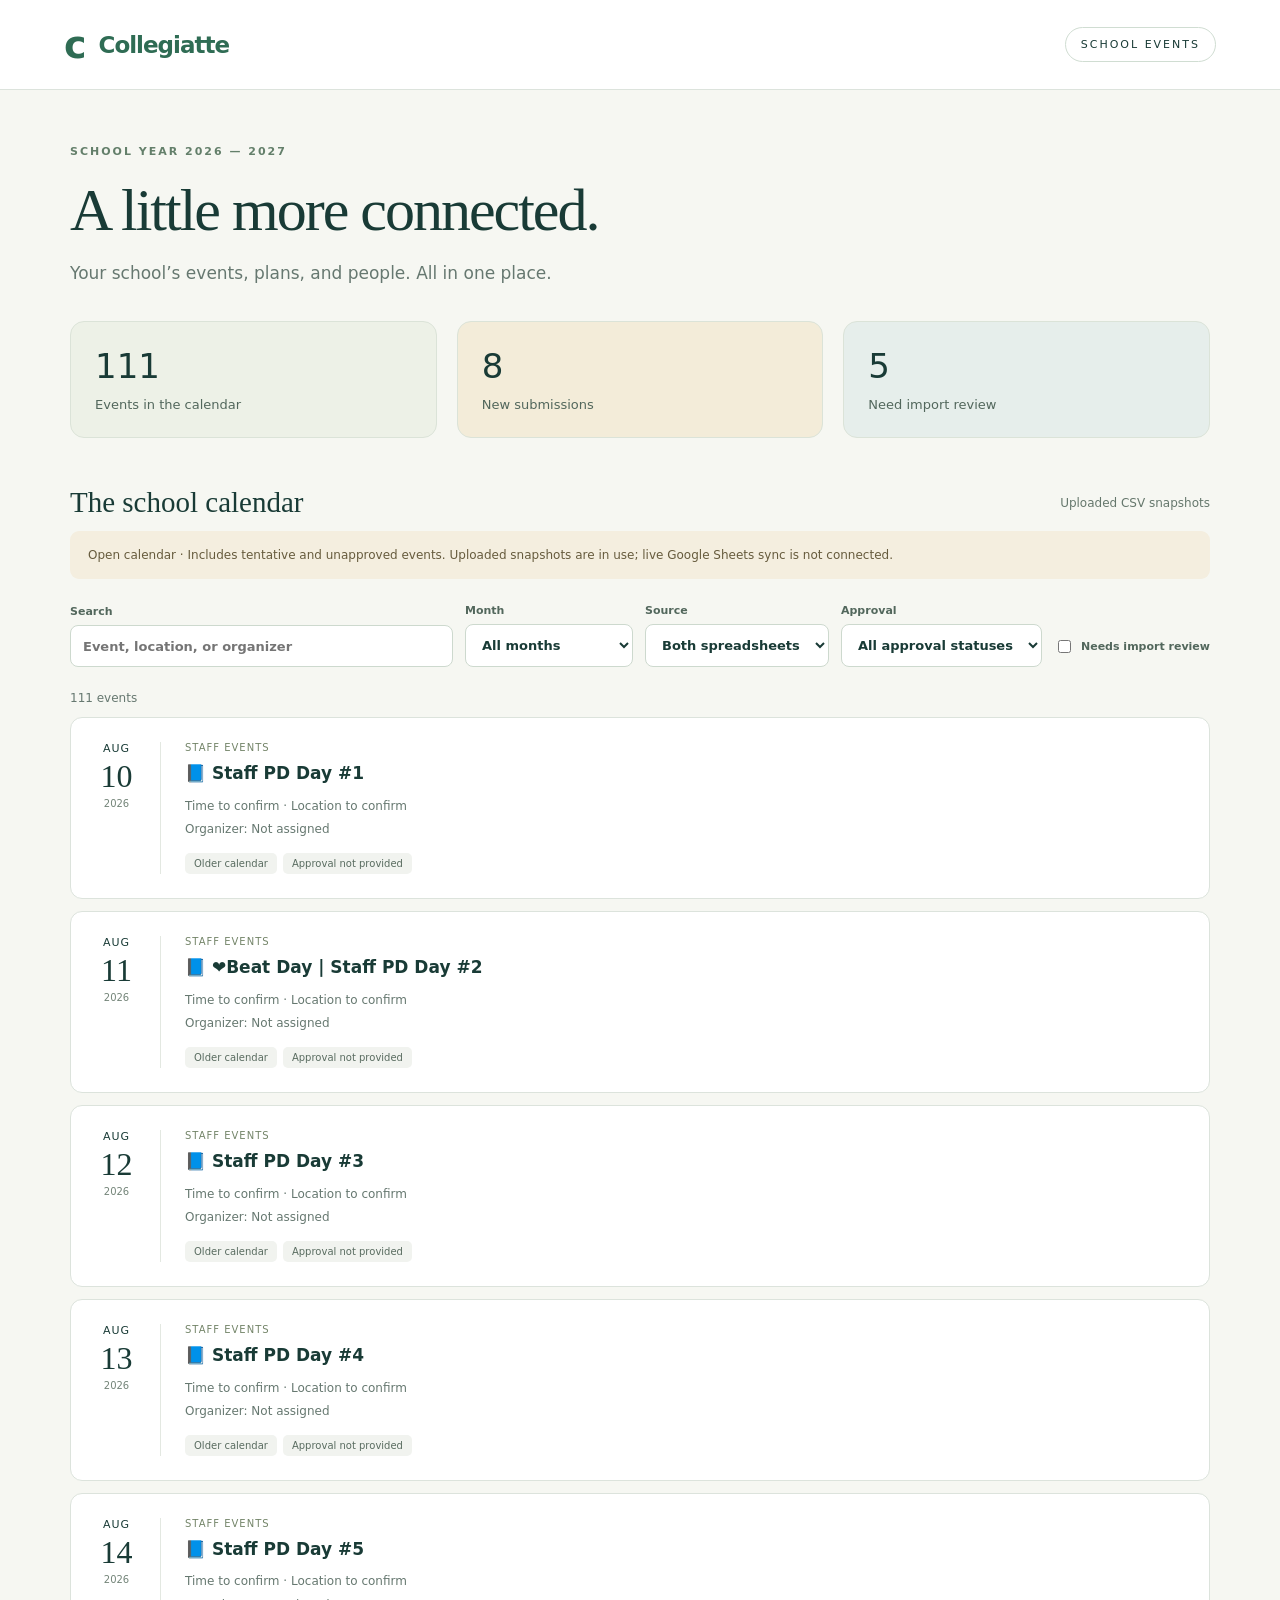
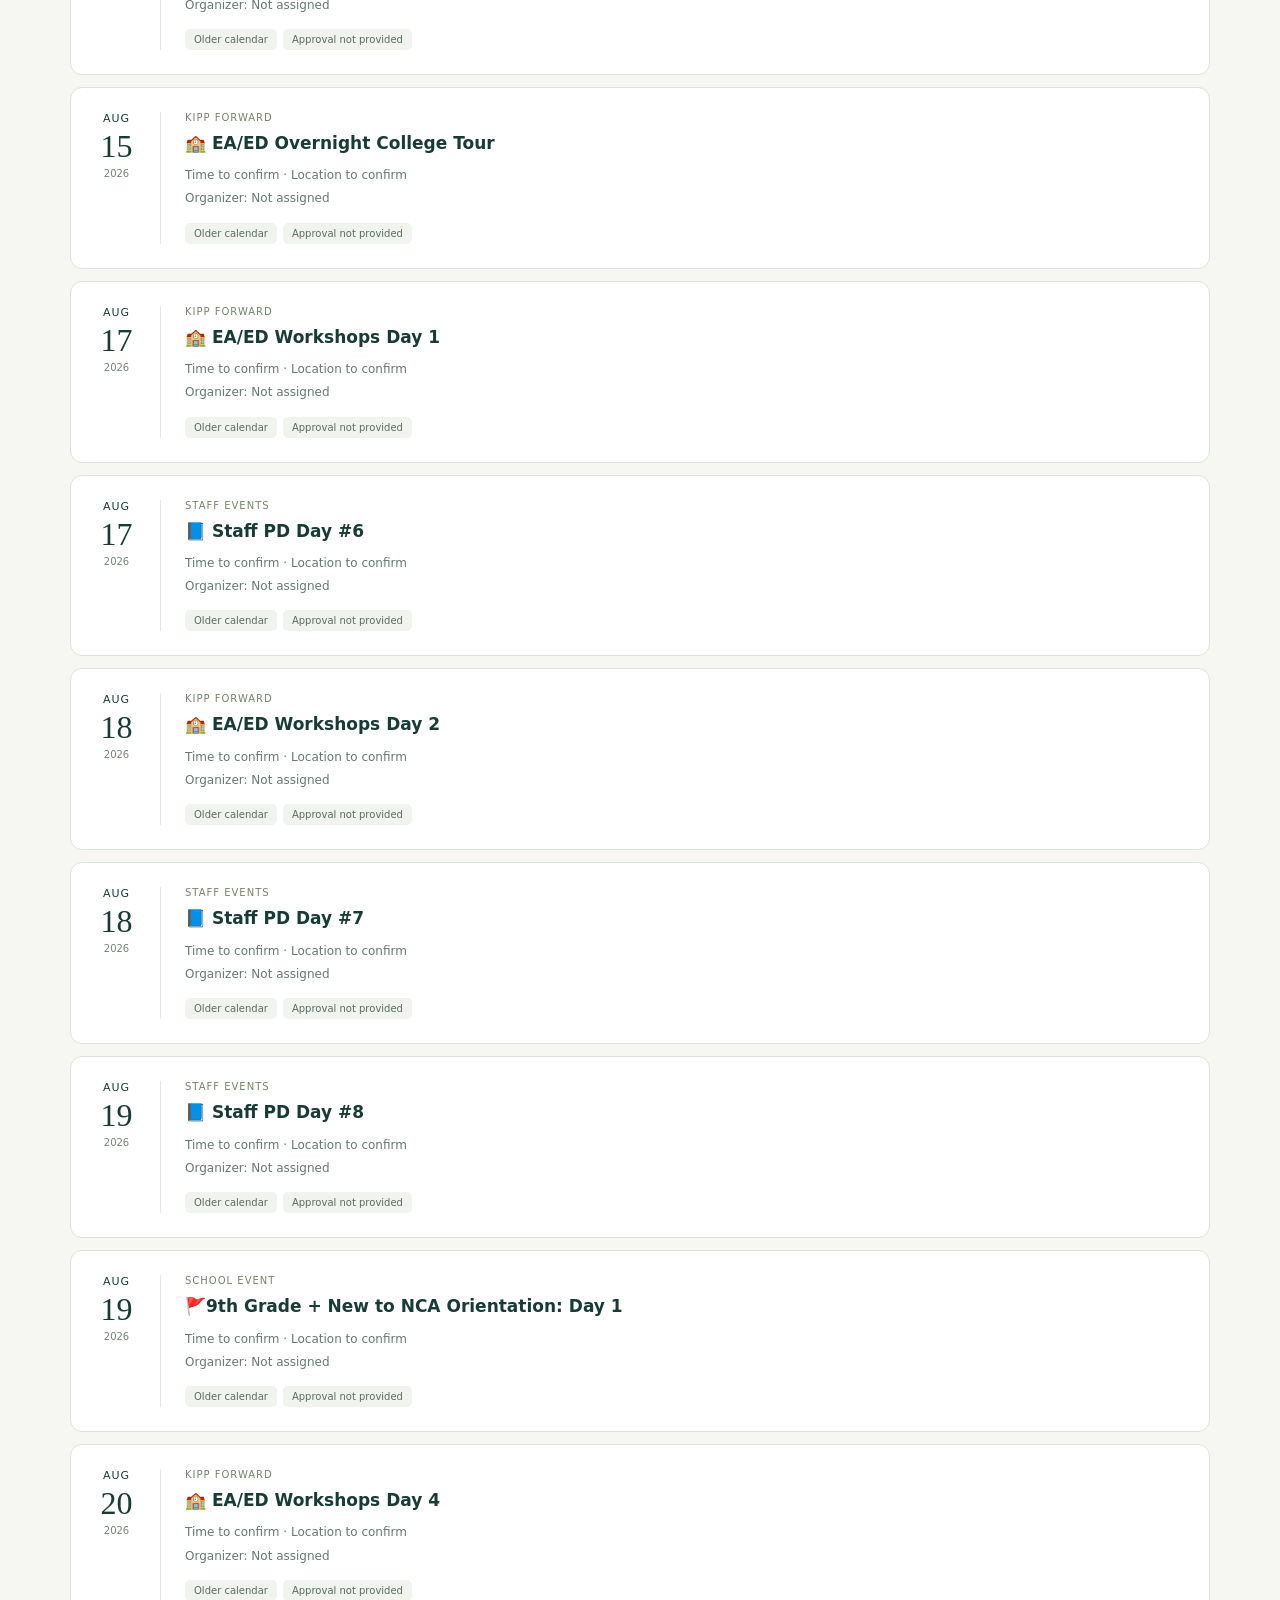
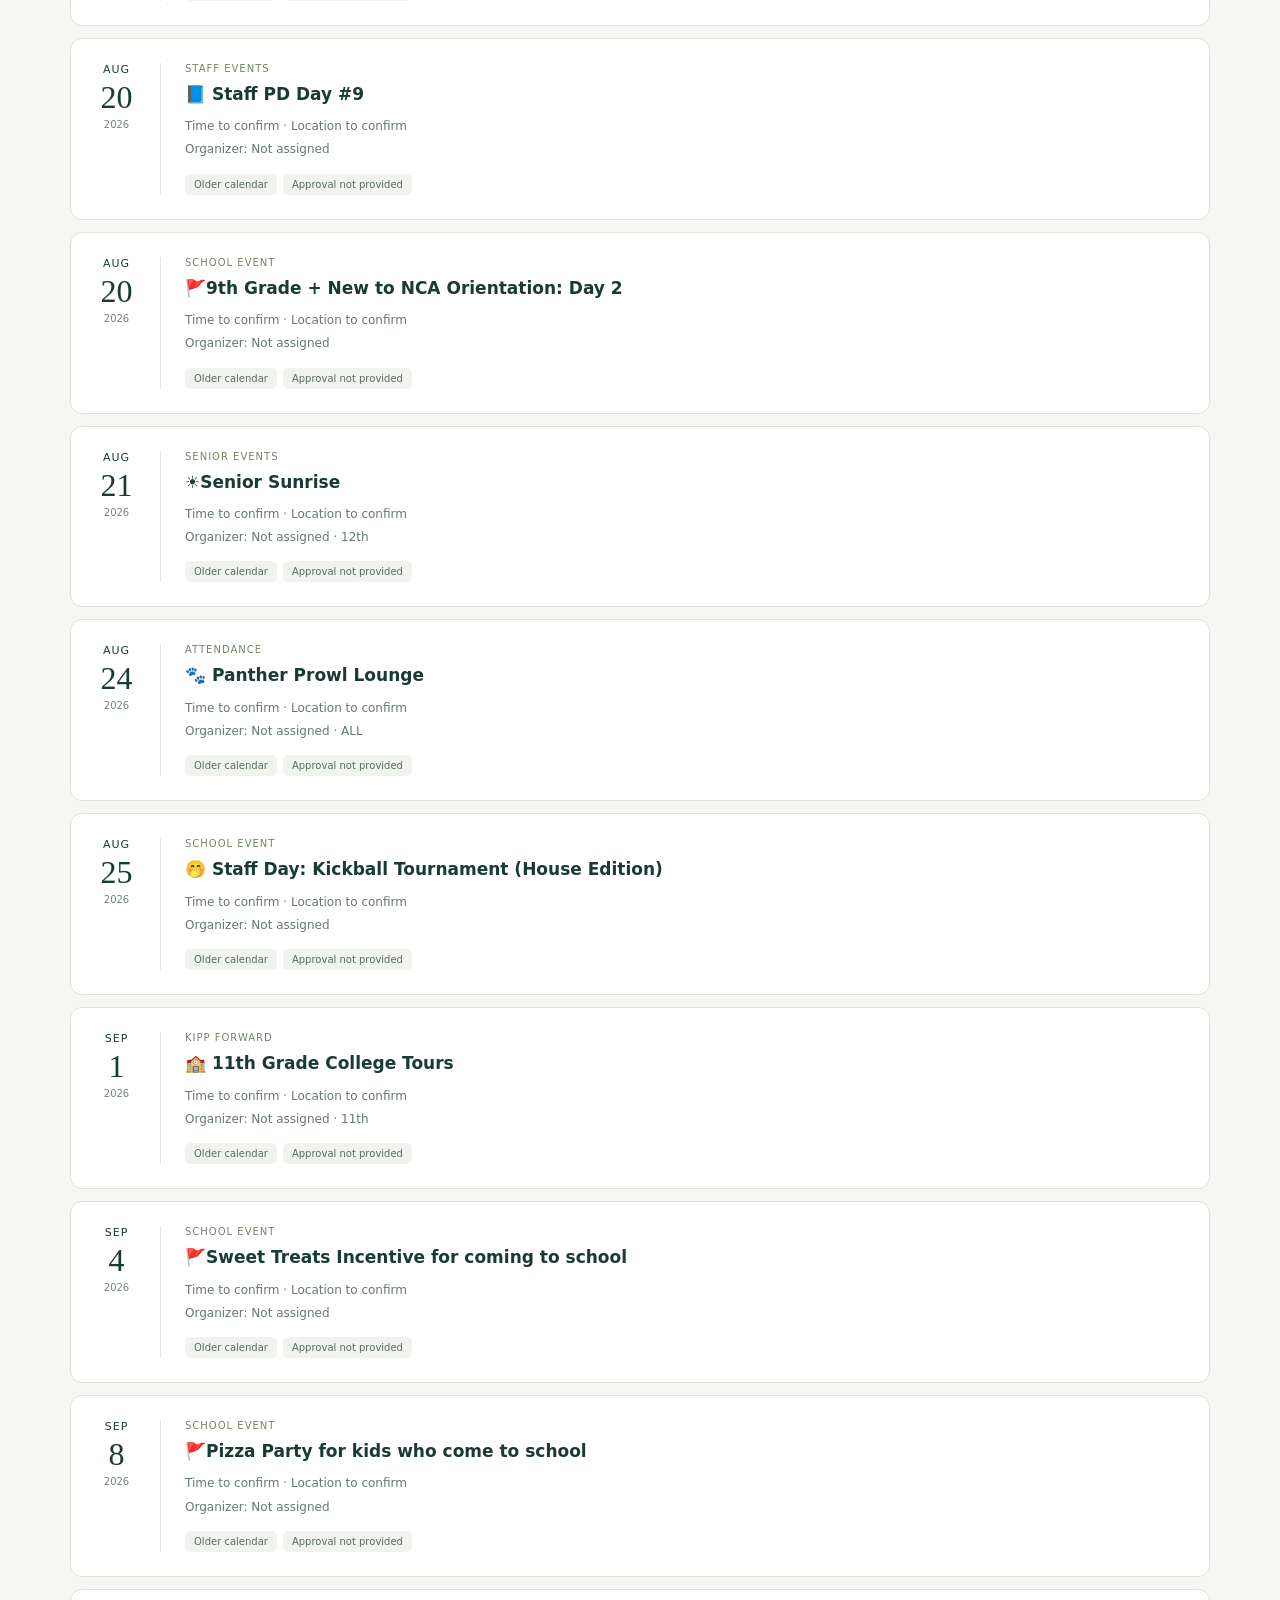
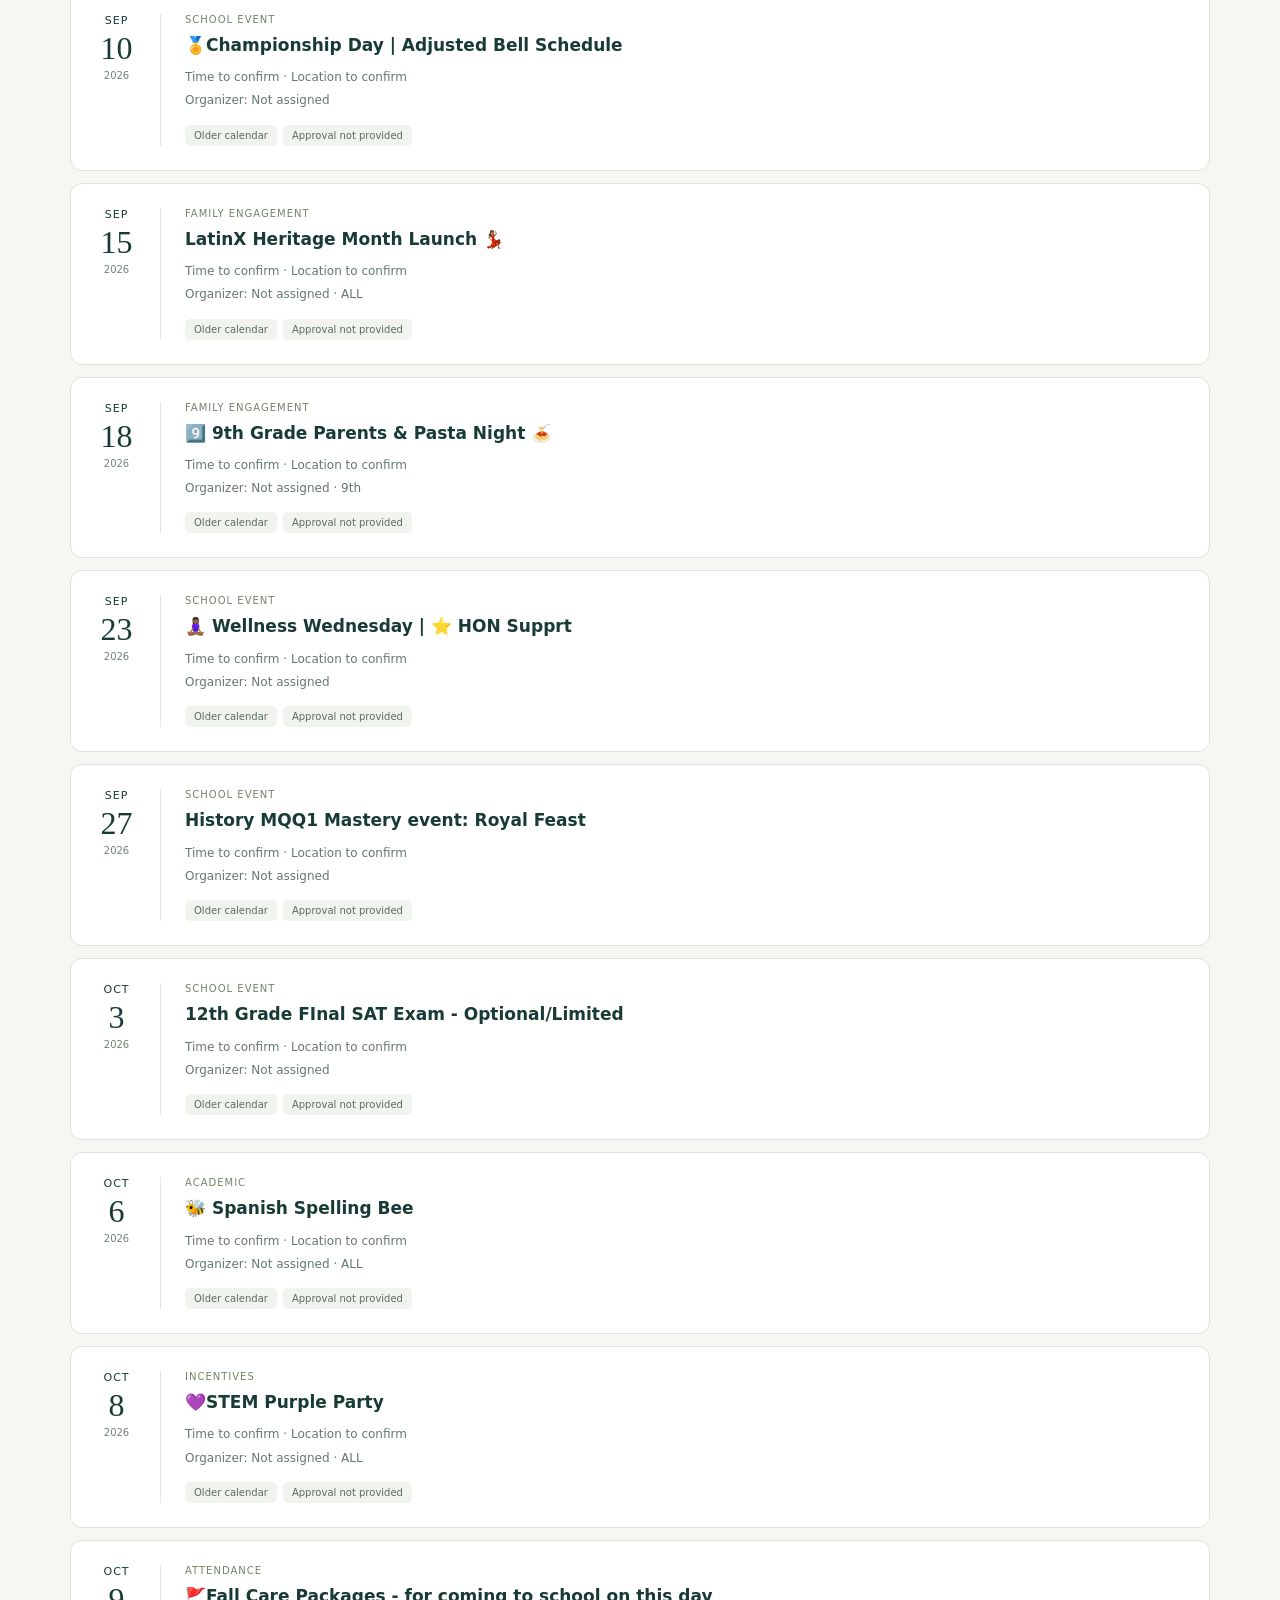
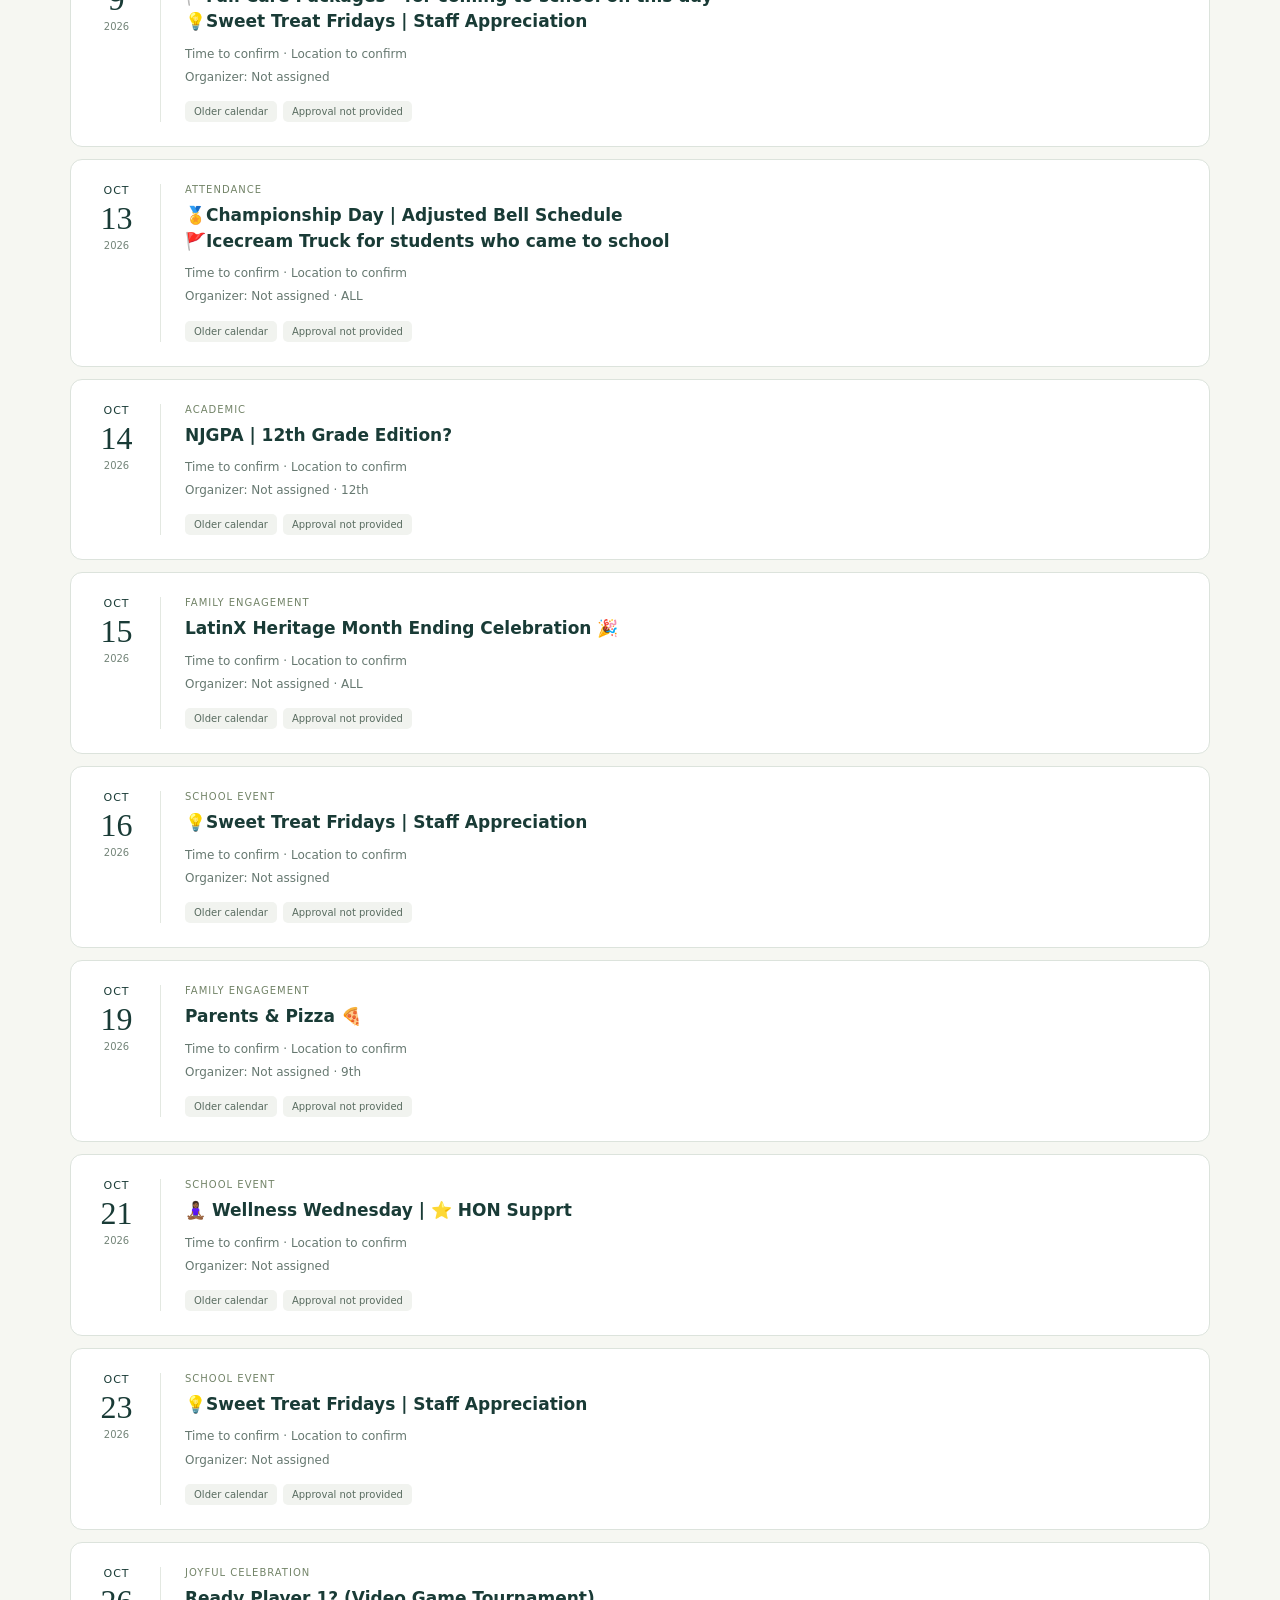
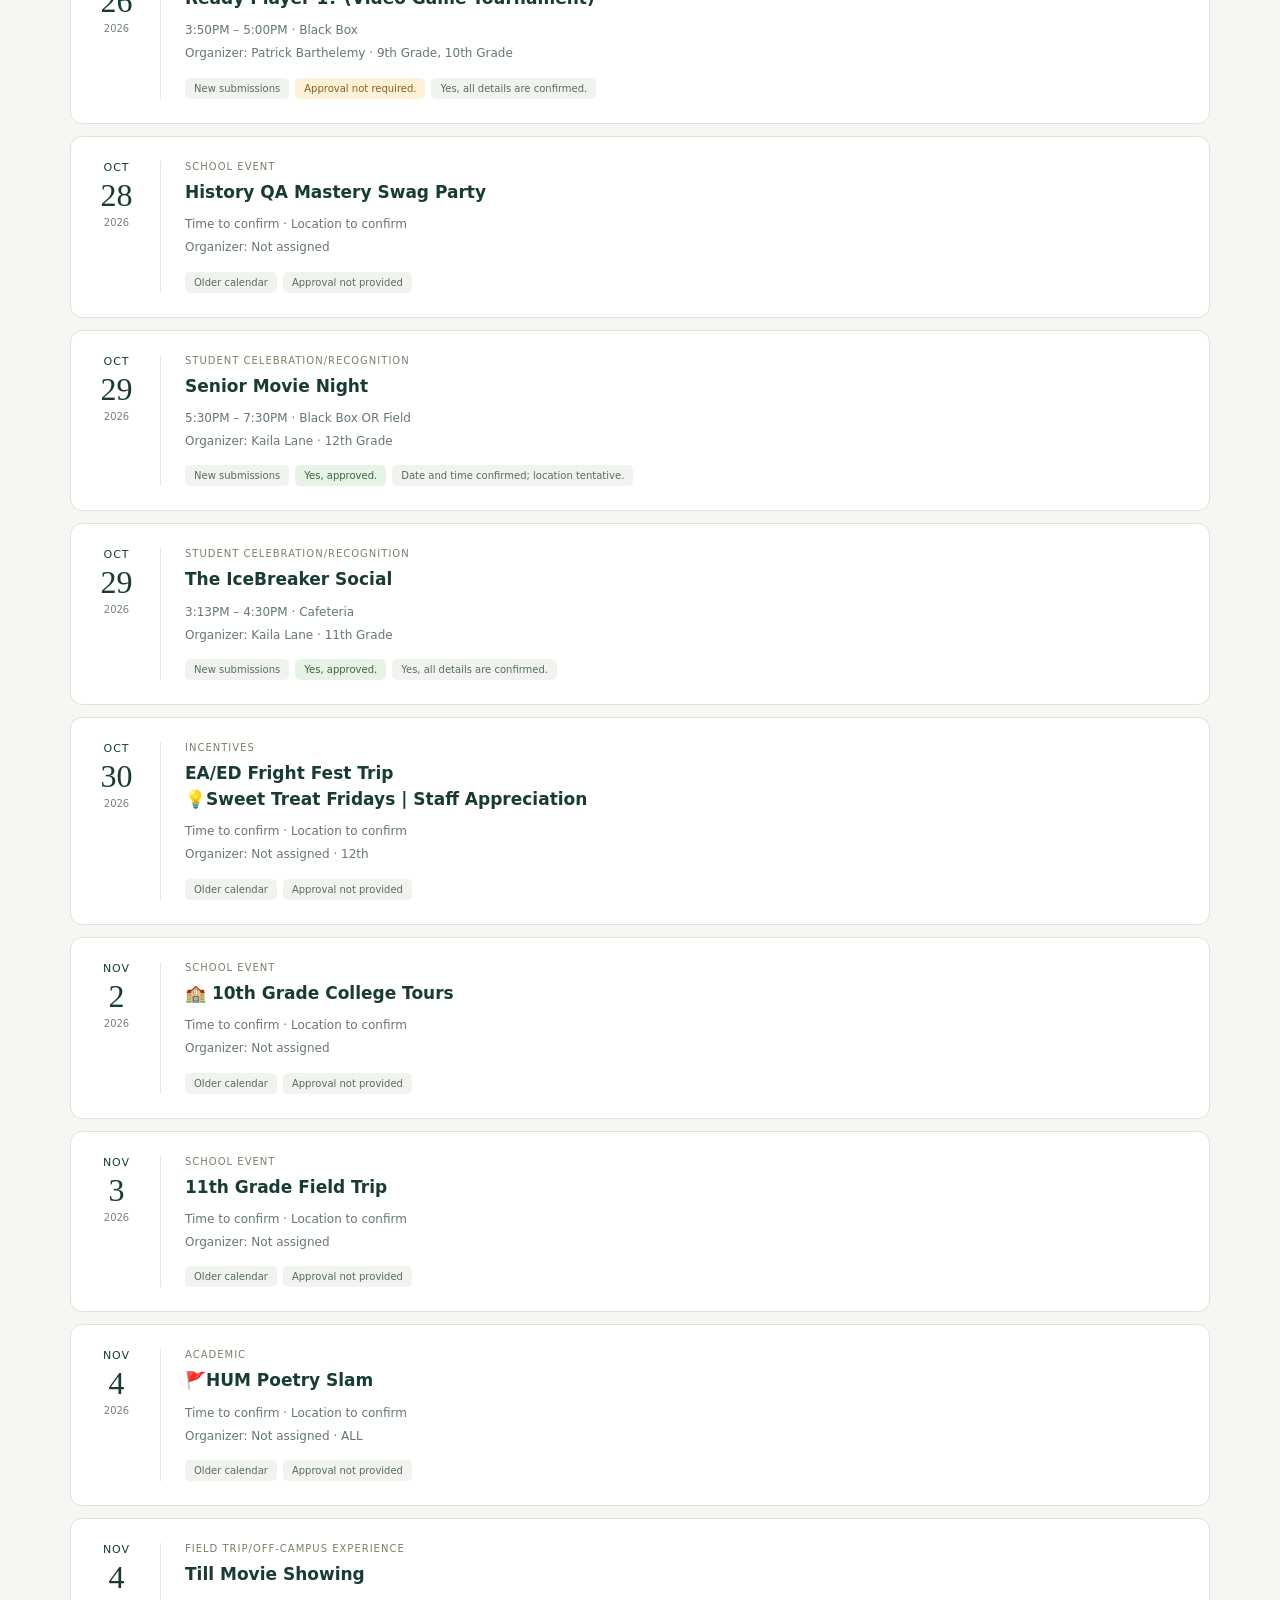
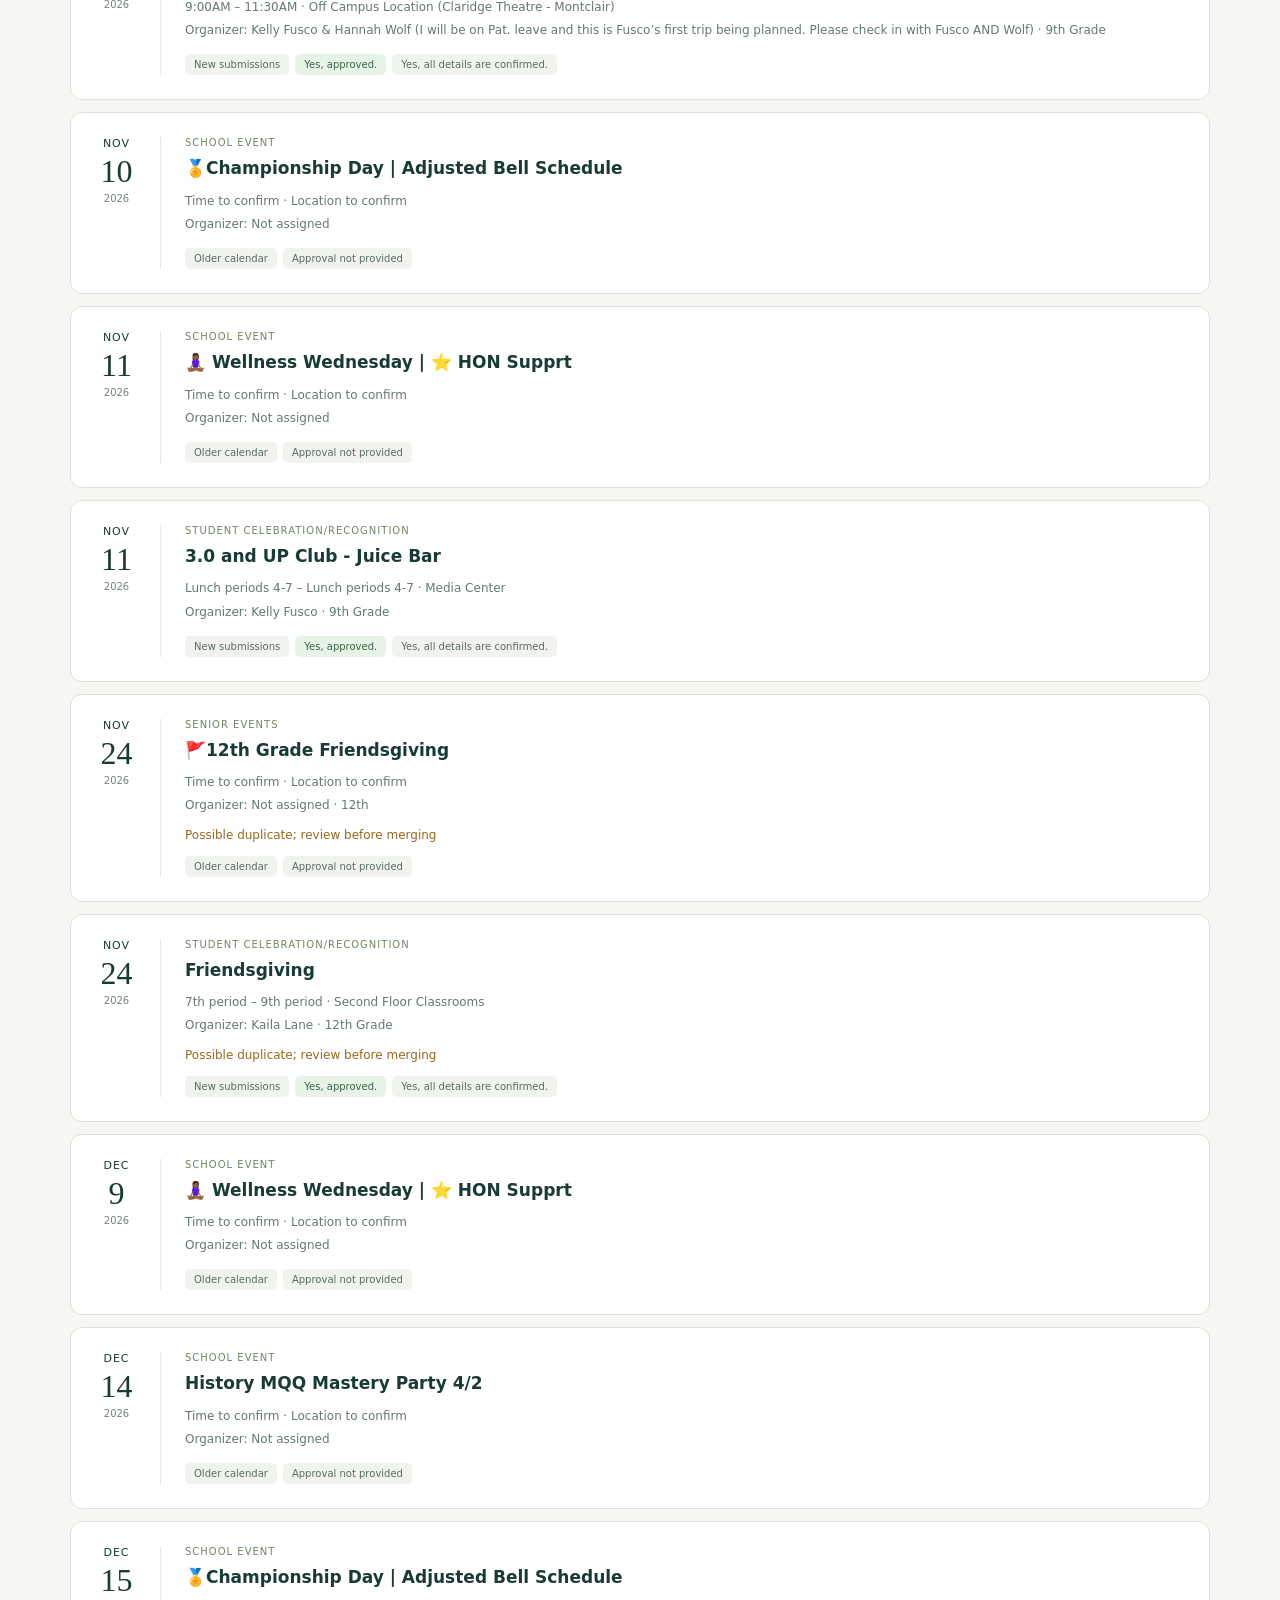
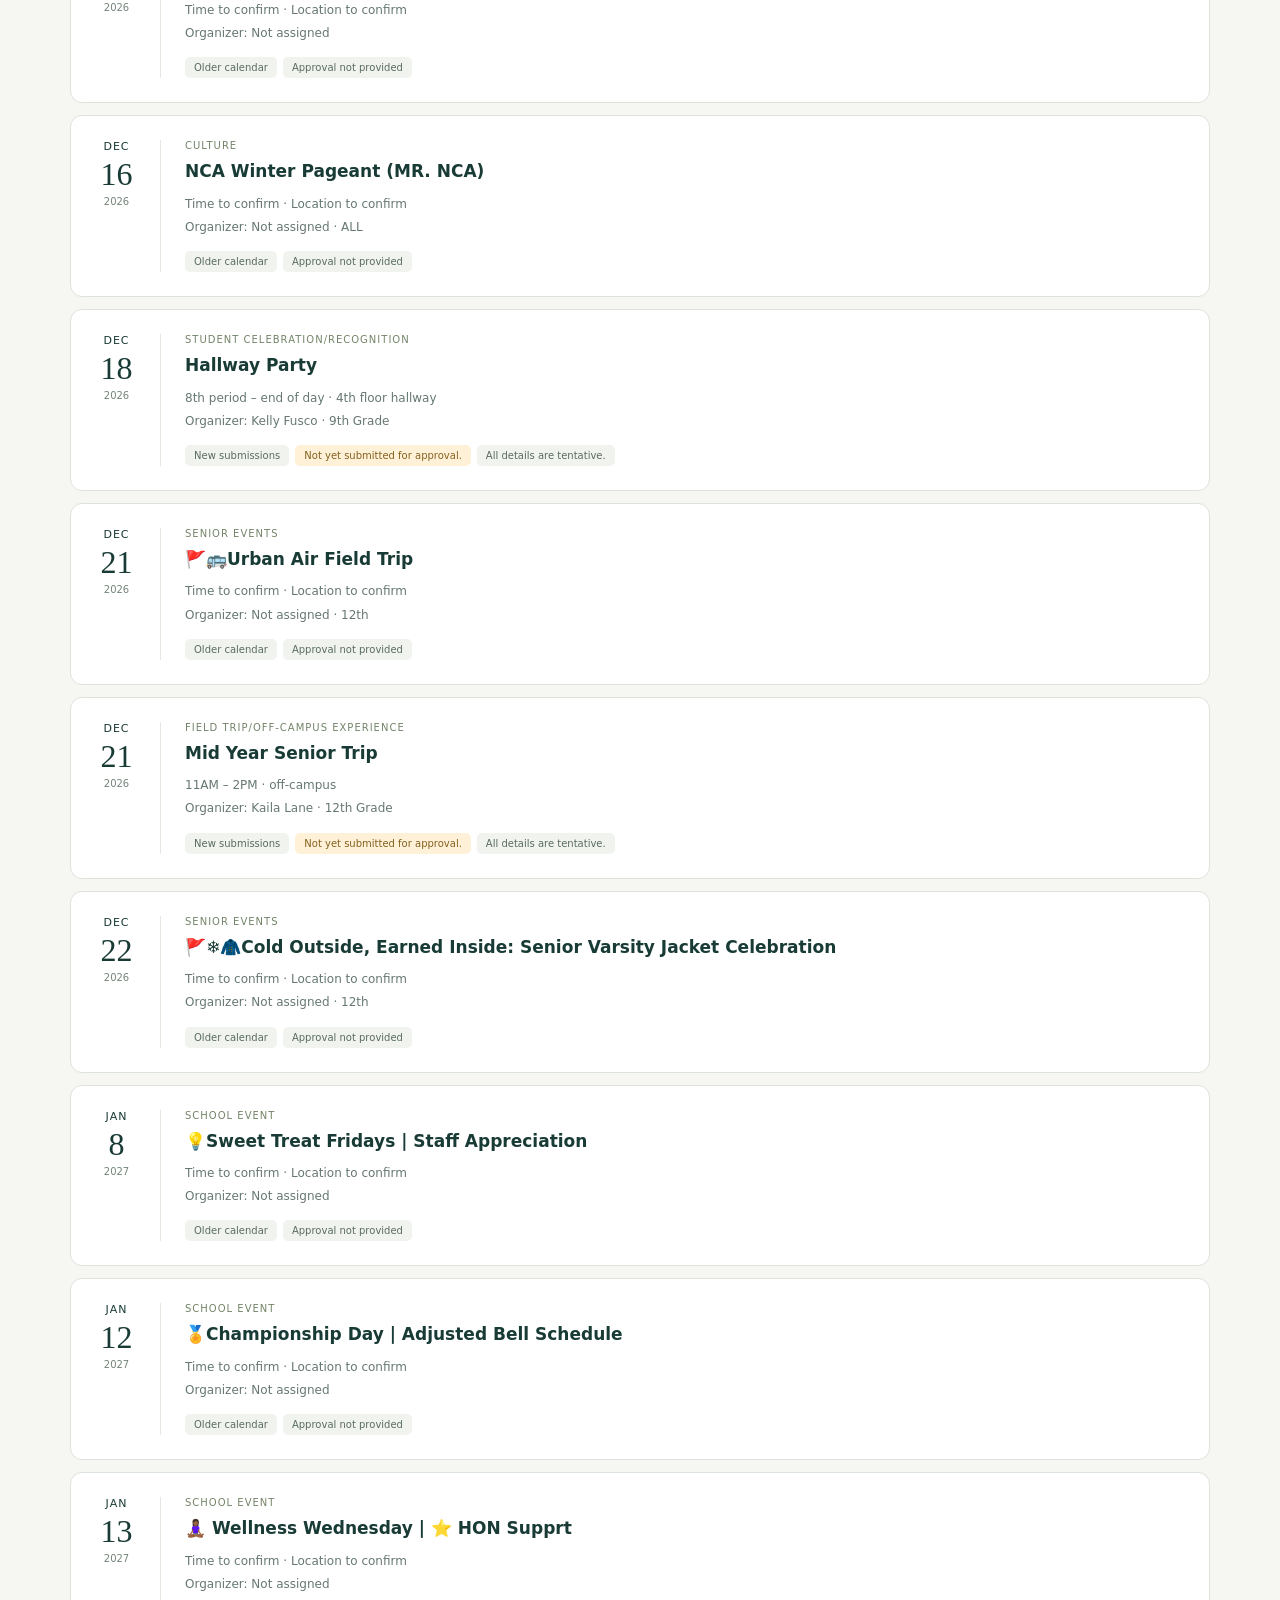
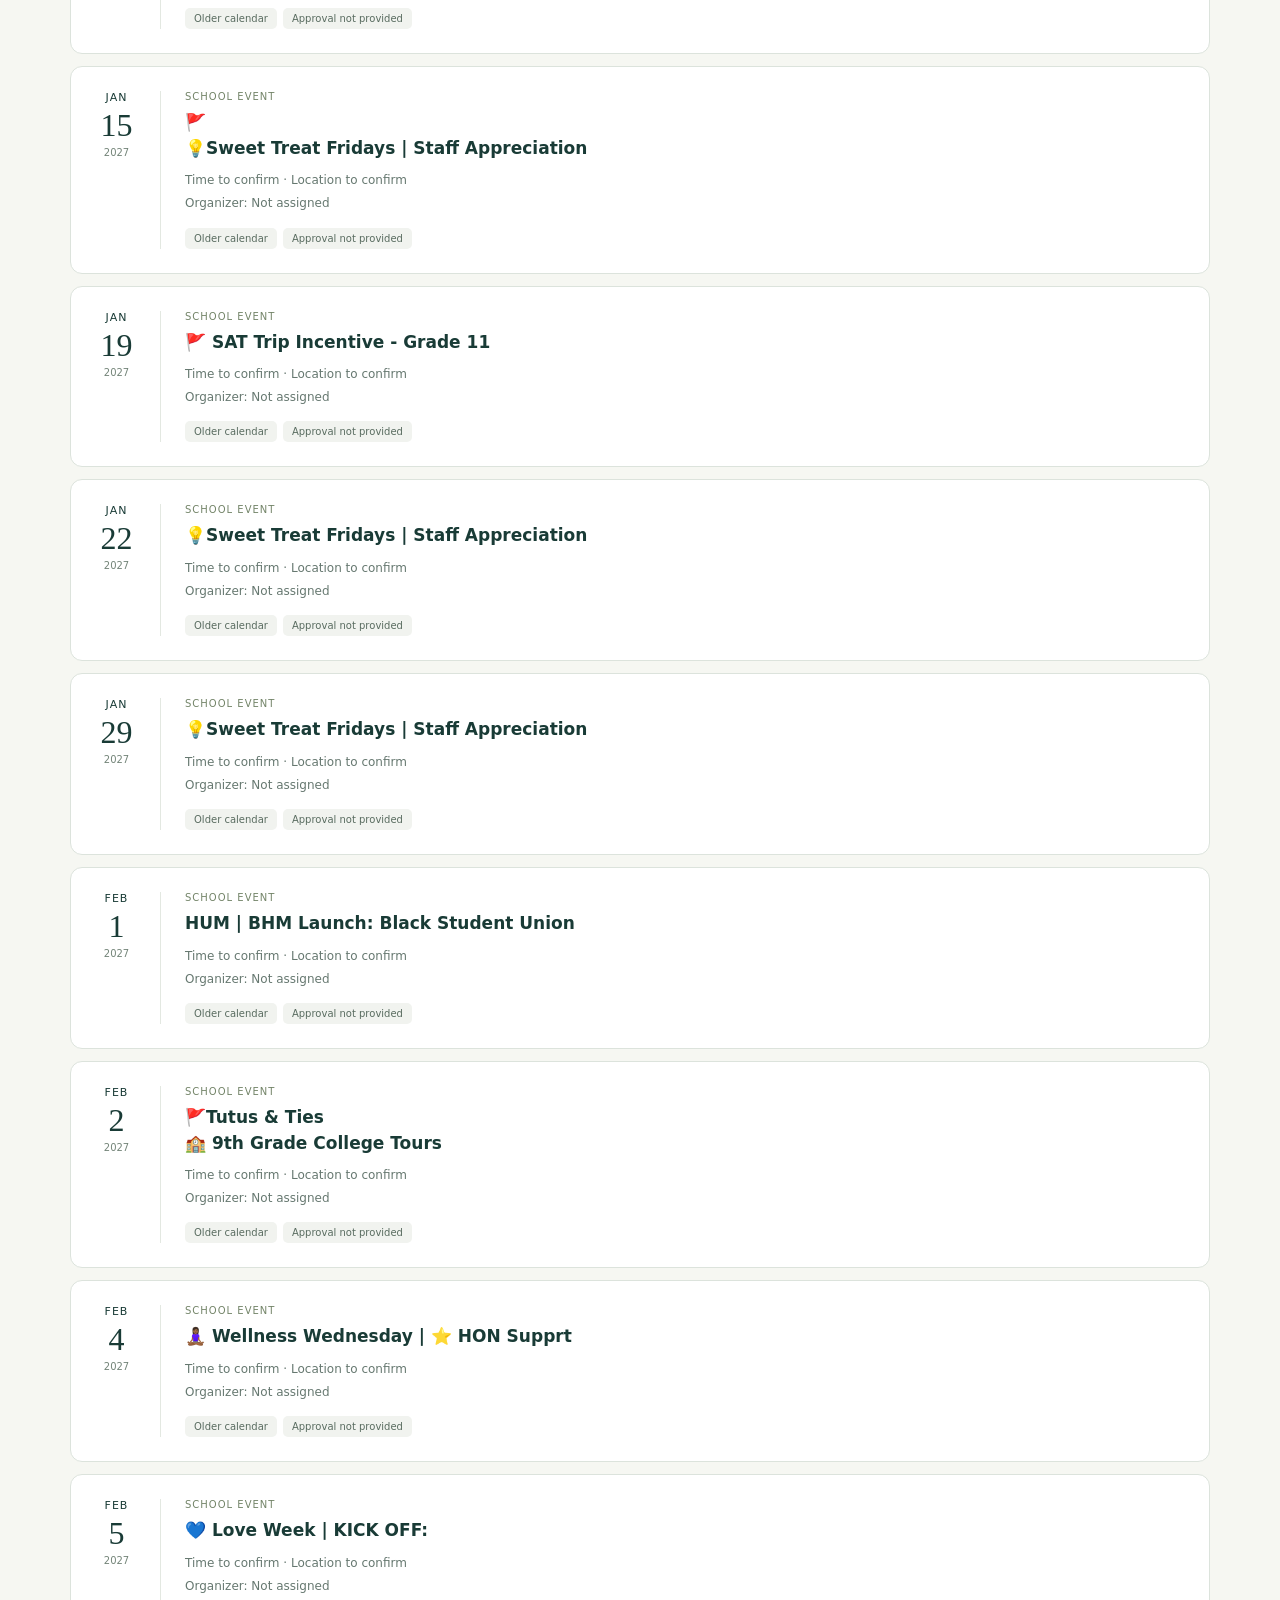
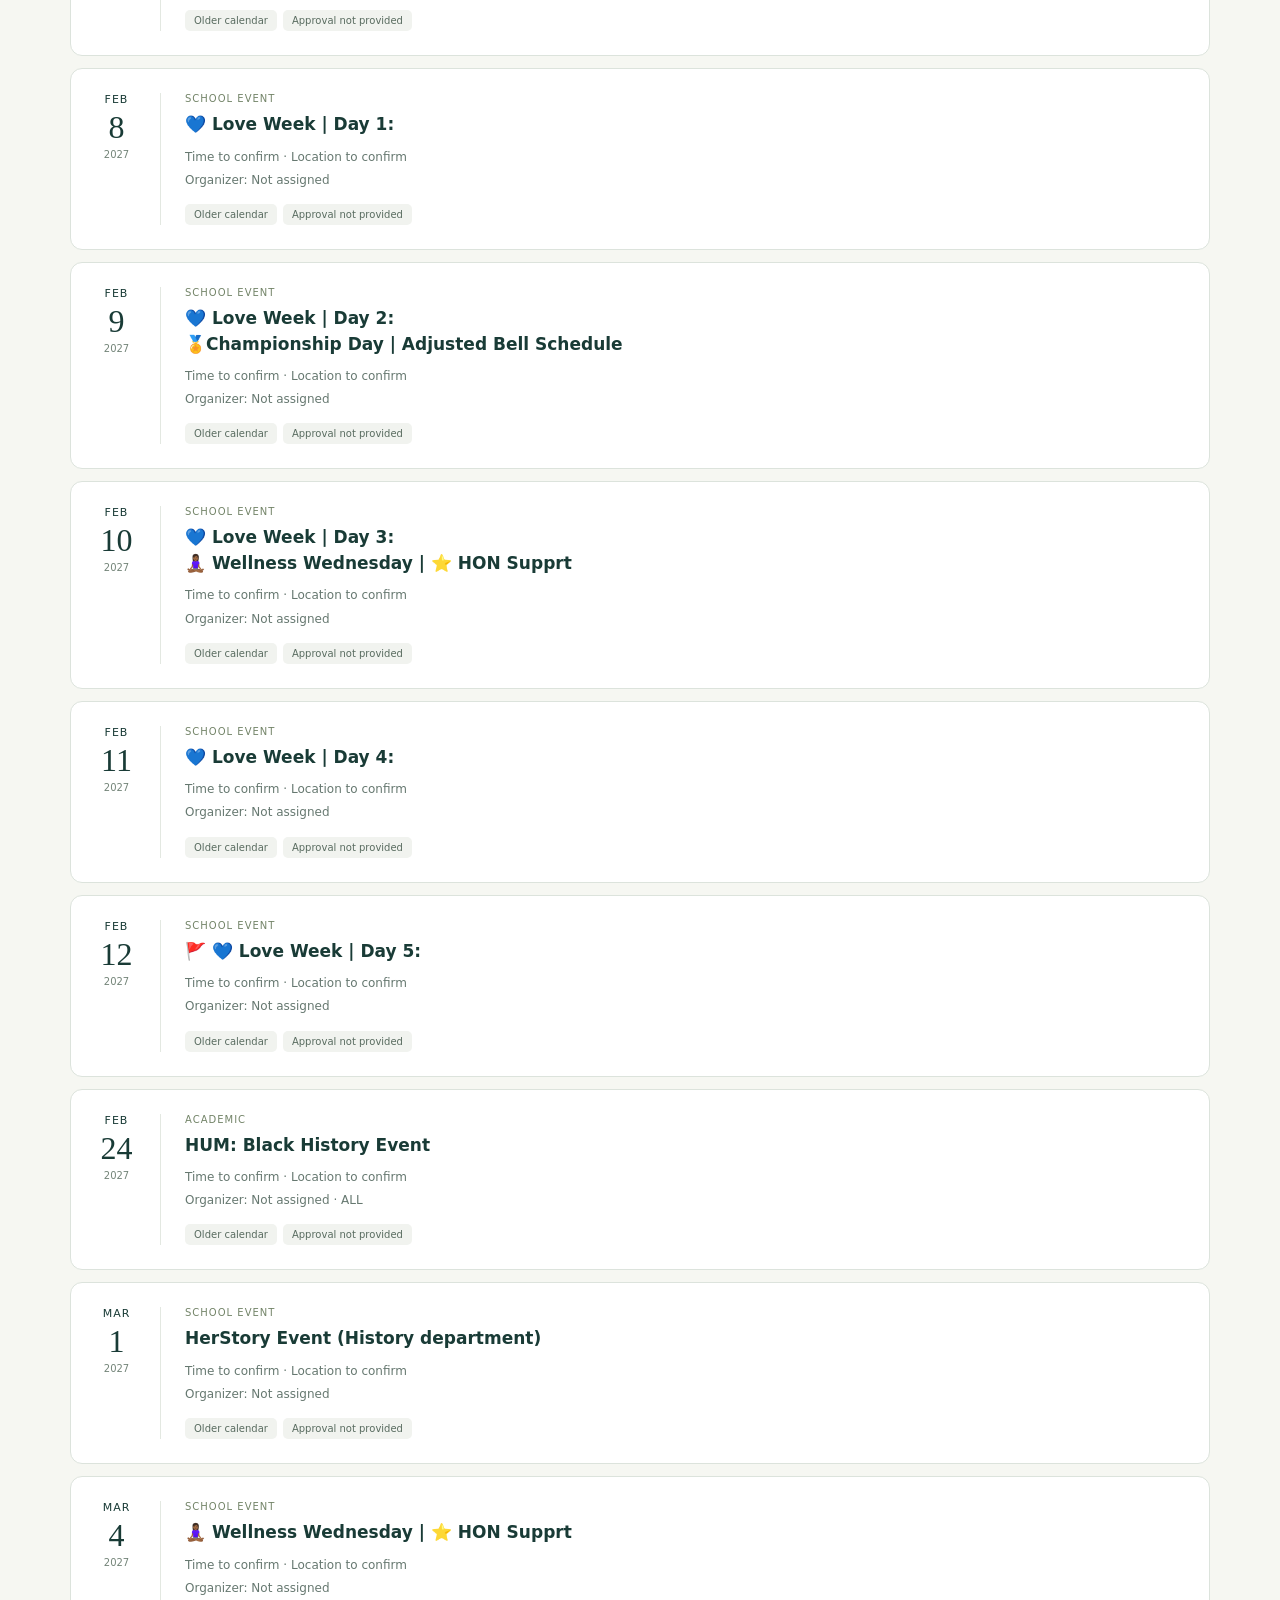
==== docs/index.html @ 09705c03 "Create public Collegiatte events dashboard and Pages site" ====
<!doctype html>
<html lang="en"><head><meta charset="UTF-8"><meta name="viewport" content="width=device-width,initial-scale=1"><title>Collegiatte · School events</title><link rel="stylesheet" href="./style.css"><script src="./app.js" defer></script></head>
<body><header><a class="brand" href="./">c<span>Collegiatte</span></a><span class="staff">SCHOOL EVENTS</span></header>
<main><div class="eyebrow">SCHOOL YEAR 2026 — 2027</div><h1>A little more connected.</h1><p class="intro">Your school’s events, plans, and people. All in one place.</p>
<section class="stats" aria-label="Event summary"><div><strong id="total">—</strong><span>Events in the calendar</span></div><div><strong id="submitted">—</strong><span>New submissions</span></div><div><strong id="review">—</strong><span>Need import review</span></div></section>
<div class="section-heading"><h2>The school calendar</h2><span id="source">Loading events…</span></div>
<p class="notice">Open calendar · Includes tentative and unapproved events. Uploaded snapshots are in use; live Google Sheets sync is not connected.</p>
<section class="filters" aria-label="Filter events"><label>Search<input id="search" type="search" placeholder="Event, location, or organizer"></label><label>Month<select id="month"><option value="">All months</option></select></label><label>Source<select id="origin"><option value="">Both spreadsheets</option><option>Older calendar</option><option>New submissions</option></select></label><label>Approval<select id="approval"><option value="">All approval statuses</option><option value="approved">Approved</option><option value="pending">Not yet approved</option><option value="unknown">Not provided</option></select></label><label class="check"><input id="flagged" type="checkbox"> Needs import review</label></section>
<p id="results" role="status"></p><div id="events" class="events"></div><p id="error" role="alert" hidden></p>
<footer>Collegiatte · Built for the people who make school happen.</footer></main></body></html>
---- docs/style.css ----
:root{font-family:Inter,ui-sans-serif,system-ui,sans-serif;color:#193b36;background:#f6f7f2}*{box-sizing:border-box}body{margin:0}header{height:90px;border-bottom:1px solid #dce3dc;display:flex;align-items:center;justify-content:space-between;padding:0 max(5vw,24px);background:#fff}.brand{display:flex;align-items:center;gap:12px;font-size:38px;font-weight:800;color:#2f6c54;text-decoration:none}.brand span{font-size:23px;letter-spacing:-1px}.staff{font-size:11px;letter-spacing:2px;border:1px solid #d0ddd2;border-radius:30px;padding:10px 15px}main{max-width:1200px;padding:55px 30px;margin:auto}.eyebrow{font-size:11px;font-weight:700;letter-spacing:2px;color:#637f6a}h1{font-family:Georgia,serif;font-weight:400;font-size:clamp(36px,5vw,60px);letter-spacing:-2px;margin:18px 0}.intro{color:#667870;font-size:17px}.stats{display:grid;grid-template-columns:repeat(3,1fr);gap:20px;margin:38px 0 48px}.stats div{border:1px solid #dbe3d8;background:#edf1e7;border-radius:14px;padding:24px}.stats div:nth-child(2){background:#f3ecd9}.stats div:nth-child(3){background:#e6eeeb}.stats strong{display:block;font-size:34px;font-weight:500;margin-bottom:8px}.stats span{font-size:13px;color:#52675c}.section-heading{display:flex;align-items:center;justify-content:space-between;gap:12px}h2{font-family:Georgia,serif;font-weight:400;font-size:29px;margin:0}.section-heading span{font-size:12px;color:#65776c}.notice{font-size:12px;line-height:1.7;color:#665b3d;padding:14px 18px;background:#f4eedf;border-radius:9px}.filters{display:flex;gap:12px;align-items:end;flex-wrap:wrap;margin-top:25px}label{display:flex;flex-direction:column;gap:7px;font-size:11px;font-weight:600;color:#52675c}label:first-child{flex:1;min-width:210px}input,select{border:1px solid #cdd9ce;border-radius:8px;padding:12px;color:#193b36;background:white;font:inherit;font-size:13px;min-height:42px}.check{flex-direction:row;align-items:center;min-height:42px}.check input{min-height:0;accent-color:#2f6c54}input:focus-visible,select:focus-visible,a:focus-visible{outline:3px solid #a7caae;outline-offset:2px}#results{font-size:12px;color:#667870;margin:24px 0 12px}.events{display:grid;gap:12px}.event{display:flex;gap:24px;border:1px solid #dce3dc;border-radius:12px;background:white;padding:24px}.date{min-width:66px;border-right:1px solid #e3e8e1;padding-right:22px;text-align:center;display:flex;flex-direction:column;gap:3px}.date span{font-size:11px;text-transform:uppercase;letter-spacing:1px}.date strong{font-family:Georgia,serif;font-size:32px;font-weight:400}.date small{font-size:10px;color:#748579}.category{font-size:10px;text-transform:uppercase;letter-spacing:1px;color:#738468}.event-body{min-width:0}h3{margin:8px 0 10px;font-size:17px;line-height:1.5;white-space:pre-line;overflow-wrap:anywhere}.details{font-size:12px;color:#667870;line-height:1.6;margin:4px 0}.tags{display:flex;gap:6px;flex-wrap:wrap;margin-top:14px}.tag{font-size:10px;padding:5px 9px;border-radius:5px;background:#f1f3ef;color:#586b5f}.tag.approved{background:#e8f3e7;color:#376540}.tag.pending{background:#fff1d8;color:#84601e}.warning{font-size:12px;color:#99671d}.empty{padding:35px;text-align:center}footer{padding:40px 0 5px;font-size:11px;color:#78867a}@media(max-width:650px){main{padding:30px 18px}.stats{gap:8px;margin:25px 0 32px}.stats div{padding:15px}.stats strong{font-size:27px}.stats span{font-size:11px}.staff{font-size:9px;letter-spacing:1px}.event{padding:18px;gap:14px}.date{padding-right:14px;min-width:56px}.section-heading{align-items:start;flex-direction:column}select{max-width:100%}}
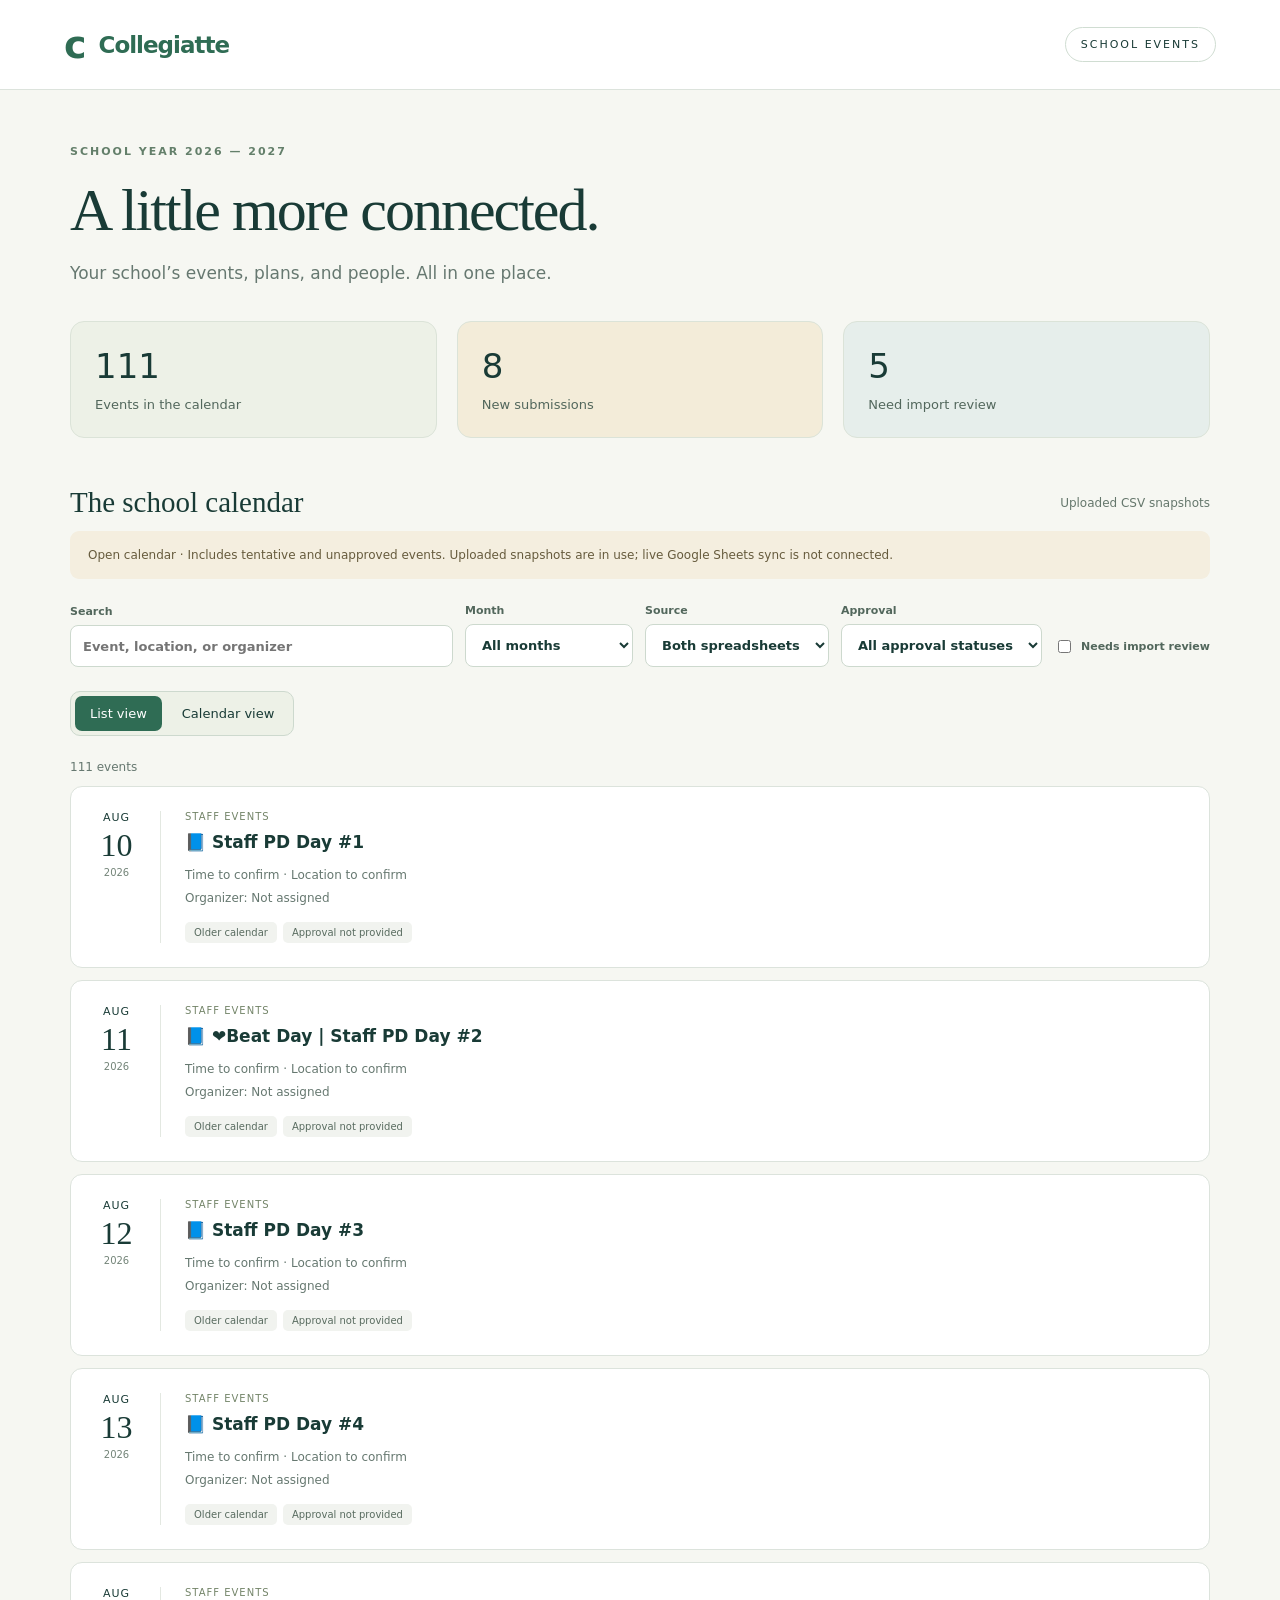
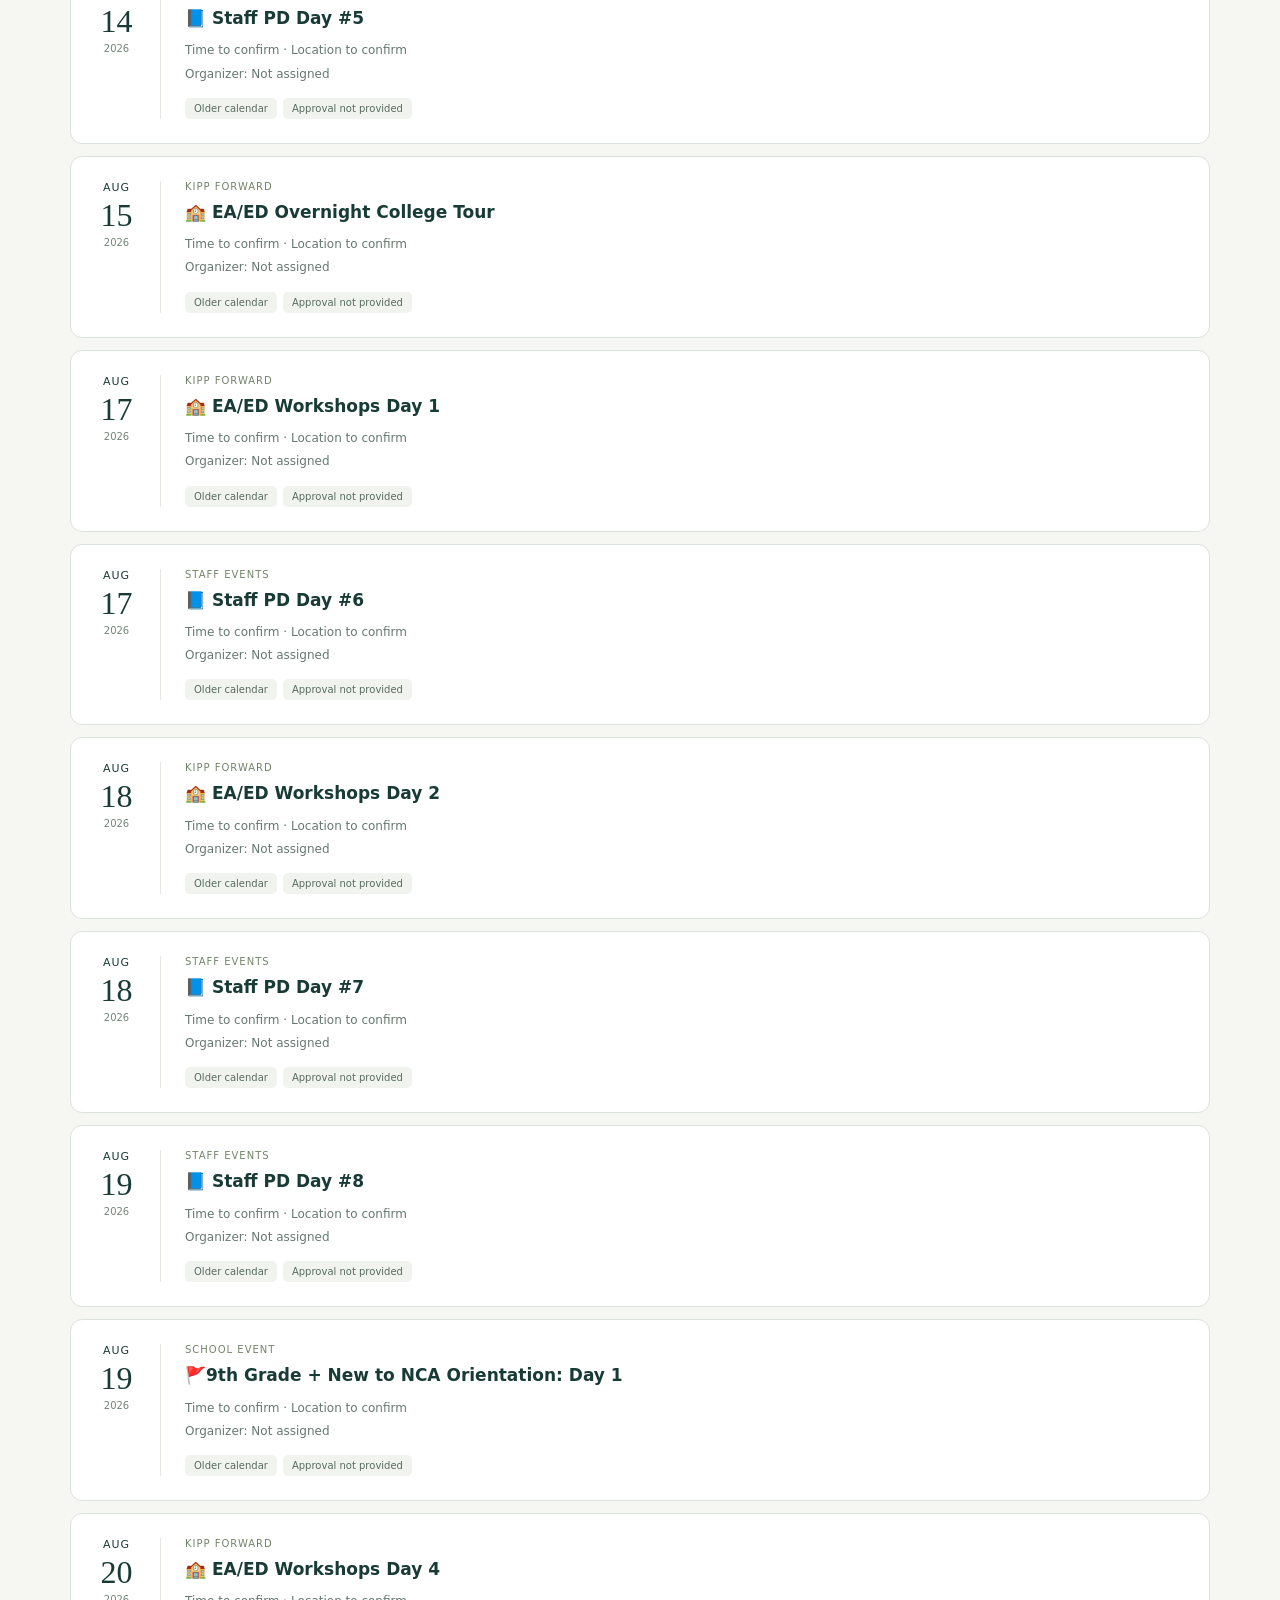
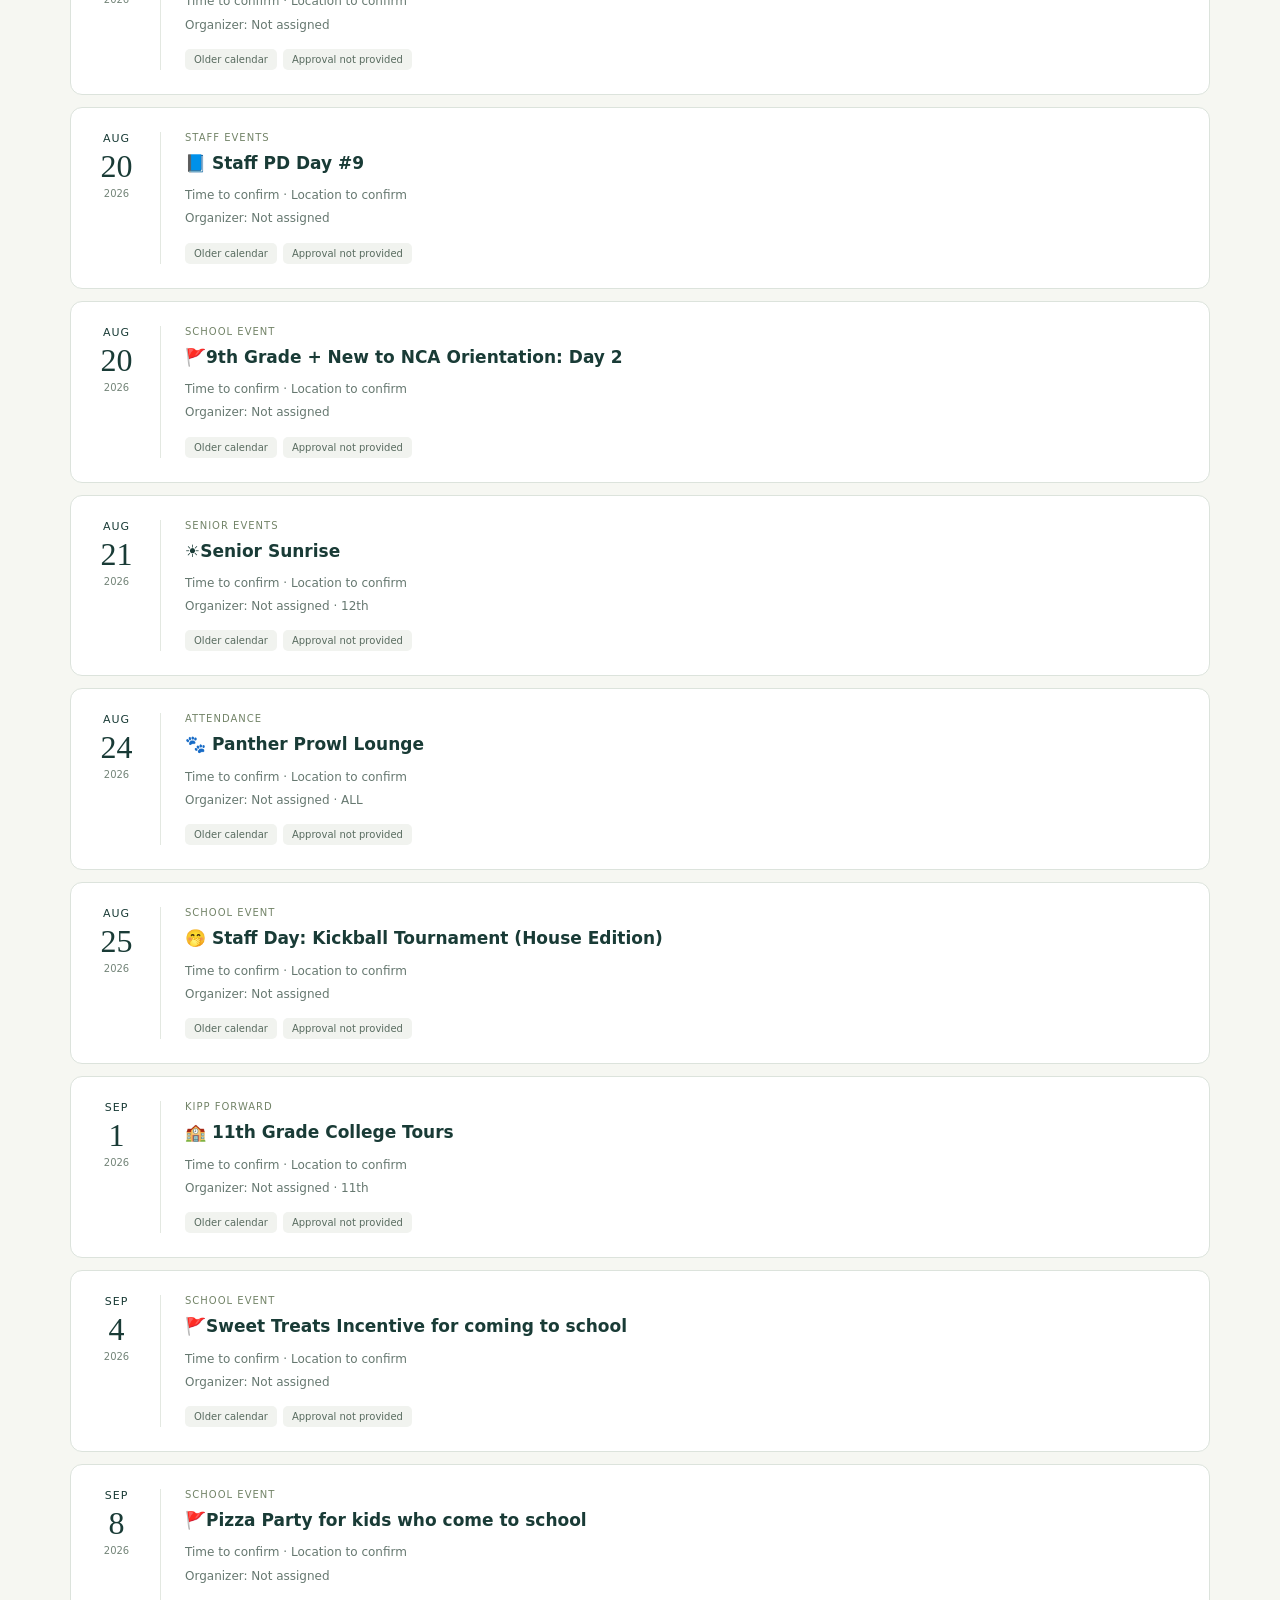
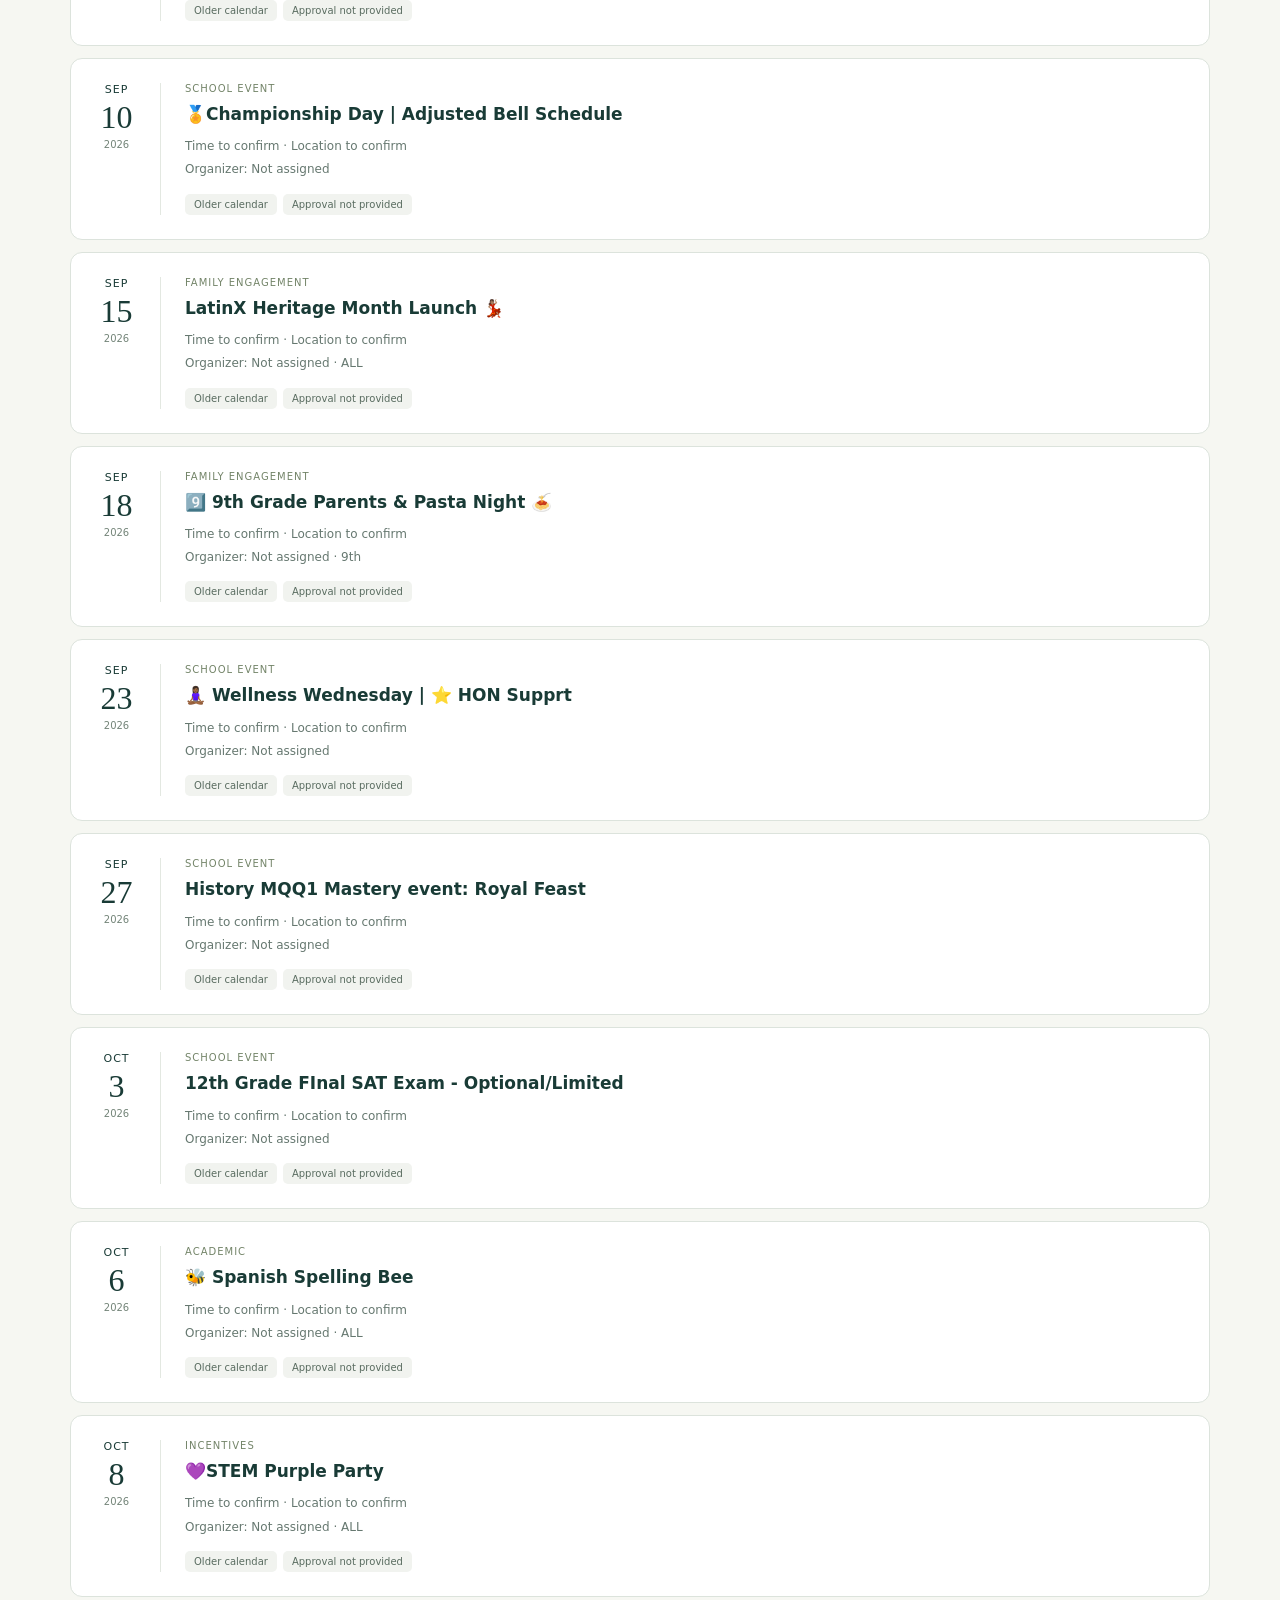
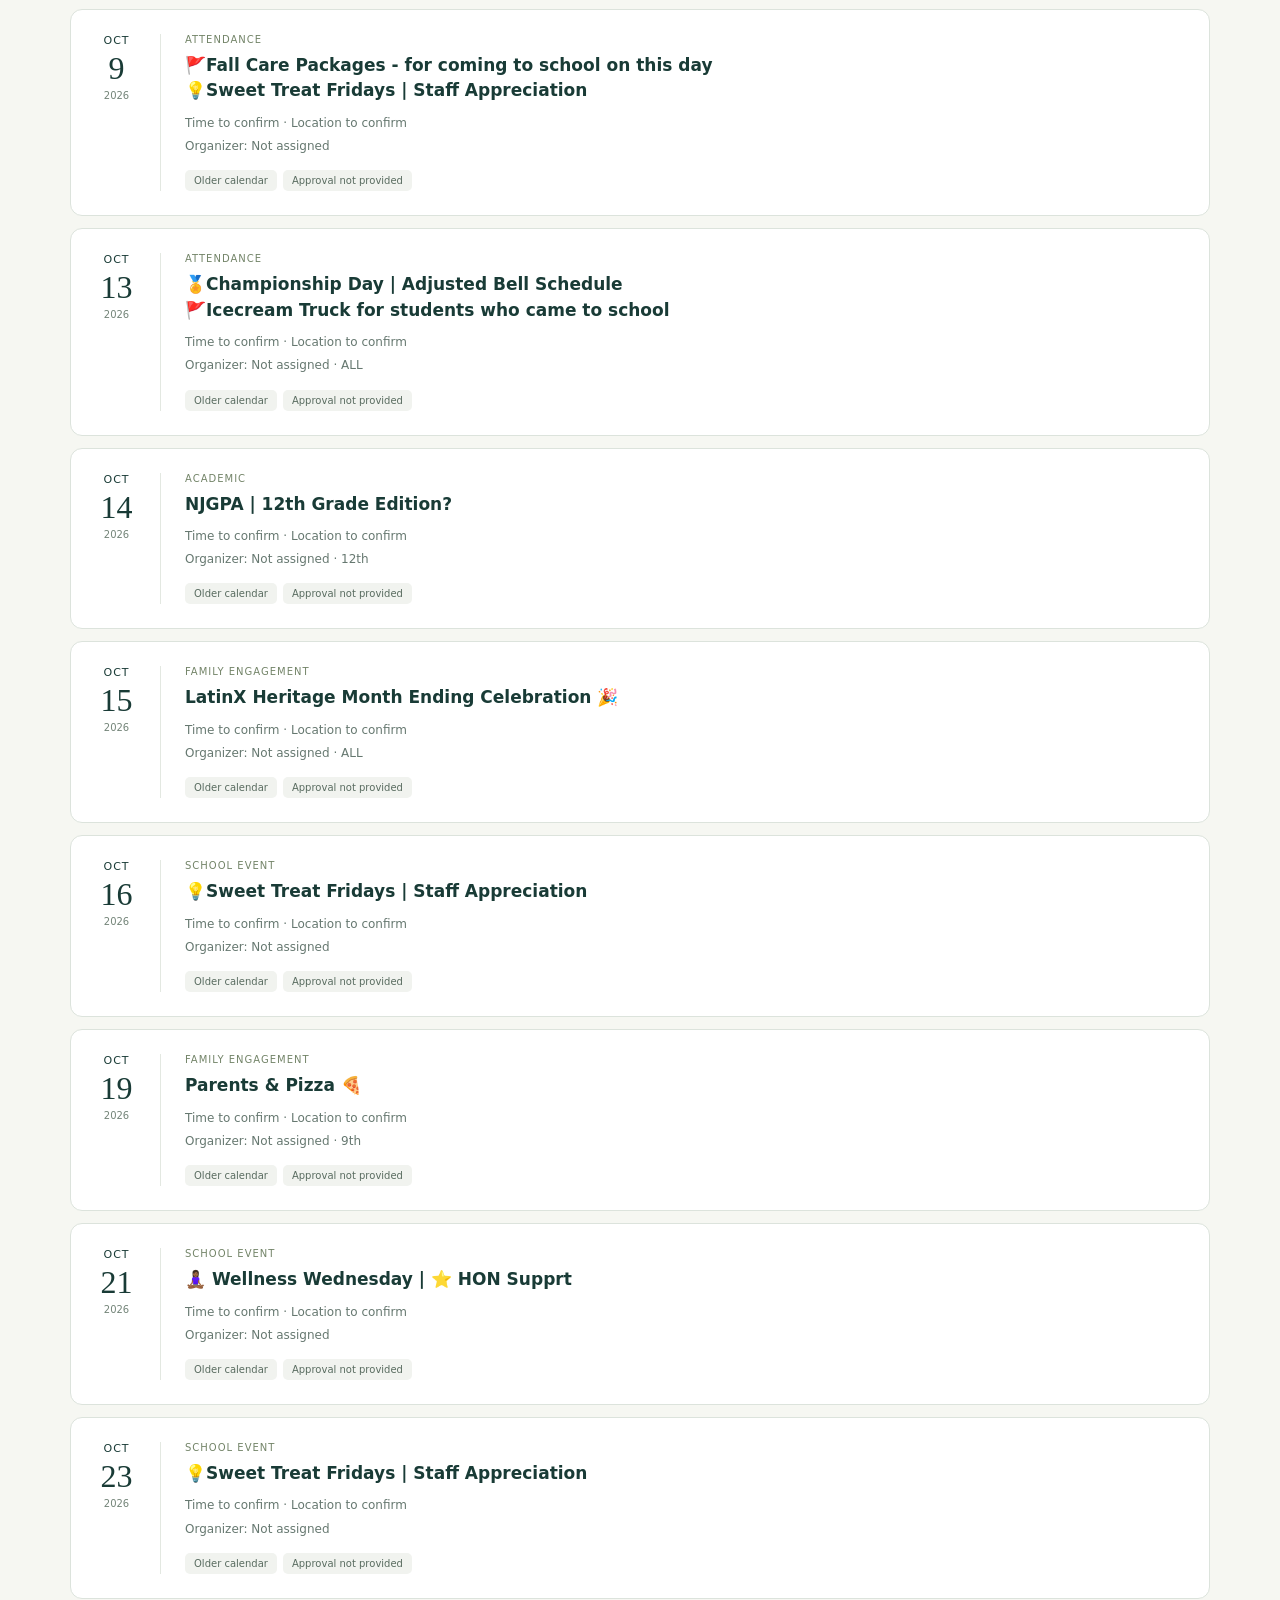
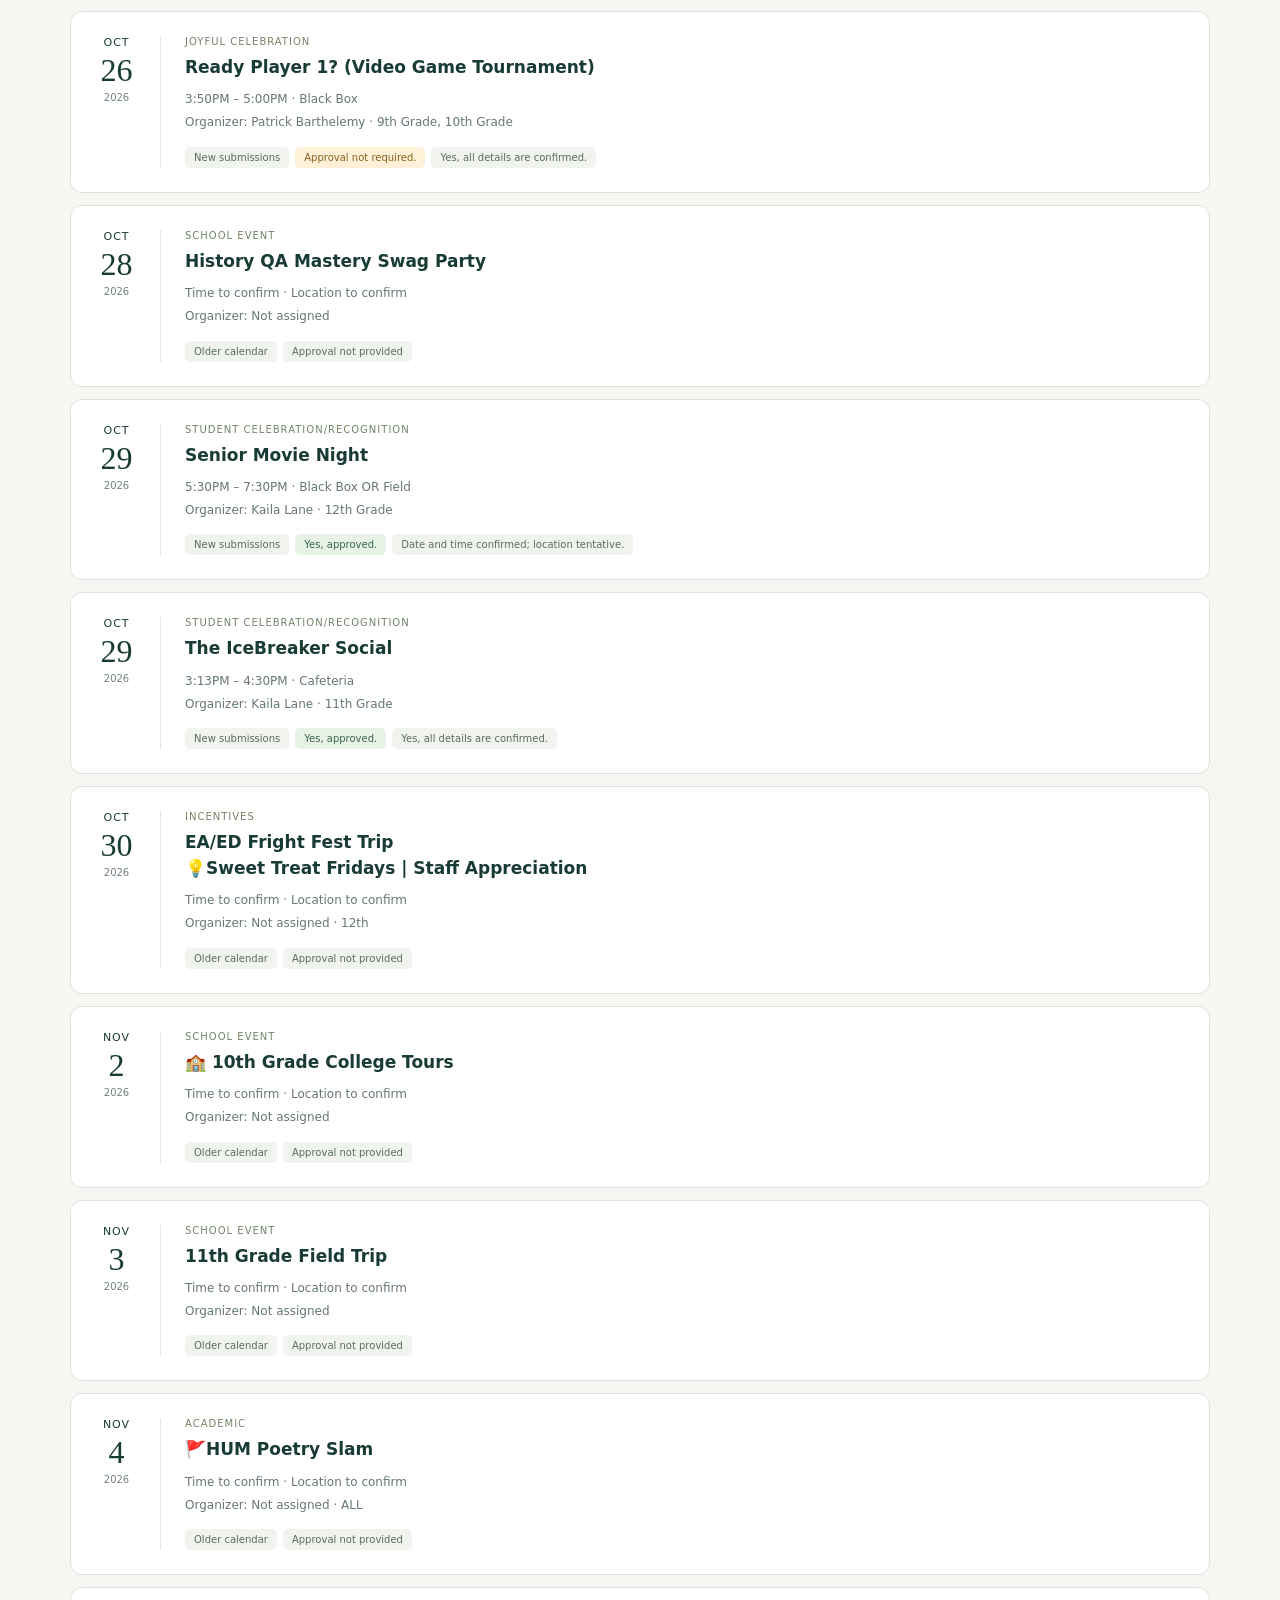
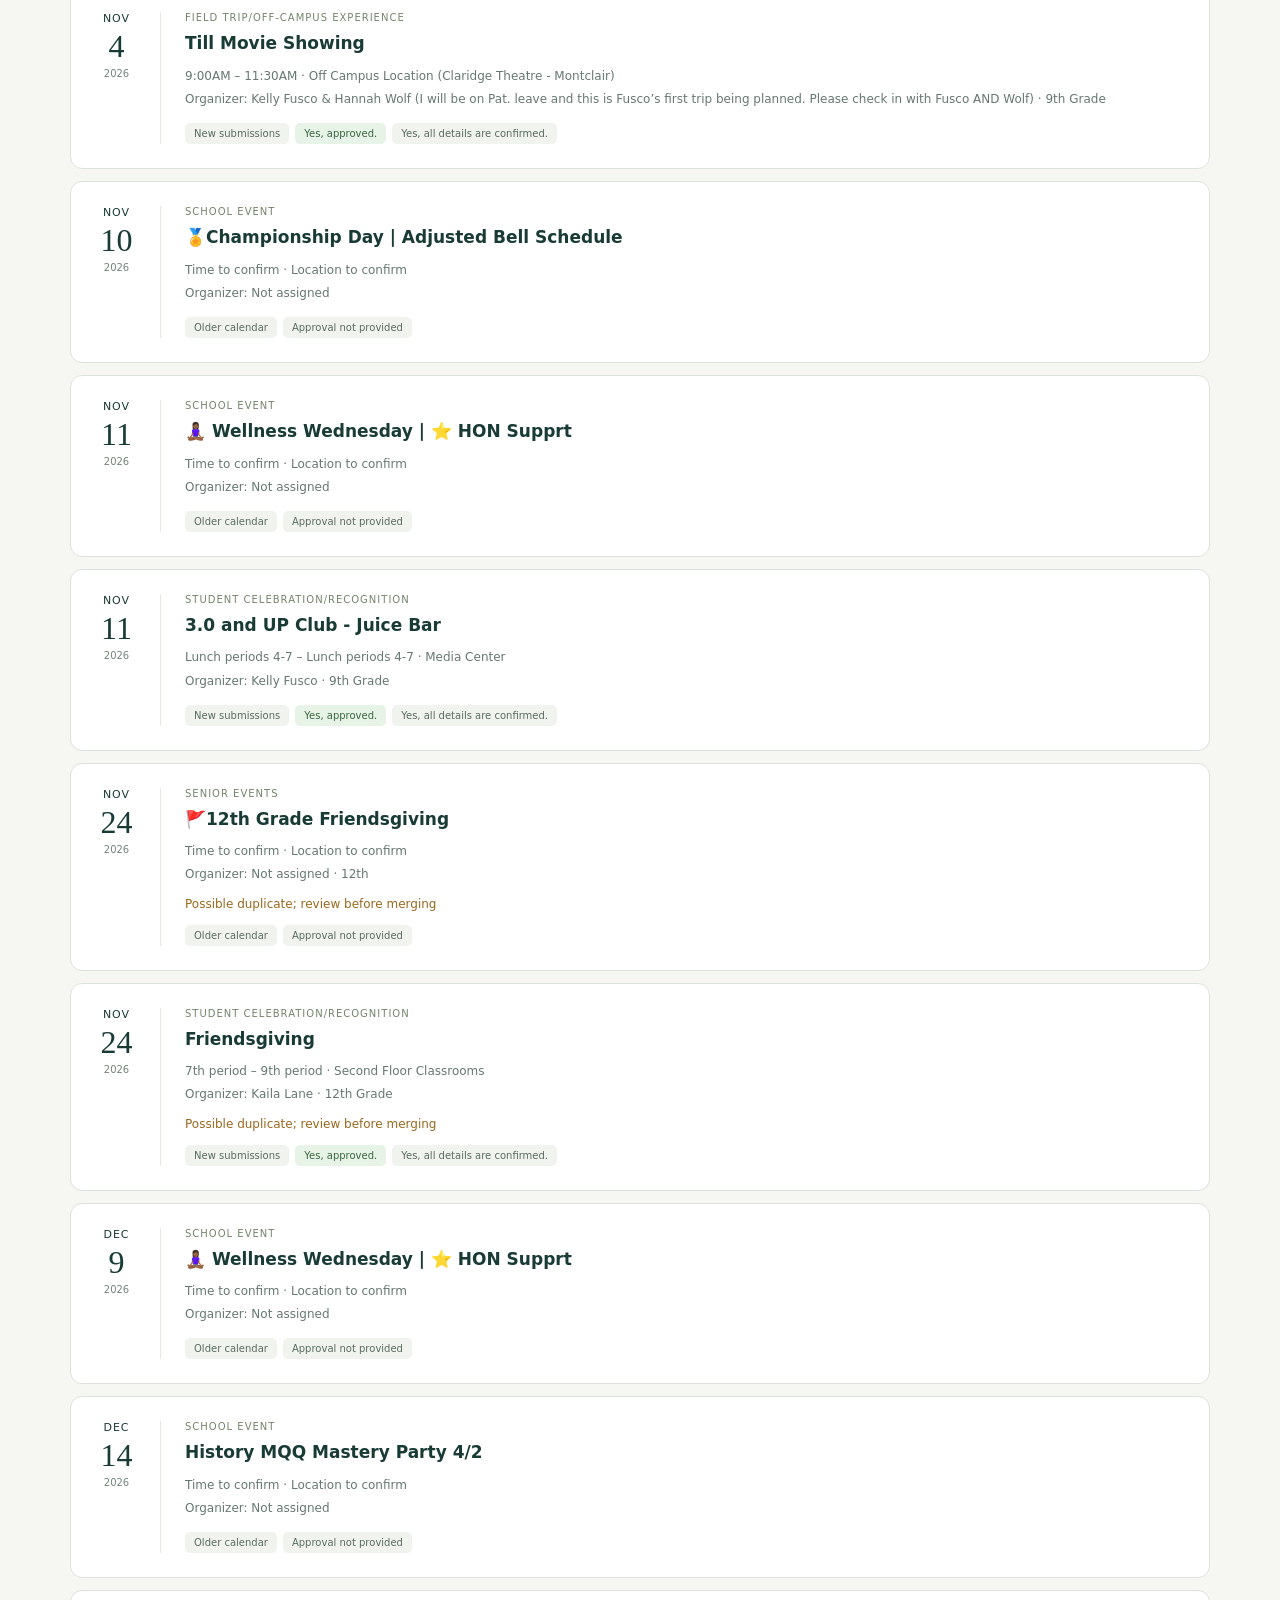
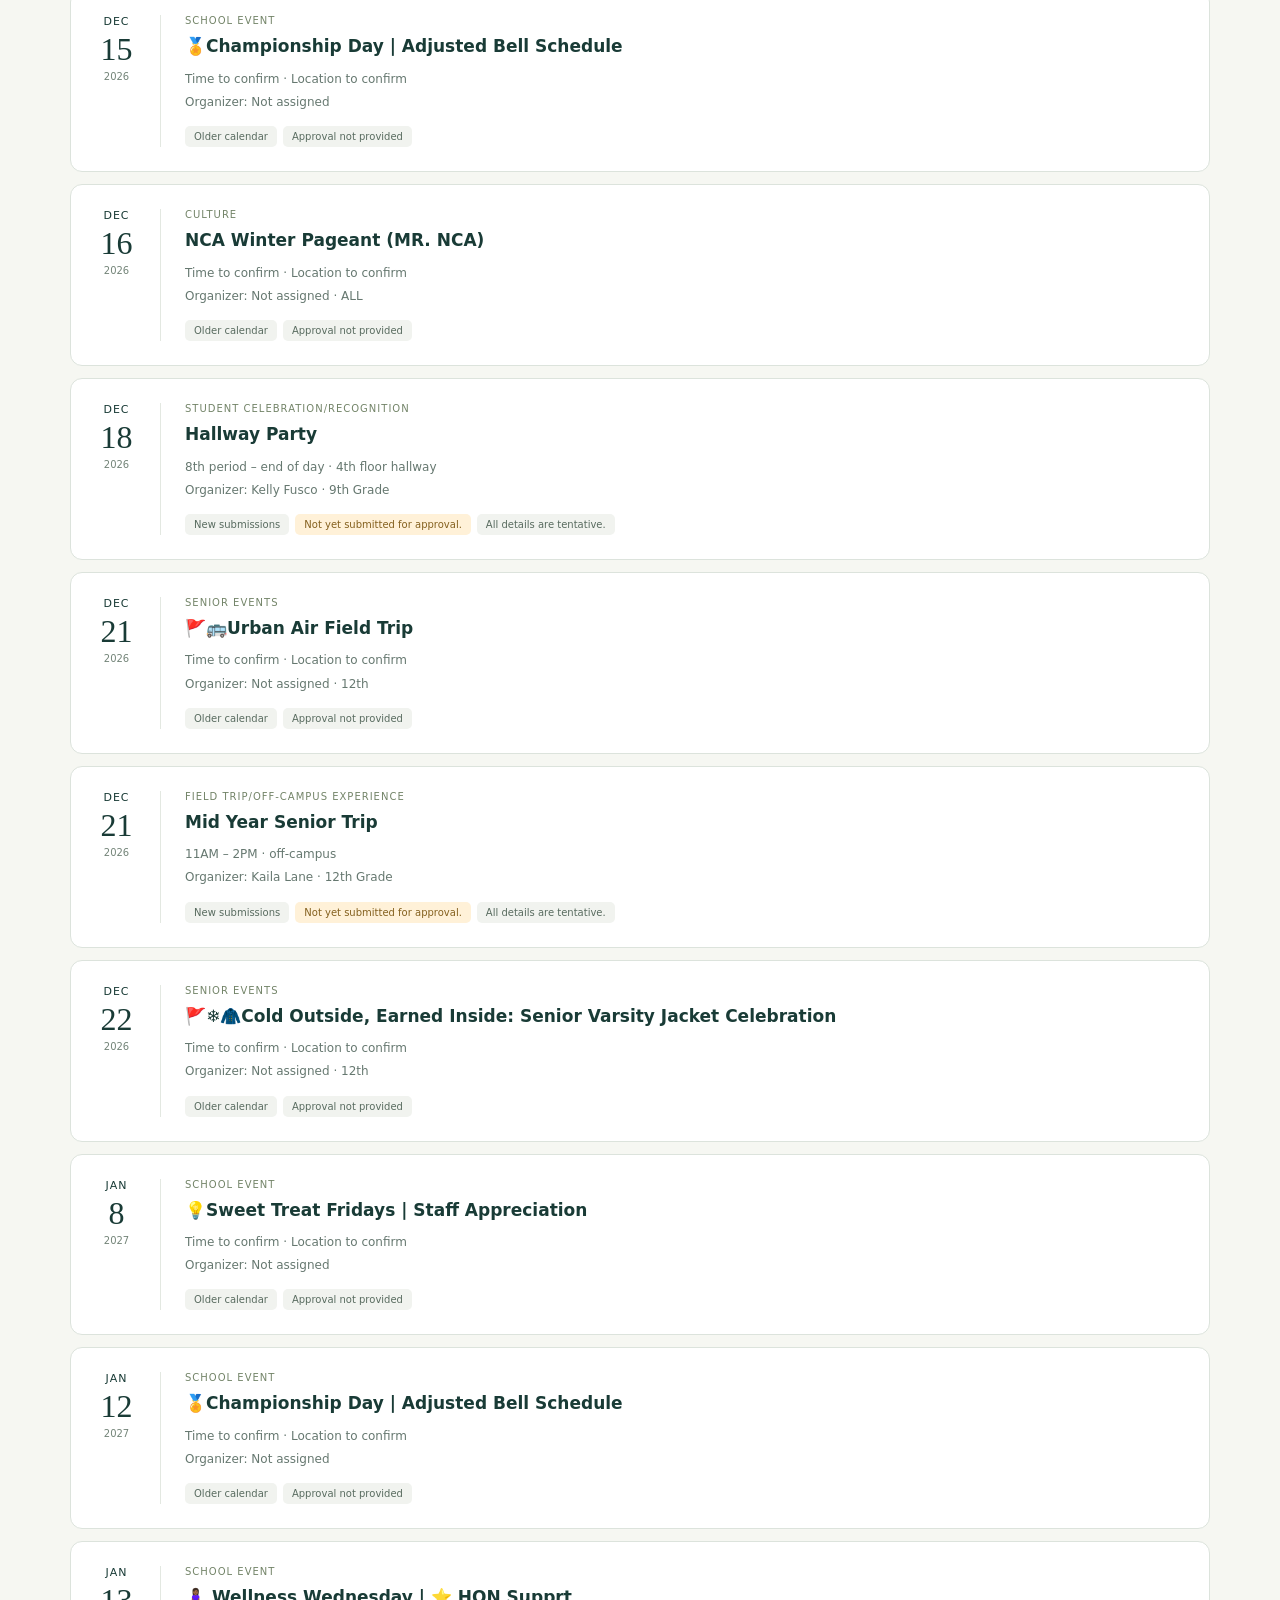
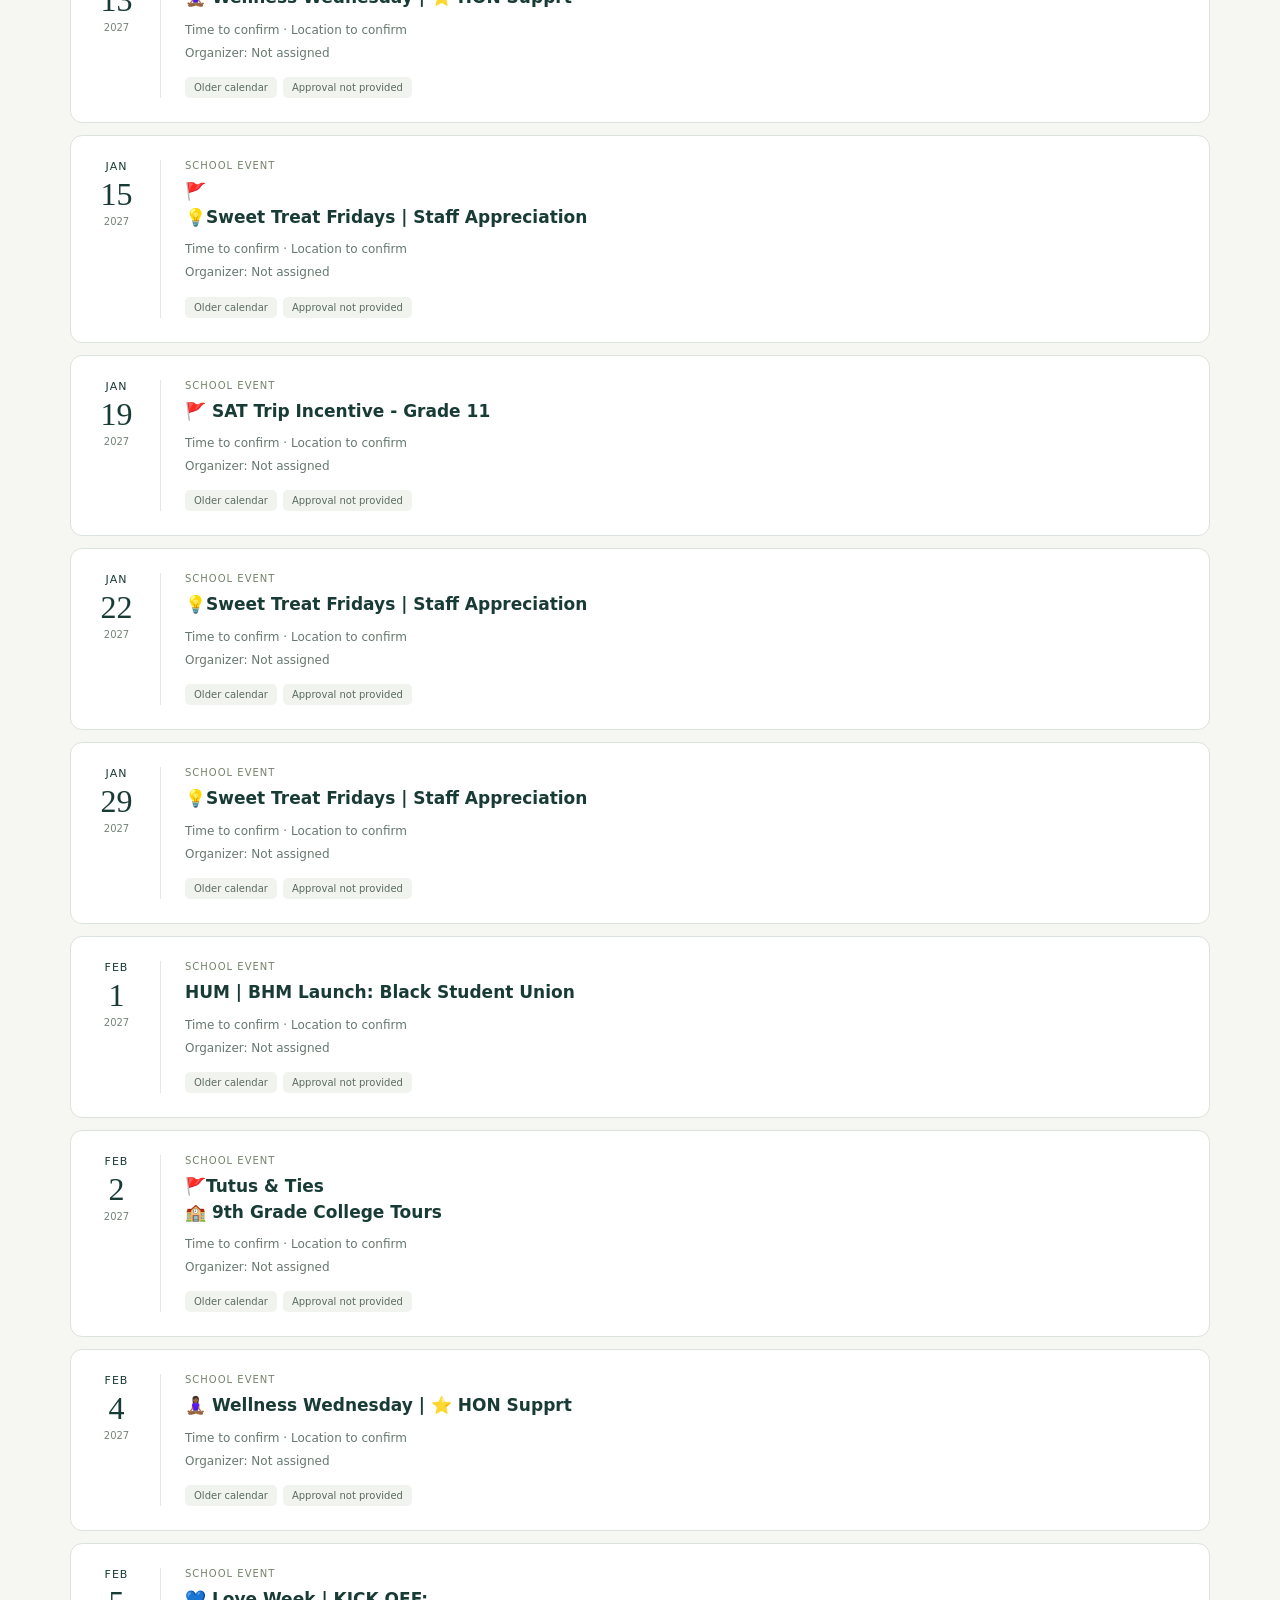
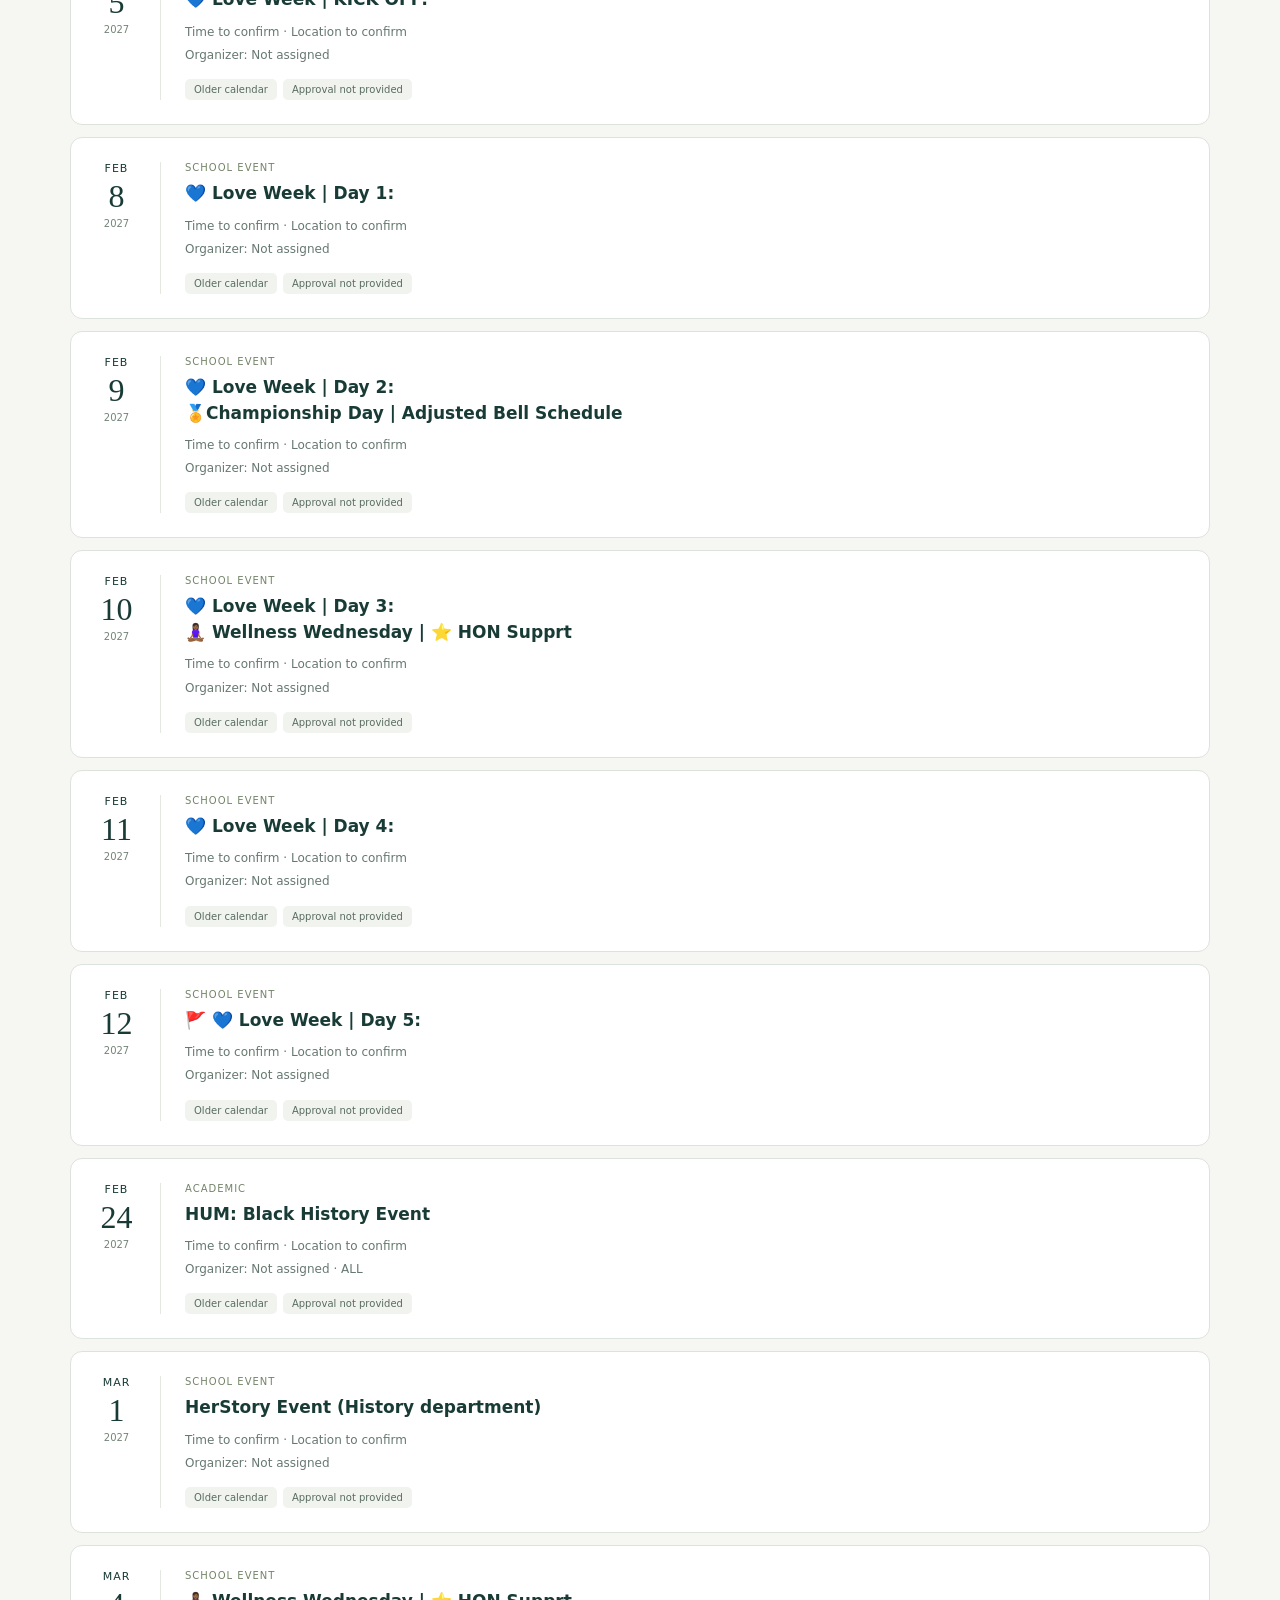
==== commit a1a2b853: "Add monthly calendar alongside event list with shared filters" ====
--- a/docs/index.html
+++ b/docs/index.html
@@ -6,5 +6,5 @@
 <div class="section-heading"><h2>The school calendar</h2><span id="source">Loading events…</span></div>
 <p class="notice">Open calendar · Includes tentative and unapproved events. Uploaded snapshots are in use; live Google Sheets sync is not connected.</p>
 <section class="filters" aria-label="Filter events"><label>Search<input id="search" type="search" placeholder="Event, location, or organizer"></label><label>Month<select id="month"><option value="">All months</option></select></label><label>Source<select id="origin"><option value="">Both spreadsheets</option><option>Older calendar</option><option>New submissions</option></select></label><label>Approval<select id="approval"><option value="">All approval statuses</option><option value="approved">Approved</option><option value="pending">Not yet approved</option><option value="unknown">Not provided</option></select></label><label class="check"><input id="flagged" type="checkbox"> Needs import review</label></section>
-<p id="results" role="status"></p><div id="events" class="events"></div><p id="error" role="alert" hidden></p>
+<div class="view-bar"><div class="view-toggle" role="group" aria-label="Event view"><button id="list-view" type="button" aria-pressed="true">List view</button><button id="calendar-view" type="button" aria-pressed="false">Calendar view</button></div><div id="calendar-nav" class="calendar-nav" hidden><button id="prev-month" type="button" aria-label="Previous month">←</button><h3 id="calendar-title"></h3><button id="next-month" type="button" aria-label="Next month">→</button></div></div><p id="results" role="status"></p><p id="calendar-help" class="details" hidden>Select an event to see its details. Scroll sideways on smaller screens to see the full week.</p><div id="calendar" hidden></div><div id="events" class="events"></div><p id="error" role="alert" hidden></p>
 <footer>Collegiatte · Built for the people who make school happen.</footer></main></body></html>
--- a/docs/style.css
+++ b/docs/style.css
@@ -1 +1,2 @@
 :root{font-family:Inter,ui-sans-serif,system-ui,sans-serif;color:#193b36;background:#f6f7f2}*{box-sizing:border-box}body{margin:0}header{height:90px;border-bottom:1px solid #dce3dc;display:flex;align-items:center;justify-content:space-between;padding:0 max(5vw,24px);background:#fff}.brand{display:flex;align-items:center;gap:12px;font-size:38px;font-weight:800;color:#2f6c54;text-decoration:none}.brand span{font-size:23px;letter-spacing:-1px}.staff{font-size:11px;letter-spacing:2px;border:1px solid #d0ddd2;border-radius:30px;padding:10px 15px}main{max-width:1200px;padding:55px 30px;margin:auto}.eyebrow{font-size:11px;font-weight:700;letter-spacing:2px;color:#637f6a}h1{font-family:Georgia,serif;font-weight:400;font-size:clamp(36px,5vw,60px);letter-spacing:-2px;margin:18px 0}.intro{color:#667870;font-size:17px}.stats{display:grid;grid-template-columns:repeat(3,1fr);gap:20px;margin:38px 0 48px}.stats div{border:1px solid #dbe3d8;background:#edf1e7;border-radius:14px;padding:24px}.stats div:nth-child(2){background:#f3ecd9}.stats div:nth-child(3){background:#e6eeeb}.stats strong{display:block;font-size:34px;font-weight:500;margin-bottom:8px}.stats span{font-size:13px;color:#52675c}.section-heading{display:flex;align-items:center;justify-content:space-between;gap:12px}h2{font-family:Georgia,serif;font-weight:400;font-size:29px;margin:0}.section-heading span{font-size:12px;color:#65776c}.notice{font-size:12px;line-height:1.7;color:#665b3d;padding:14px 18px;background:#f4eedf;border-radius:9px}.filters{display:flex;gap:12px;align-items:end;flex-wrap:wrap;margin-top:25px}label{display:flex;flex-direction:column;gap:7px;font-size:11px;font-weight:600;color:#52675c}label:first-child{flex:1;min-width:210px}input,select{border:1px solid #cdd9ce;border-radius:8px;padding:12px;color:#193b36;background:white;font:inherit;font-size:13px;min-height:42px}.check{flex-direction:row;align-items:center;min-height:42px}.check input{min-height:0;accent-color:#2f6c54}input:focus-visible,select:focus-visible,a:focus-visible{outline:3px solid #a7caae;outline-offset:2px}#results{font-size:12px;color:#667870;margin:24px 0 12px}.events{display:grid;gap:12px}.event{display:flex;gap:24px;border:1px solid #dce3dc;border-radius:12px;background:white;padding:24px}.date{min-width:66px;border-right:1px solid #e3e8e1;padding-right:22px;text-align:center;display:flex;flex-direction:column;gap:3px}.date span{font-size:11px;text-transform:uppercase;letter-spacing:1px}.date strong{font-family:Georgia,serif;font-size:32px;font-weight:400}.date small{font-size:10px;color:#748579}.category{font-size:10px;text-transform:uppercase;letter-spacing:1px;color:#738468}.event-body{min-width:0}h3{margin:8px 0 10px;font-size:17px;line-height:1.5;white-space:pre-line;overflow-wrap:anywhere}.details{font-size:12px;color:#667870;line-height:1.6;margin:4px 0}.tags{display:flex;gap:6px;flex-wrap:wrap;margin-top:14px}.tag{font-size:10px;padding:5px 9px;border-radius:5px;background:#f1f3ef;color:#586b5f}.tag.approved{background:#e8f3e7;color:#376540}.tag.pending{background:#fff1d8;color:#84601e}.warning{font-size:12px;color:#99671d}.empty{padding:35px;text-align:center}footer{padding:40px 0 5px;font-size:11px;color:#78867a}@media(max-width:650px){main{padding:30px 18px}.stats{gap:8px;margin:25px 0 32px}.stats div{padding:15px}.stats strong{font-size:27px}.stats span{font-size:11px}.staff{font-size:9px;letter-spacing:1px}.event{padding:18px;gap:14px}.date{padding-right:14px;min-width:56px}.section-heading{align-items:start;flex-direction:column}select{max-width:100%}}
+[hidden]{display:none!important}.view-bar{display:flex;justify-content:space-between;align-items:center;gap:16px;flex-wrap:wrap;margin-top:24px}.view-toggle{display:flex;gap:5px;padding:4px;border:1px solid #cdd9ce;border-radius:10px;background:#edf1e7}button{font:inherit;color:#193b36;background:white;border:1px solid #cdd9ce;border-radius:7px;padding:10px 15px;cursor:pointer}button:focus-visible,summary:focus-visible{outline:3px solid #a7caae;outline-offset:2px}.view-toggle button{border:0;background:transparent;font-size:13px}.view-toggle button[aria-pressed=true]{background:#2f6c54;color:#fff}.calendar-nav{display:flex;align-items:center;gap:12px}.calendar-nav h3{min-width:155px;text-align:center;font-size:16px}.calendar-scroll{overflow-x:auto;border:1px solid #dce3dc;border-radius:12px;margin:15px 0 24px;background:#fff}.calendar-table{width:100%;min-width:850px;table-layout:fixed;border-collapse:collapse}.calendar-table th{font-size:11px;font-weight:500;padding:15px 4px;background:#edf1e7}.calendar-table td{border:1px solid #e0e7dd;vertical-align:top;padding:8px;height:125px}.calendar-blank{background:#f5f7f2}.day-number{display:inline-flex;align-items:center;justify-content:center;font-size:12px;height:27px;width:27px;margin-bottom:6px}.day-number.today{background:#2f6c54;color:white;border-radius:50%}.calendar-event{padding:8px;margin-bottom:6px;border-left:3px solid #829486;background:#f1f3ef;border-radius:4px;overflow-wrap:anywhere}.calendar-event.approved{background:#e8f3e7;border-color:#609669}.calendar-event.pending{background:#fff1d8;border-color:#c89b49}.calendar-event summary{font-size:11px;line-height:1.5;cursor:pointer;white-space:pre-line}.calendar-event p{font-size:11px;line-height:1.5;margin:8px 0}.calendar-event[open]{box-shadow:0 2px 5px #193b3610}
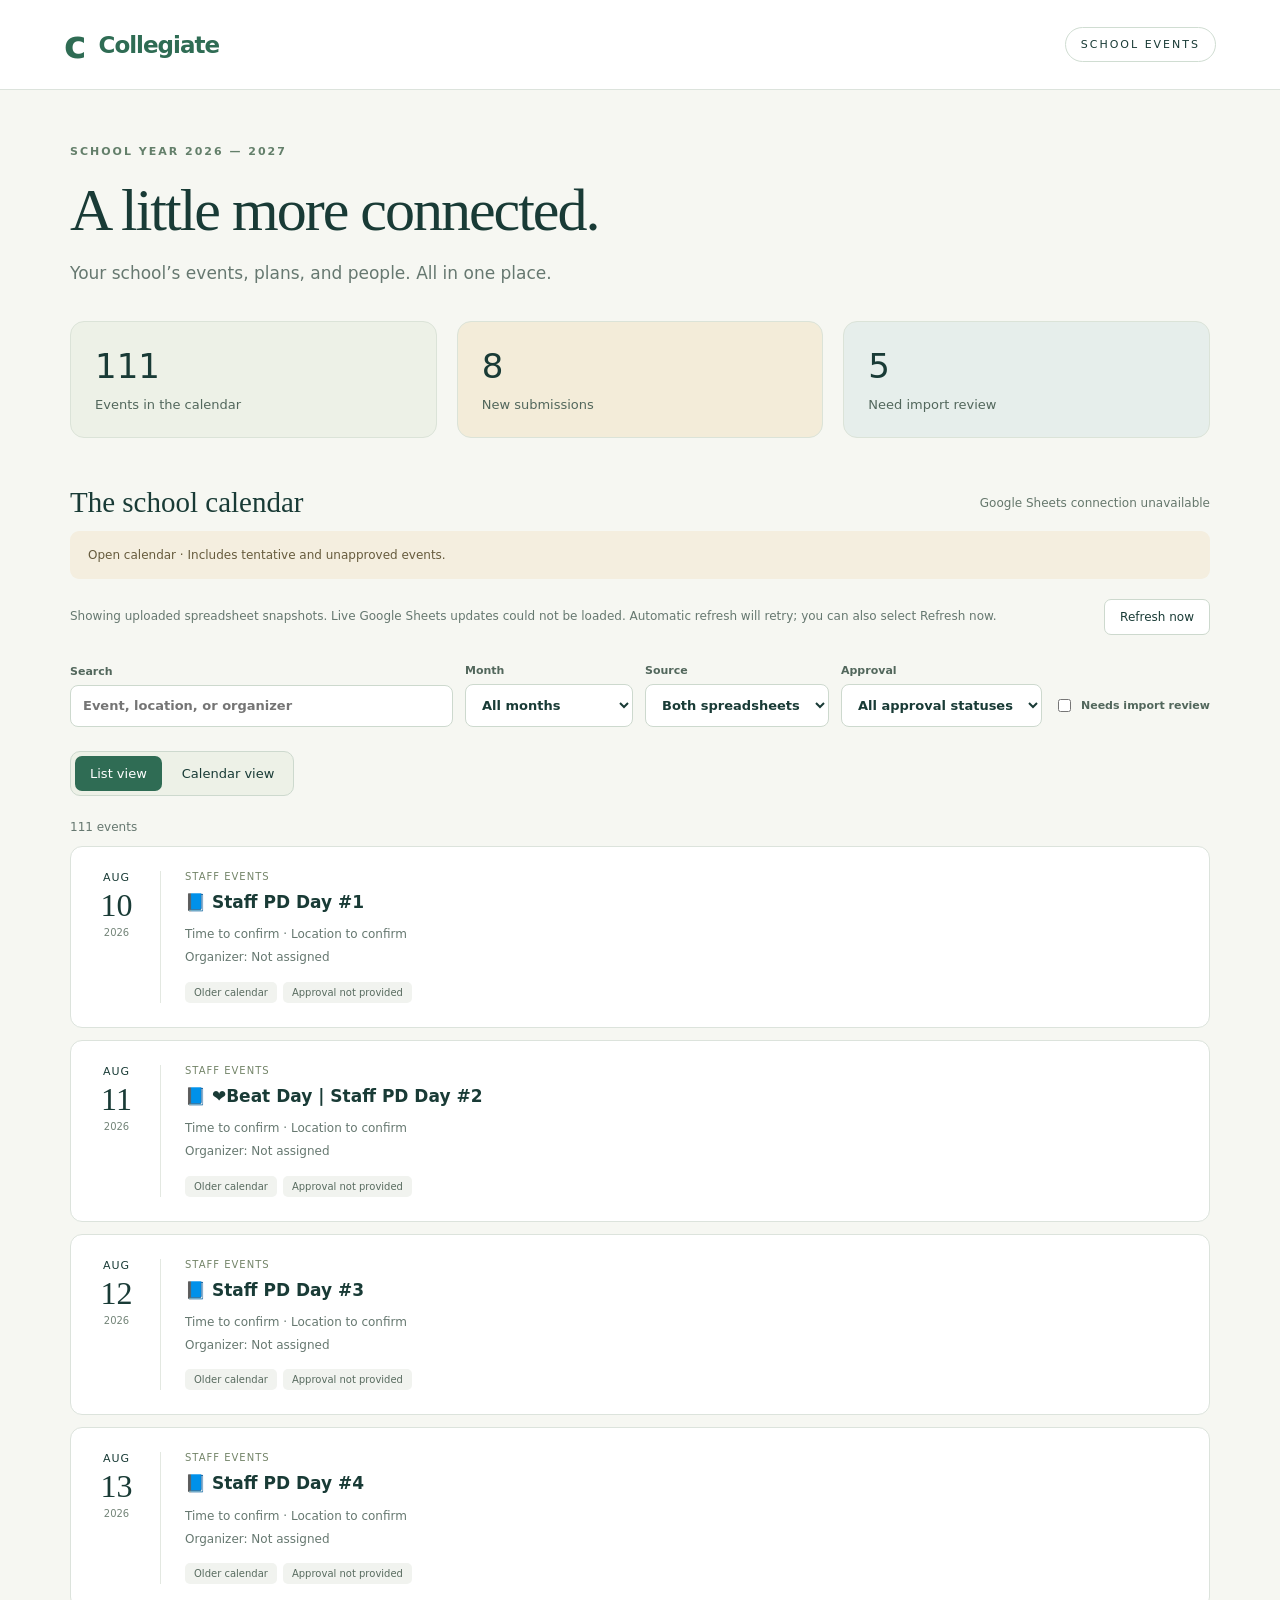
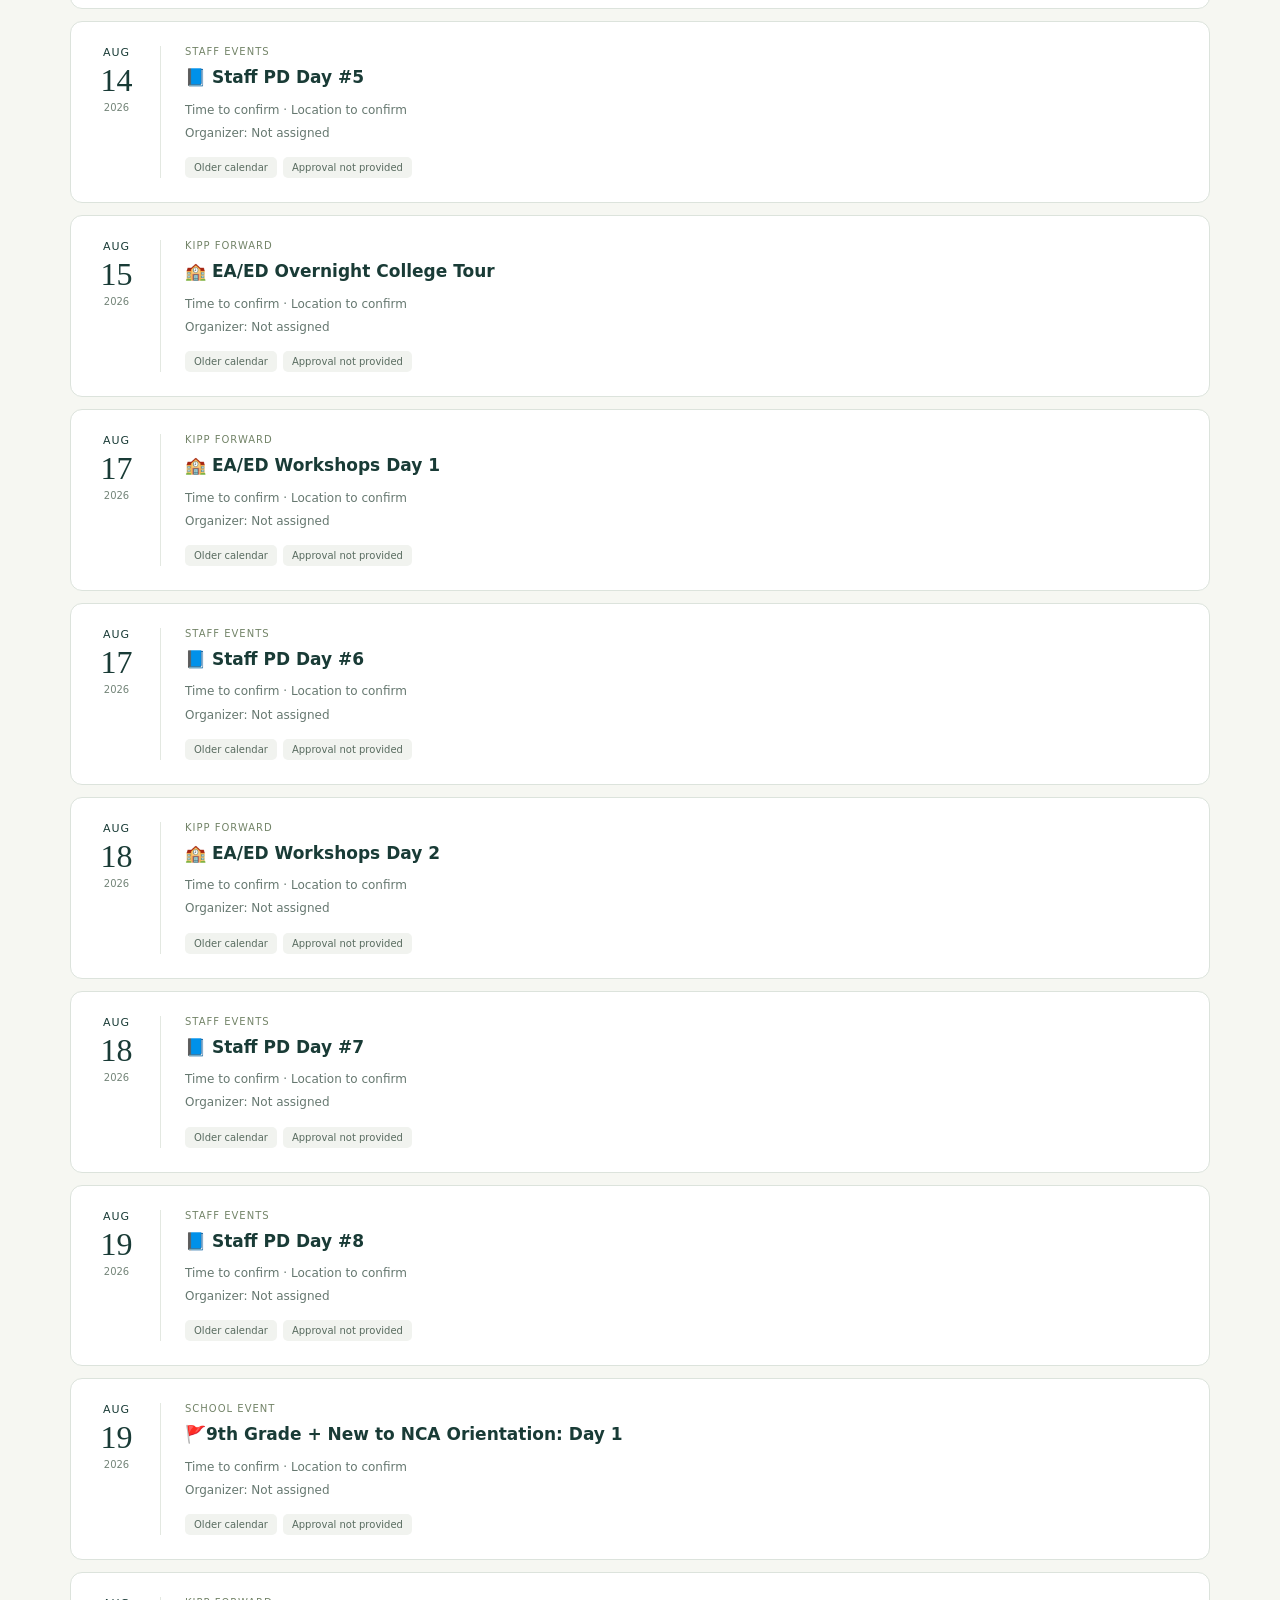
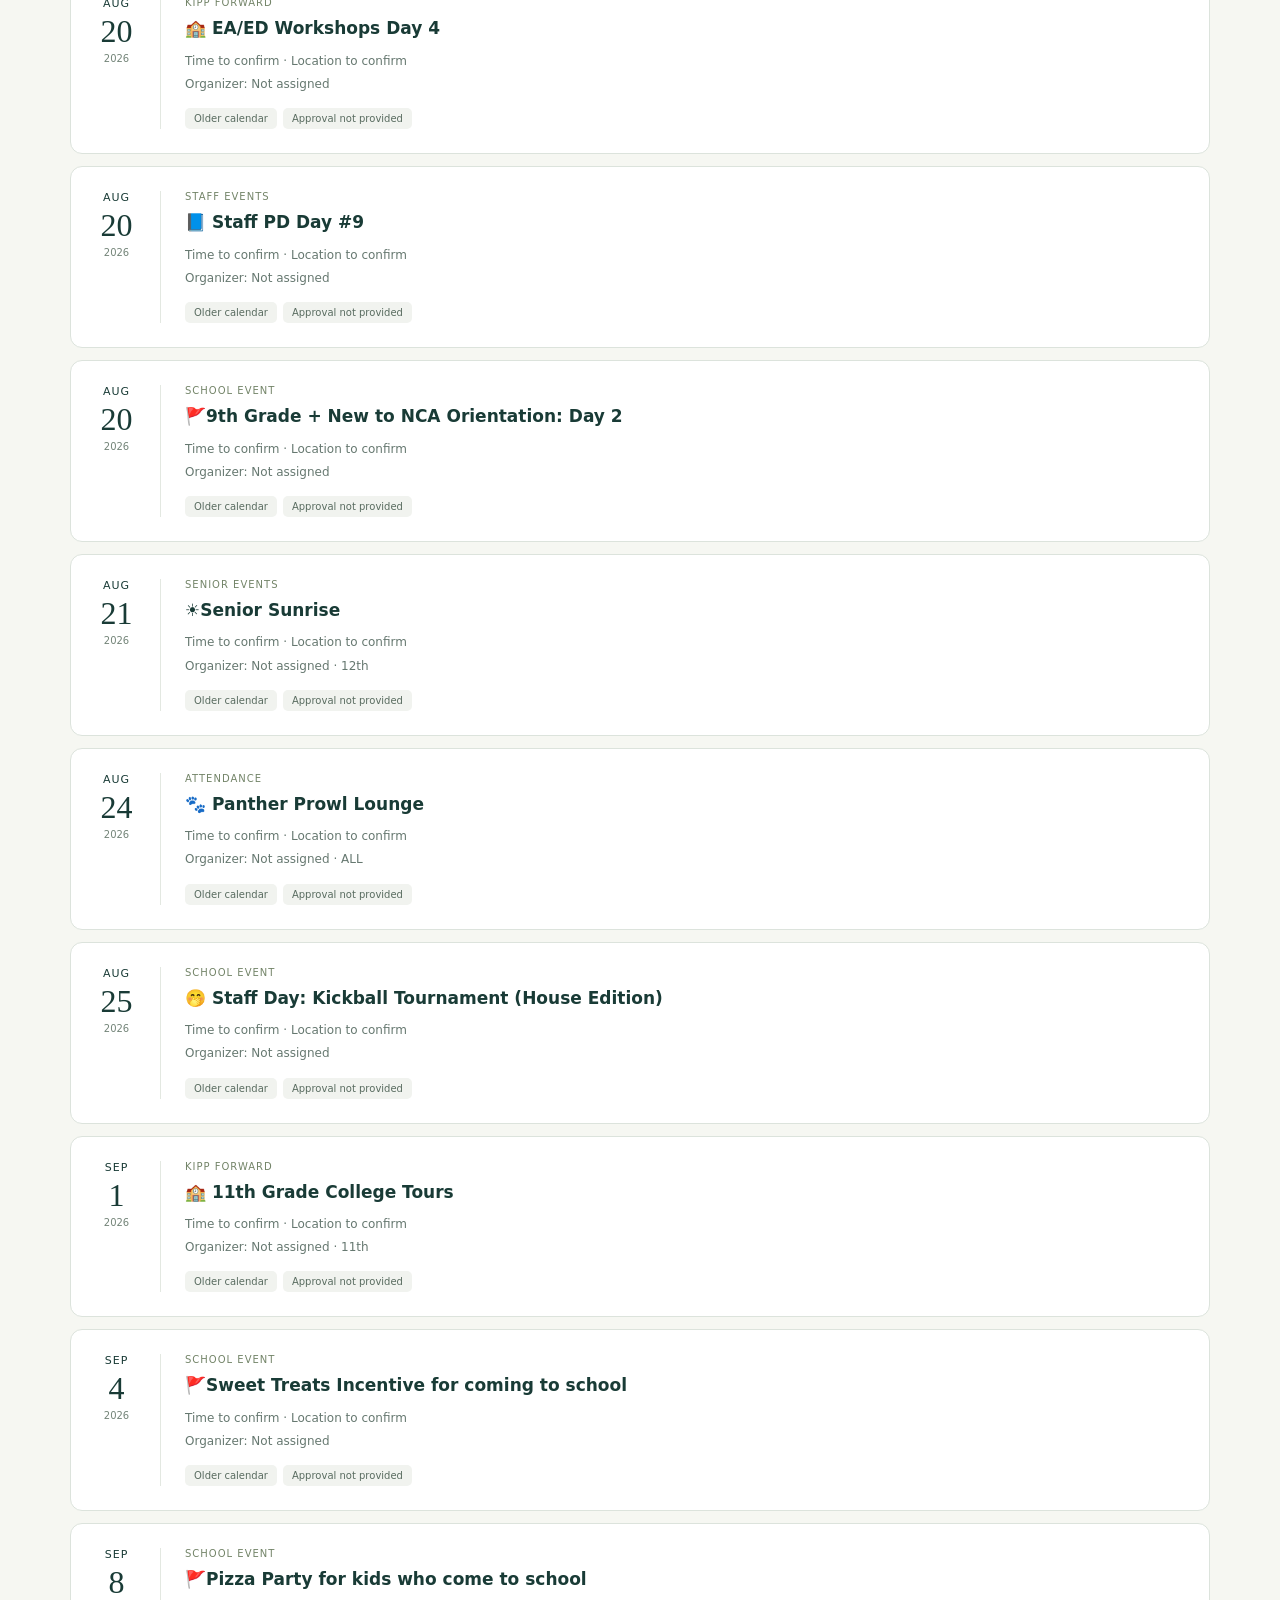
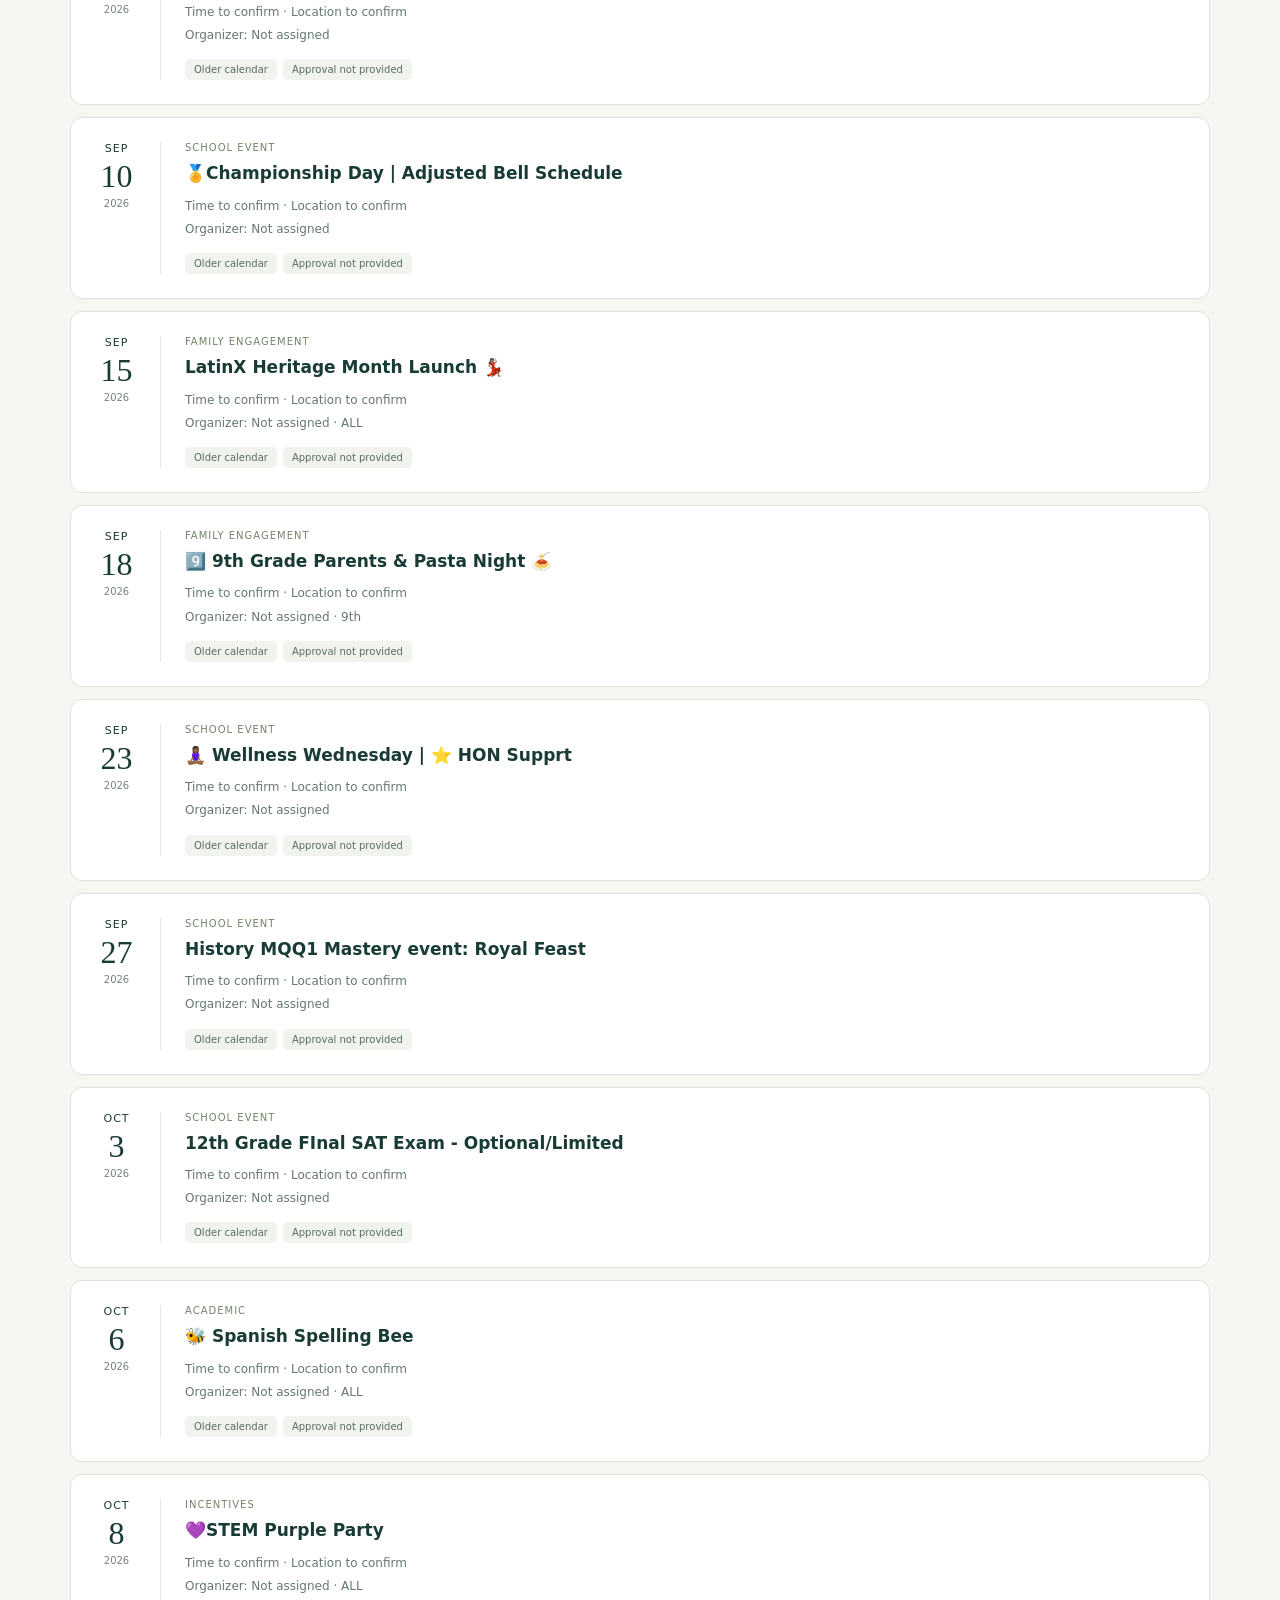
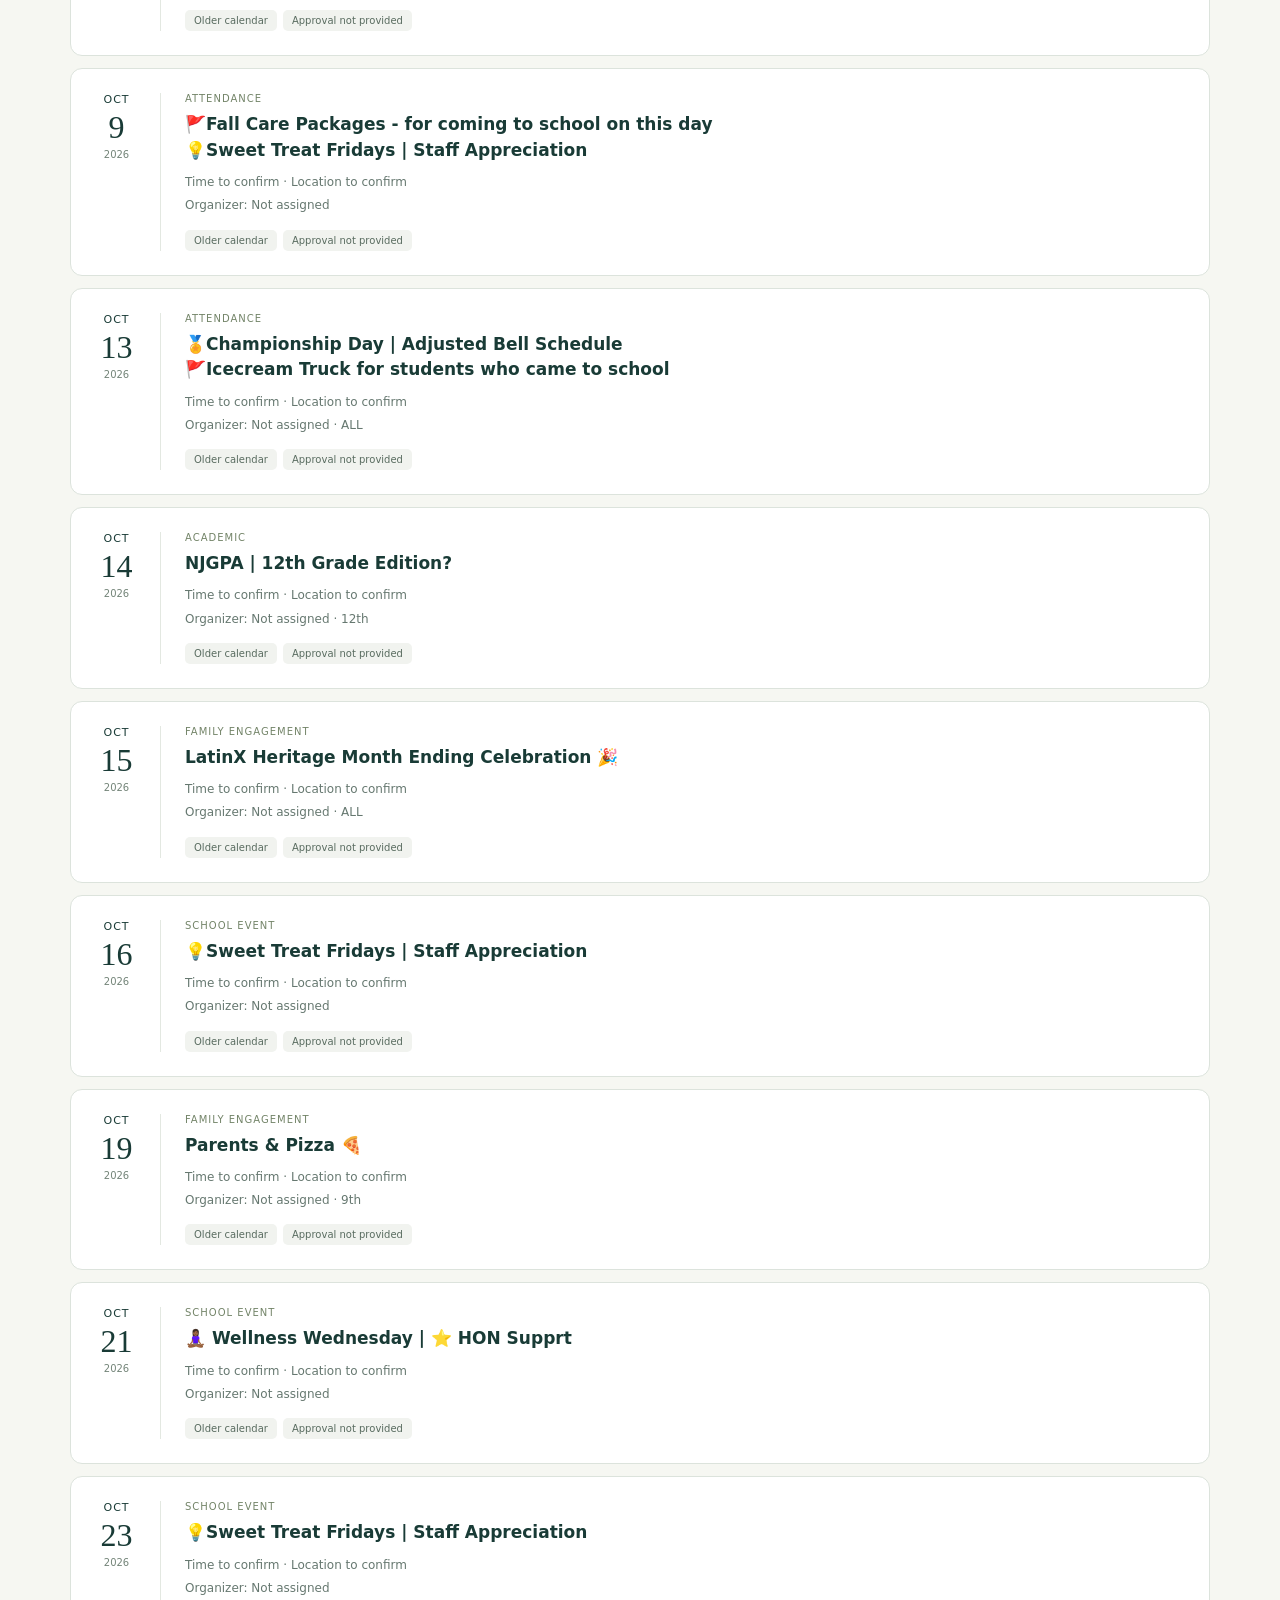
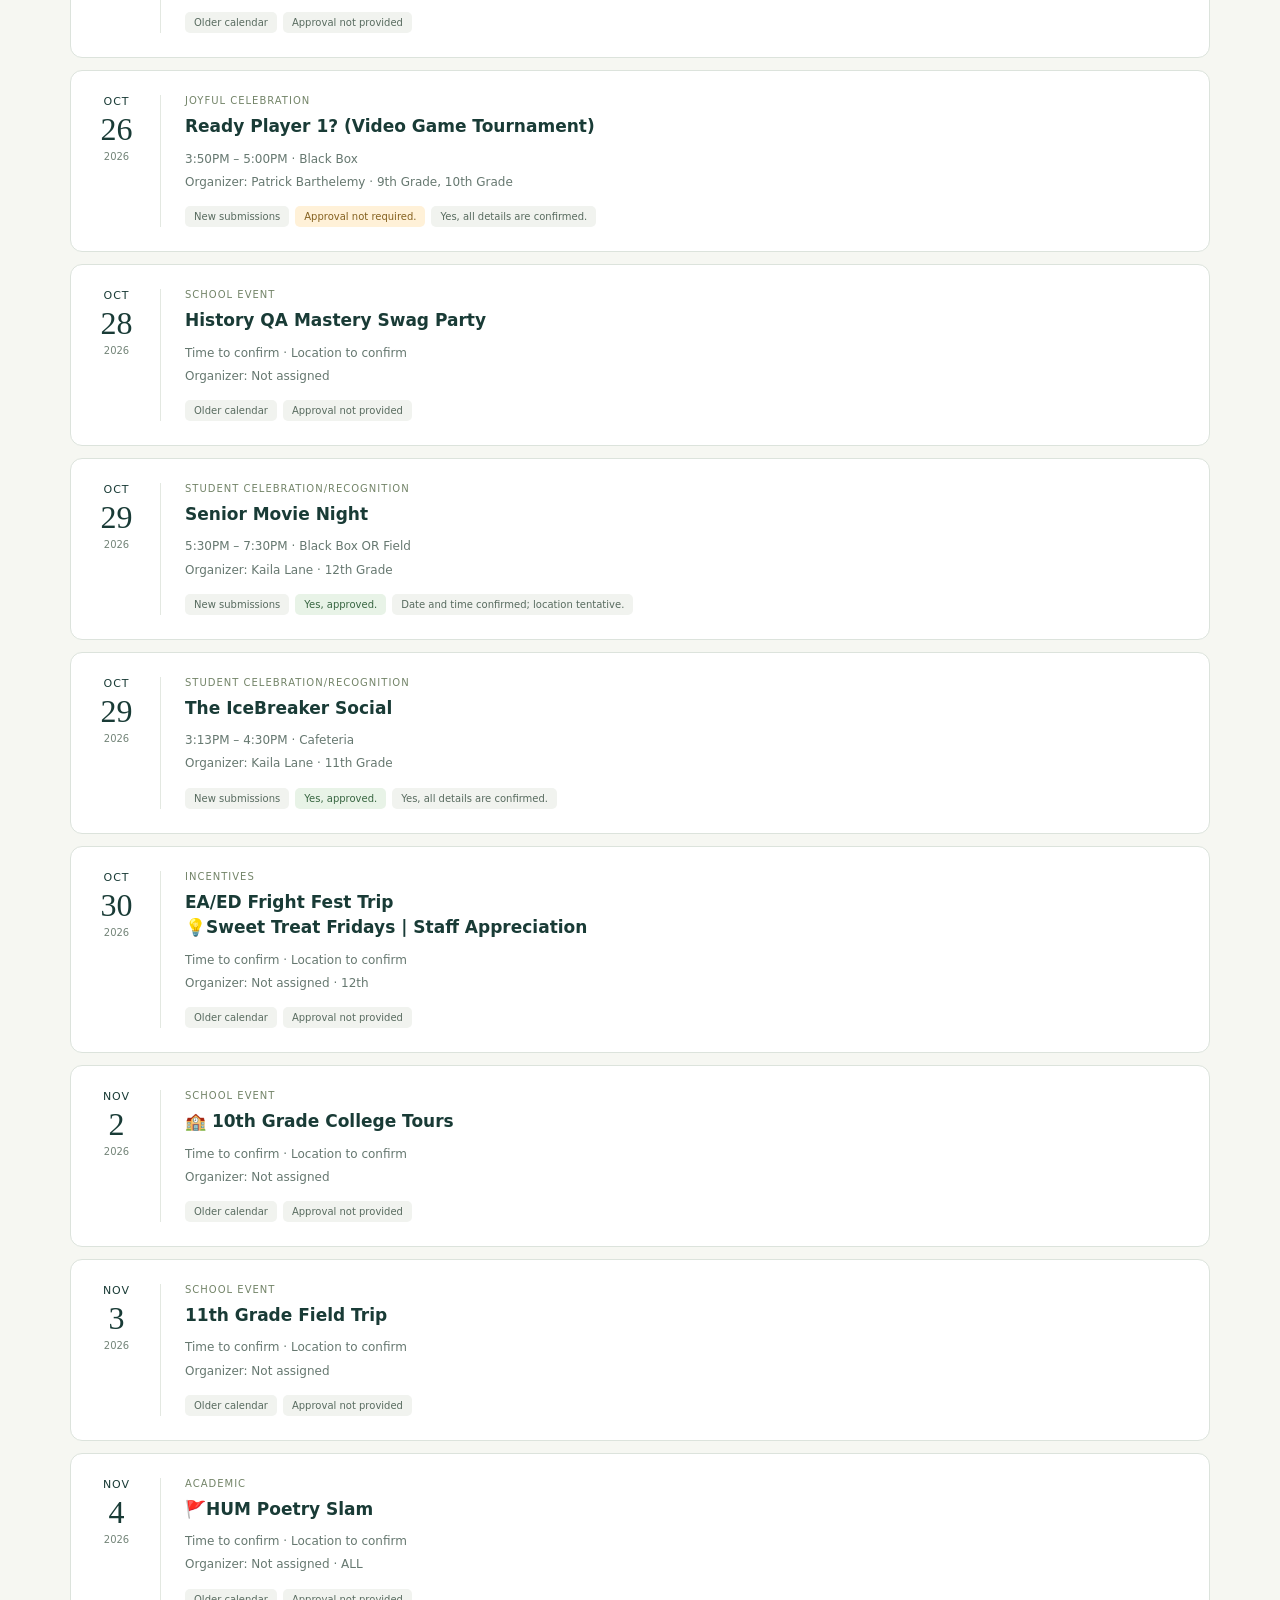
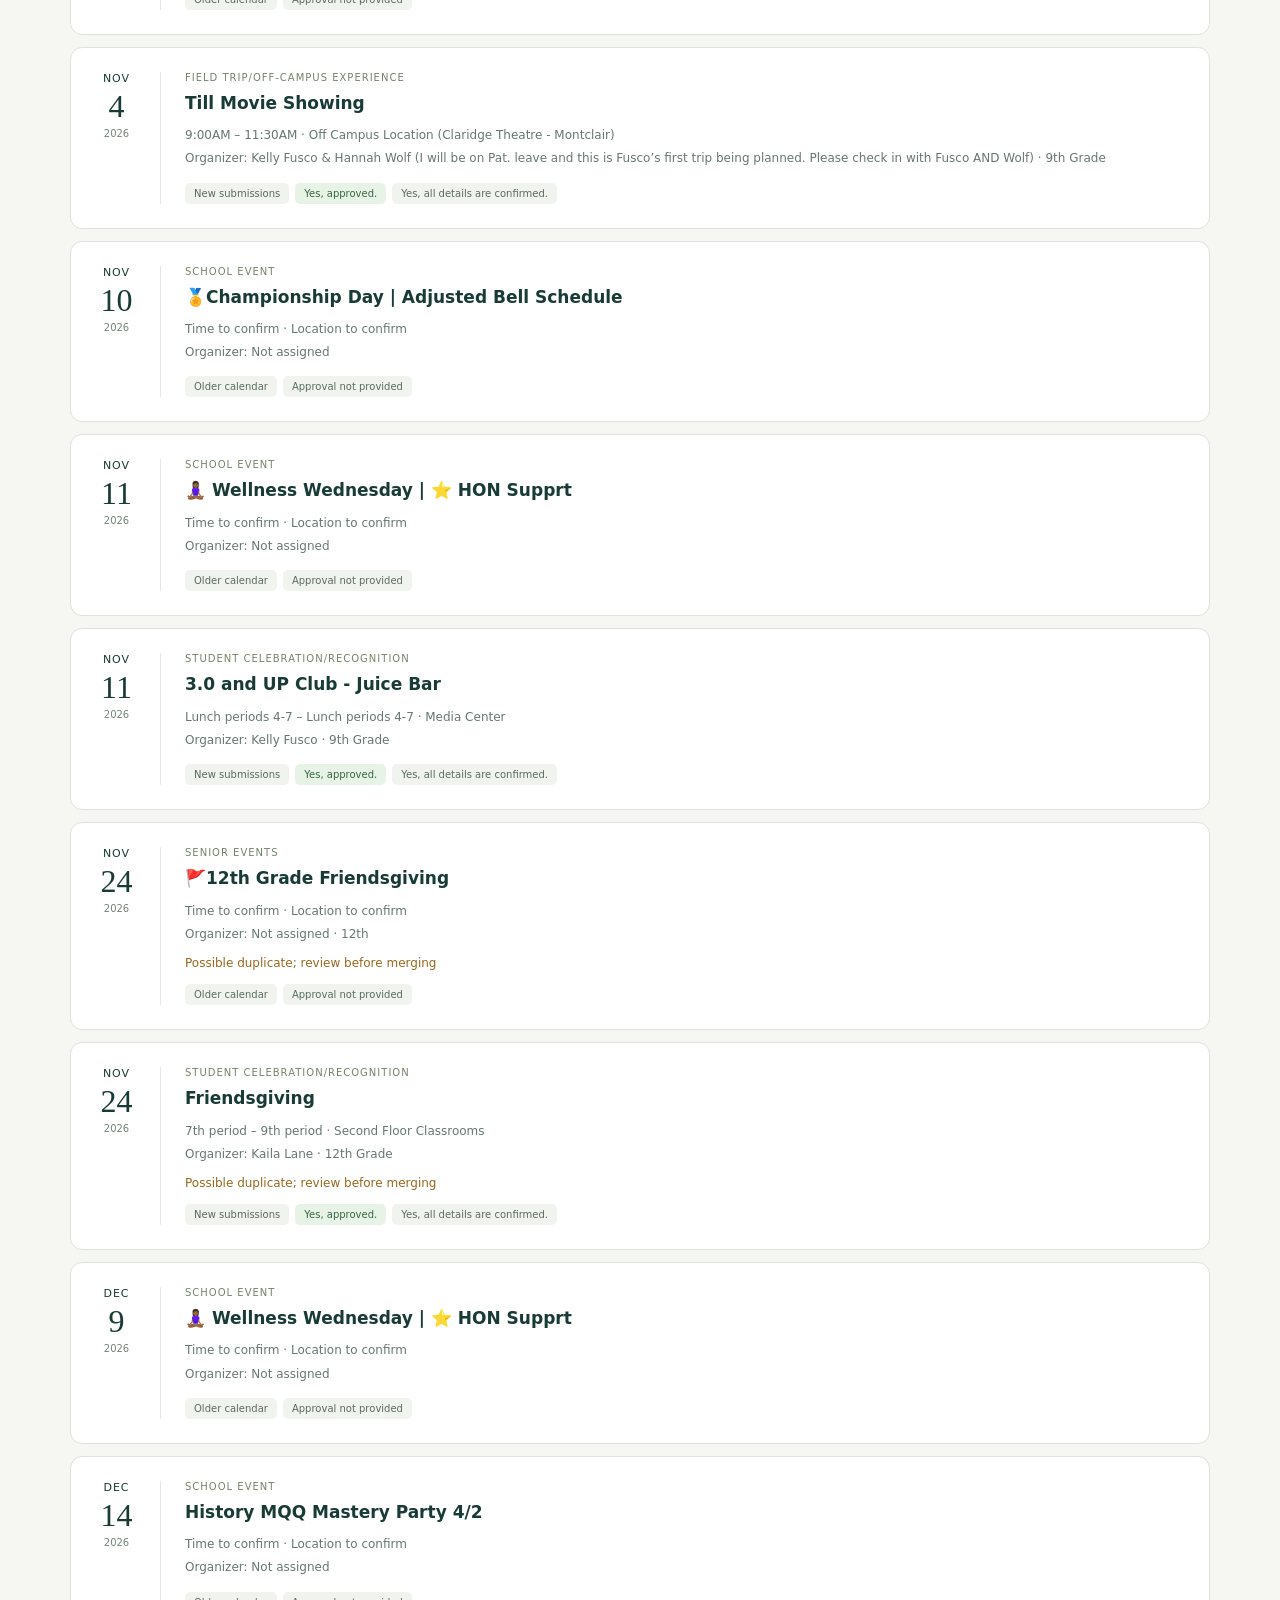
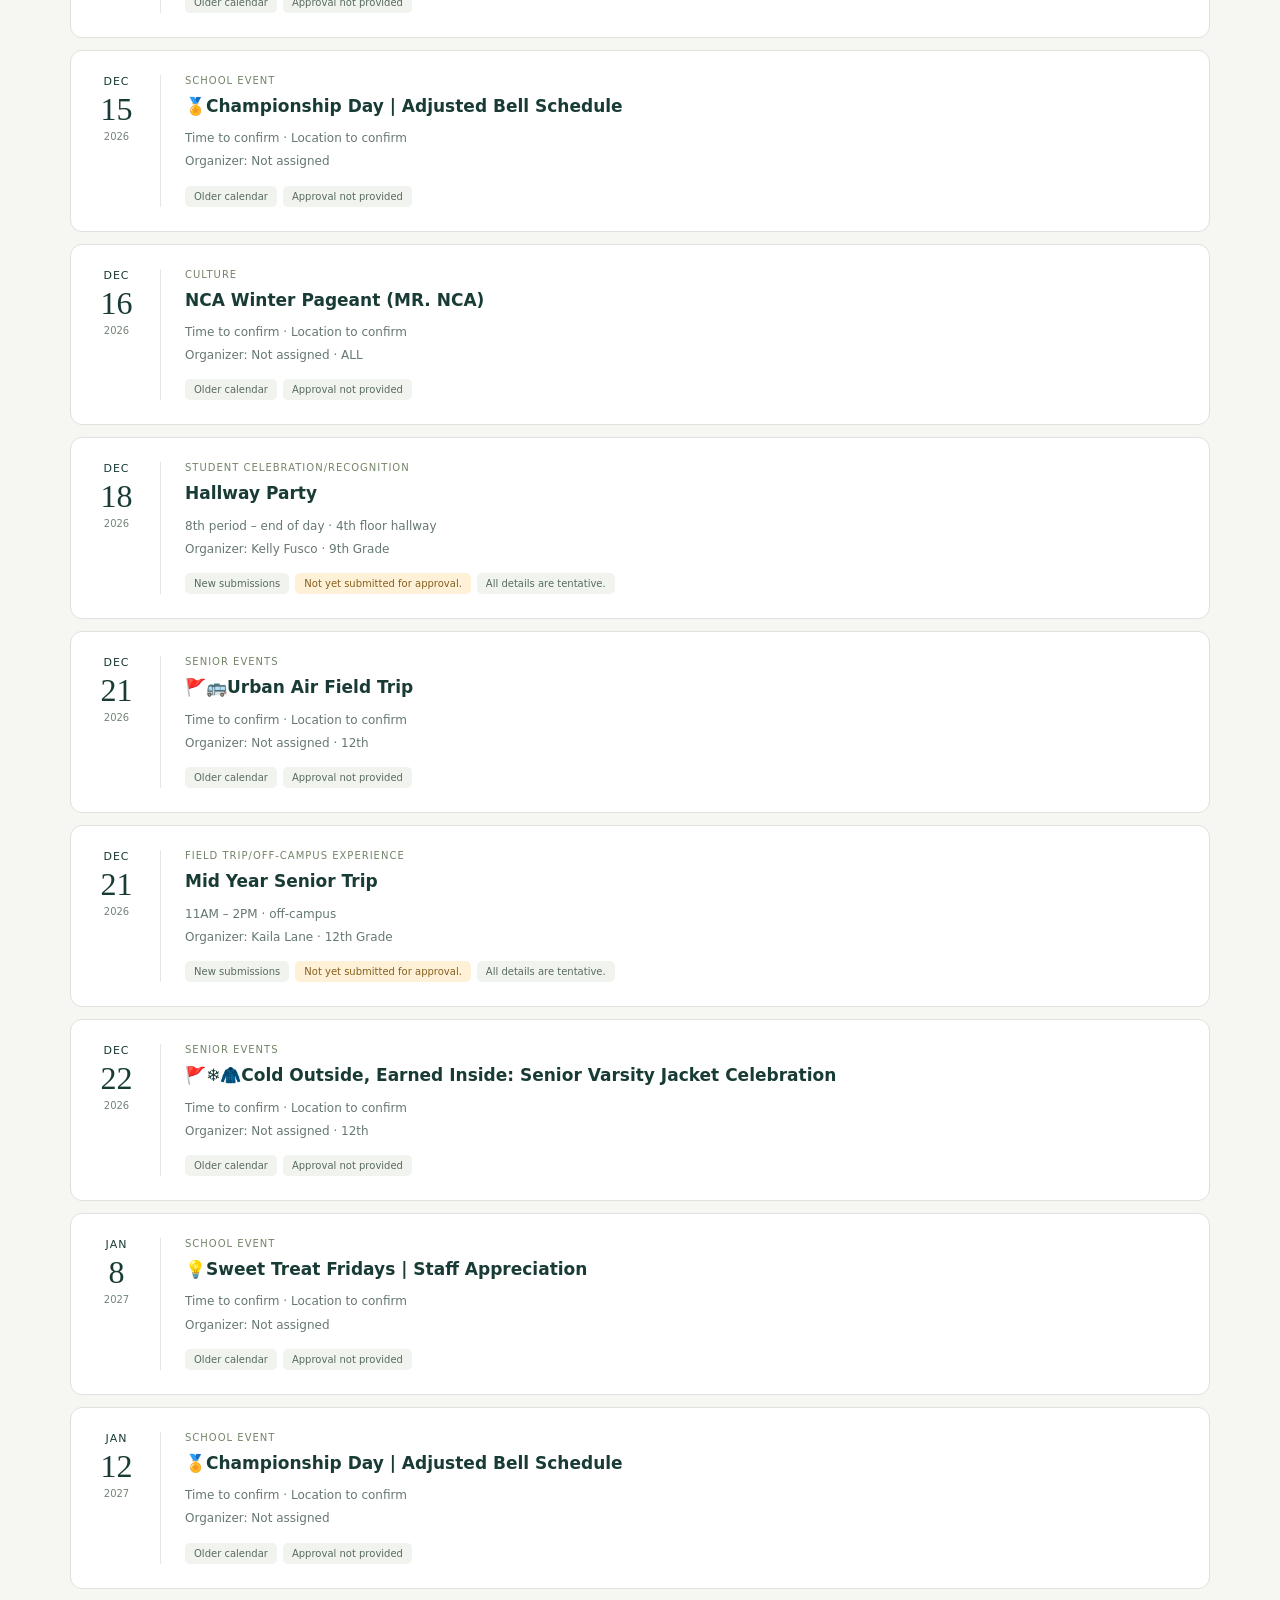
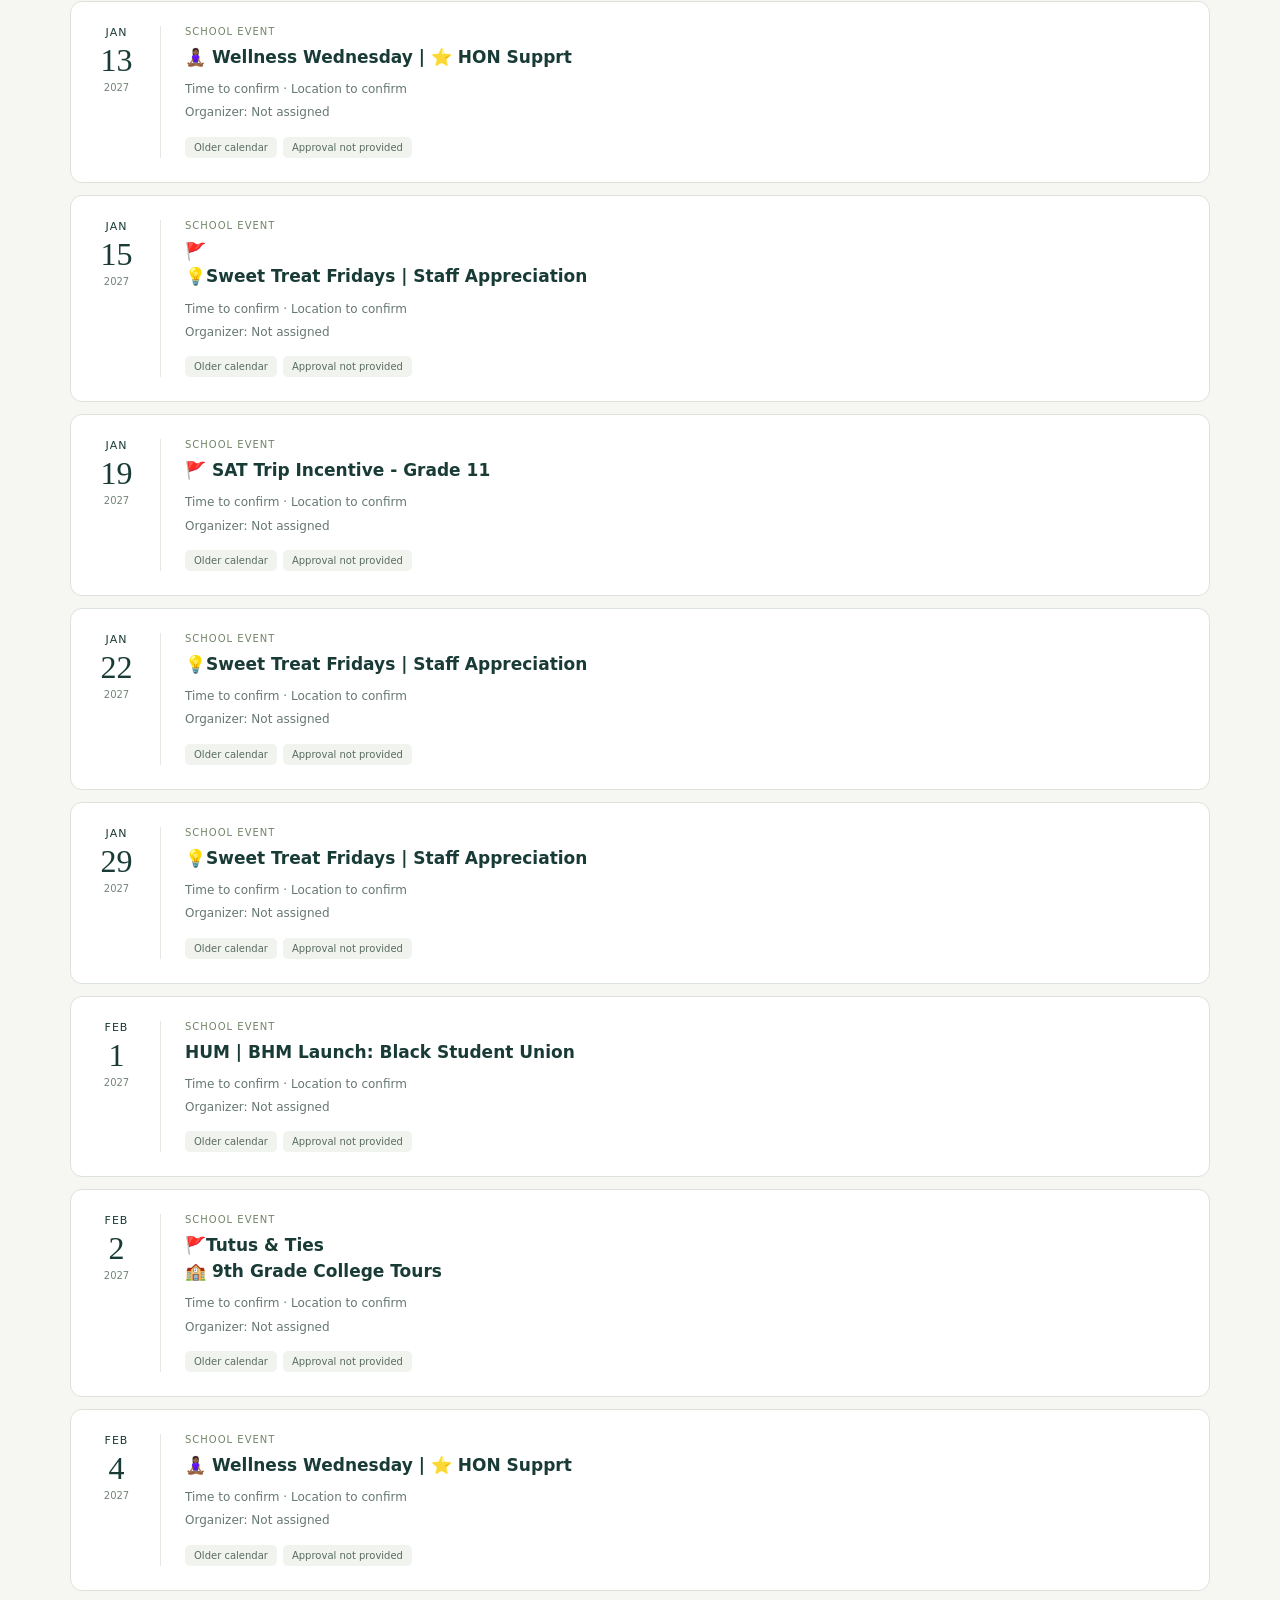
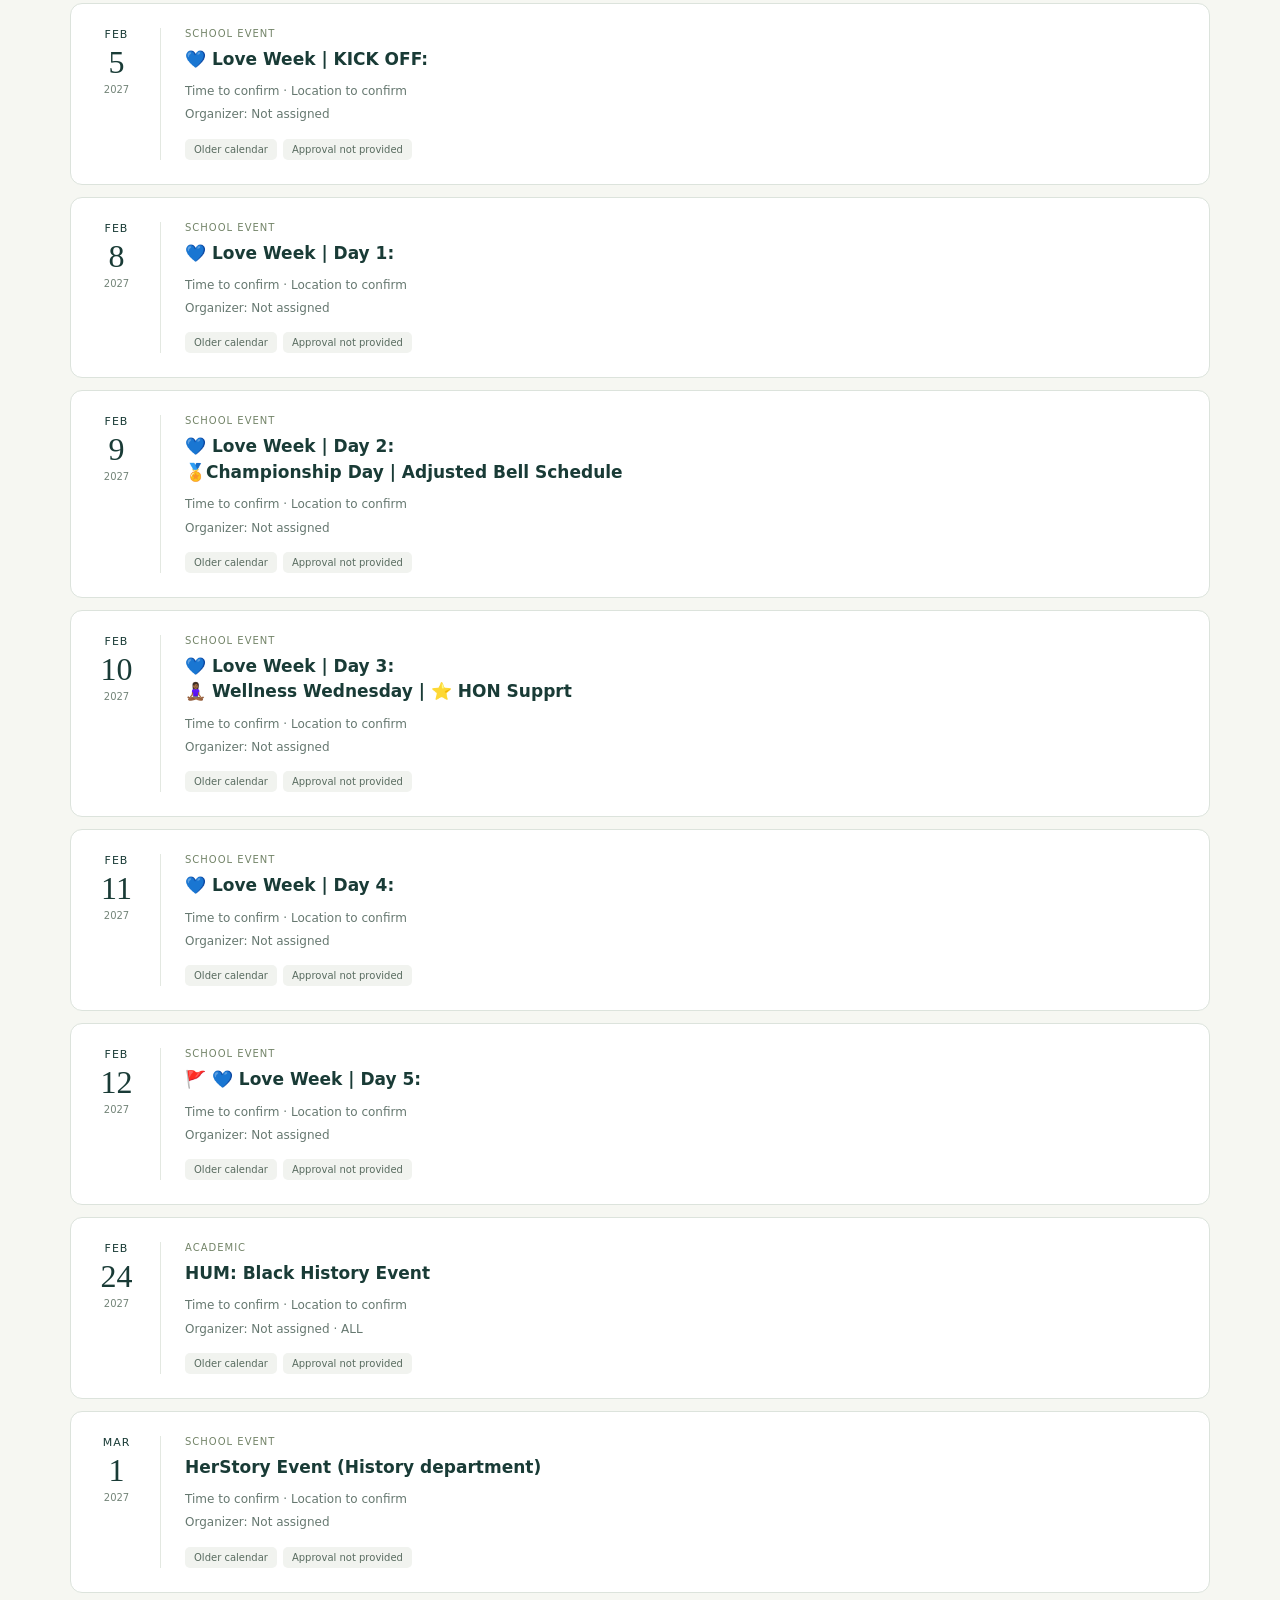
==== commit 7dd431c5: "Connect public Google Sheets feed and correct Collegiate branding" ====
--- a/docs/index.html
+++ b/docs/index.html
@@ -1,10 +1,10 @@
 <!doctype html>
-<html lang="en"><head><meta charset="UTF-8"><meta name="viewport" content="width=device-width,initial-scale=1"><title>Collegiatte · School events</title><link rel="stylesheet" href="./style.css"><script src="./app.js" defer></script></head>
-<body><header><a class="brand" href="./">c<span>Collegiatte</span></a><span class="staff">SCHOOL EVENTS</span></header>
+<html lang="en"><head><meta charset="UTF-8"><meta name="viewport" content="width=device-width,initial-scale=1"><title>Collegiate · School events</title><link rel="stylesheet" href="./style.css"><script src="./app.js" defer></script></head>
+<body><header><a class="brand" href="./">c<span>Collegiate</span></a><span class="staff">SCHOOL EVENTS</span></header>
 <main><div class="eyebrow">SCHOOL YEAR 2026 — 2027</div><h1>A little more connected.</h1><p class="intro">Your school’s events, plans, and people. All in one place.</p>
 <section class="stats" aria-label="Event summary"><div><strong id="total">—</strong><span>Events in the calendar</span></div><div><strong id="submitted">—</strong><span>New submissions</span></div><div><strong id="review">—</strong><span>Need import review</span></div></section>
 <div class="section-heading"><h2>The school calendar</h2><span id="source">Loading events…</span></div>
-<p class="notice">Open calendar · Includes tentative and unapproved events. Uploaded snapshots are in use; live Google Sheets sync is not connected.</p>
+<p class="notice">Open calendar · Includes tentative and unapproved events.</p><div class="sync-bar"><p id="sync-status" role="status">Loading saved events and connecting to Google Sheets…</p><button id="refresh-events" type="button">Refresh now</button></div>
 <section class="filters" aria-label="Filter events"><label>Search<input id="search" type="search" placeholder="Event, location, or organizer"></label><label>Month<select id="month"><option value="">All months</option></select></label><label>Source<select id="origin"><option value="">Both spreadsheets</option><option>Older calendar</option><option>New submissions</option></select></label><label>Approval<select id="approval"><option value="">All approval statuses</option><option value="approved">Approved</option><option value="pending">Not yet approved</option><option value="unknown">Not provided</option></select></label><label class="check"><input id="flagged" type="checkbox"> Needs import review</label></section>
 <div class="view-bar"><div class="view-toggle" role="group" aria-label="Event view"><button id="list-view" type="button" aria-pressed="true">List view</button><button id="calendar-view" type="button" aria-pressed="false">Calendar view</button></div><div id="calendar-nav" class="calendar-nav" hidden><button id="prev-month" type="button" aria-label="Previous month">←</button><h3 id="calendar-title"></h3><button id="next-month" type="button" aria-label="Next month">→</button></div></div><p id="results" role="status"></p><p id="calendar-help" class="details" hidden>Select an event to see its details. Scroll sideways on smaller screens to see the full week.</p><div id="calendar" hidden></div><div id="events" class="events"></div><p id="error" role="alert" hidden></p>
-<footer>Collegiatte · Built for the people who make school happen.</footer></main></body></html>
+<footer>Collegiate · Built for the people who make school happen.</footer></main></body></html>
--- a/docs/style.css
+++ b/docs/style.css
@@ -1,2 +1,4 @@
 :root{font-family:Inter,ui-sans-serif,system-ui,sans-serif;color:#193b36;background:#f6f7f2}*{box-sizing:border-box}body{margin:0}header{height:90px;border-bottom:1px solid #dce3dc;display:flex;align-items:center;justify-content:space-between;padding:0 max(5vw,24px);background:#fff}.brand{display:flex;align-items:center;gap:12px;font-size:38px;font-weight:800;color:#2f6c54;text-decoration:none}.brand span{font-size:23px;letter-spacing:-1px}.staff{font-size:11px;letter-spacing:2px;border:1px solid #d0ddd2;border-radius:30px;padding:10px 15px}main{max-width:1200px;padding:55px 30px;margin:auto}.eyebrow{font-size:11px;font-weight:700;letter-spacing:2px;color:#637f6a}h1{font-family:Georgia,serif;font-weight:400;font-size:clamp(36px,5vw,60px);letter-spacing:-2px;margin:18px 0}.intro{color:#667870;font-size:17px}.stats{display:grid;grid-template-columns:repeat(3,1fr);gap:20px;margin:38px 0 48px}.stats div{border:1px solid #dbe3d8;background:#edf1e7;border-radius:14px;padding:24px}.stats div:nth-child(2){background:#f3ecd9}.stats div:nth-child(3){background:#e6eeeb}.stats strong{display:block;font-size:34px;font-weight:500;margin-bottom:8px}.stats span{font-size:13px;color:#52675c}.section-heading{display:flex;align-items:center;justify-content:space-between;gap:12px}h2{font-family:Georgia,serif;font-weight:400;font-size:29px;margin:0}.section-heading span{font-size:12px;color:#65776c}.notice{font-size:12px;line-height:1.7;color:#665b3d;padding:14px 18px;background:#f4eedf;border-radius:9px}.filters{display:flex;gap:12px;align-items:end;flex-wrap:wrap;margin-top:25px}label{display:flex;flex-direction:column;gap:7px;font-size:11px;font-weight:600;color:#52675c}label:first-child{flex:1;min-width:210px}input,select{border:1px solid #cdd9ce;border-radius:8px;padding:12px;color:#193b36;background:white;font:inherit;font-size:13px;min-height:42px}.check{flex-direction:row;align-items:center;min-height:42px}.check input{min-height:0;accent-color:#2f6c54}input:focus-visible,select:focus-visible,a:focus-visible{outline:3px solid #a7caae;outline-offset:2px}#results{font-size:12px;color:#667870;margin:24px 0 12px}.events{display:grid;gap:12px}.event{display:flex;gap:24px;border:1px solid #dce3dc;border-radius:12px;background:white;padding:24px}.date{min-width:66px;border-right:1px solid #e3e8e1;padding-right:22px;text-align:center;display:flex;flex-direction:column;gap:3px}.date span{font-size:11px;text-transform:uppercase;letter-spacing:1px}.date strong{font-family:Georgia,serif;font-size:32px;font-weight:400}.date small{font-size:10px;color:#748579}.category{font-size:10px;text-transform:uppercase;letter-spacing:1px;color:#738468}.event-body{min-width:0}h3{margin:8px 0 10px;font-size:17px;line-height:1.5;white-space:pre-line;overflow-wrap:anywhere}.details{font-size:12px;color:#667870;line-height:1.6;margin:4px 0}.tags{display:flex;gap:6px;flex-wrap:wrap;margin-top:14px}.tag{font-size:10px;padding:5px 9px;border-radius:5px;background:#f1f3ef;color:#586b5f}.tag.approved{background:#e8f3e7;color:#376540}.tag.pending{background:#fff1d8;color:#84601e}.warning{font-size:12px;color:#99671d}.empty{padding:35px;text-align:center}footer{padding:40px 0 5px;font-size:11px;color:#78867a}@media(max-width:650px){main{padding:30px 18px}.stats{gap:8px;margin:25px 0 32px}.stats div{padding:15px}.stats strong{font-size:27px}.stats span{font-size:11px}.staff{font-size:9px;letter-spacing:1px}.event{padding:18px;gap:14px}.date{padding-right:14px;min-width:56px}.section-heading{align-items:start;flex-direction:column}select{max-width:100%}}
 [hidden]{display:none!important}.view-bar{display:flex;justify-content:space-between;align-items:center;gap:16px;flex-wrap:wrap;margin-top:24px}.view-toggle{display:flex;gap:5px;padding:4px;border:1px solid #cdd9ce;border-radius:10px;background:#edf1e7}button{font:inherit;color:#193b36;background:white;border:1px solid #cdd9ce;border-radius:7px;padding:10px 15px;cursor:pointer}button:focus-visible,summary:focus-visible{outline:3px solid #a7caae;outline-offset:2px}.view-toggle button{border:0;background:transparent;font-size:13px}.view-toggle button[aria-pressed=true]{background:#2f6c54;color:#fff}.calendar-nav{display:flex;align-items:center;gap:12px}.calendar-nav h3{min-width:155px;text-align:center;font-size:16px}.calendar-scroll{overflow-x:auto;border:1px solid #dce3dc;border-radius:12px;margin:15px 0 24px;background:#fff}.calendar-table{width:100%;min-width:850px;table-layout:fixed;border-collapse:collapse}.calendar-table th{font-size:11px;font-weight:500;padding:15px 4px;background:#edf1e7}.calendar-table td{border:1px solid #e0e7dd;vertical-align:top;padding:8px;height:125px}.calendar-blank{background:#f5f7f2}.day-number{display:inline-flex;align-items:center;justify-content:center;font-size:12px;height:27px;width:27px;margin-bottom:6px}.day-number.today{background:#2f6c54;color:white;border-radius:50%}.calendar-event{padding:8px;margin-bottom:6px;border-left:3px solid #829486;background:#f1f3ef;border-radius:4px;overflow-wrap:anywhere}.calendar-event.approved{background:#e8f3e7;border-color:#609669}.calendar-event.pending{background:#fff1d8;border-color:#c89b49}.calendar-event summary{font-size:11px;line-height:1.5;cursor:pointer;white-space:pre-line}.calendar-event p{font-size:11px;line-height:1.5;margin:8px 0}.calendar-event[open]{box-shadow:0 2px 5px #193b3610}
+
+.sync-bar{display:flex;align-items:center;justify-content:space-between;gap:15px;margin:15px 0}.sync-bar p{font-size:12px;line-height:1.7;color:#667870}.sync-bar button{white-space:nowrap;font-size:12px}button:disabled{opacity:.55;cursor:wait}
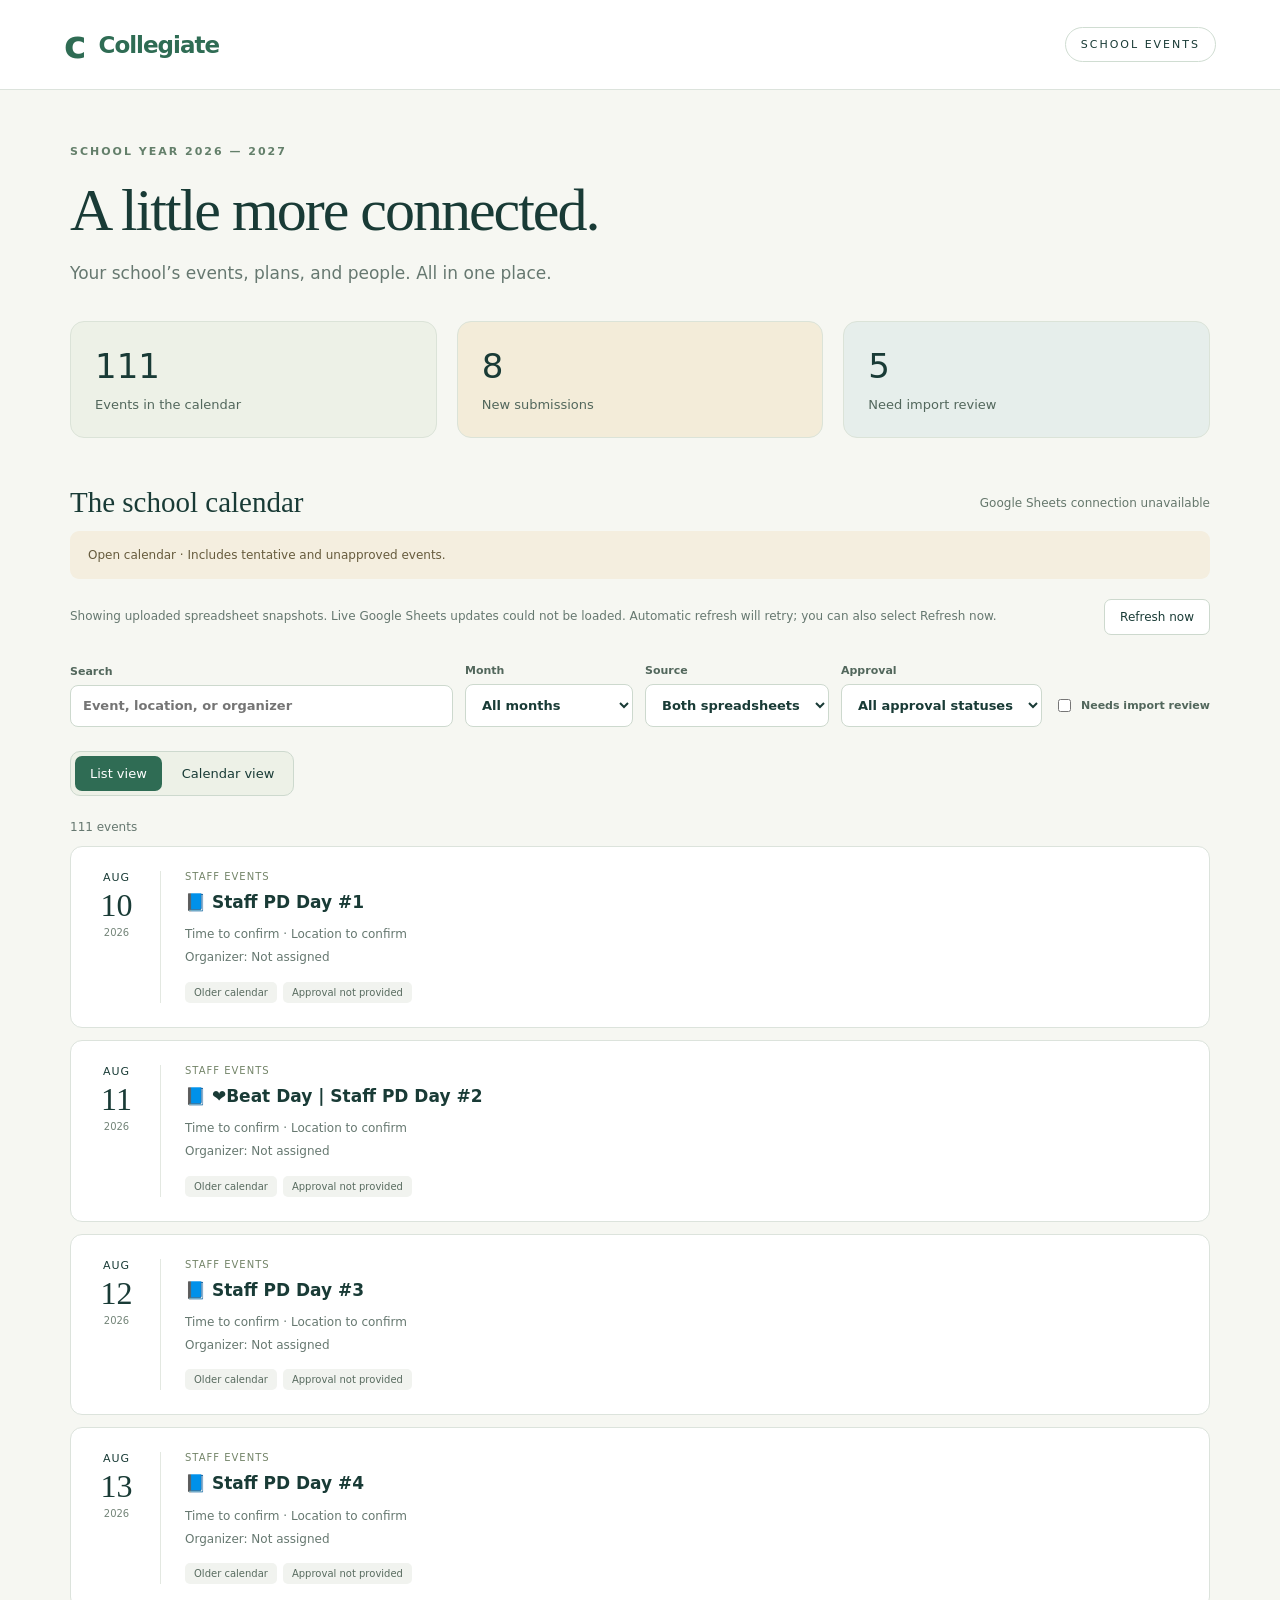
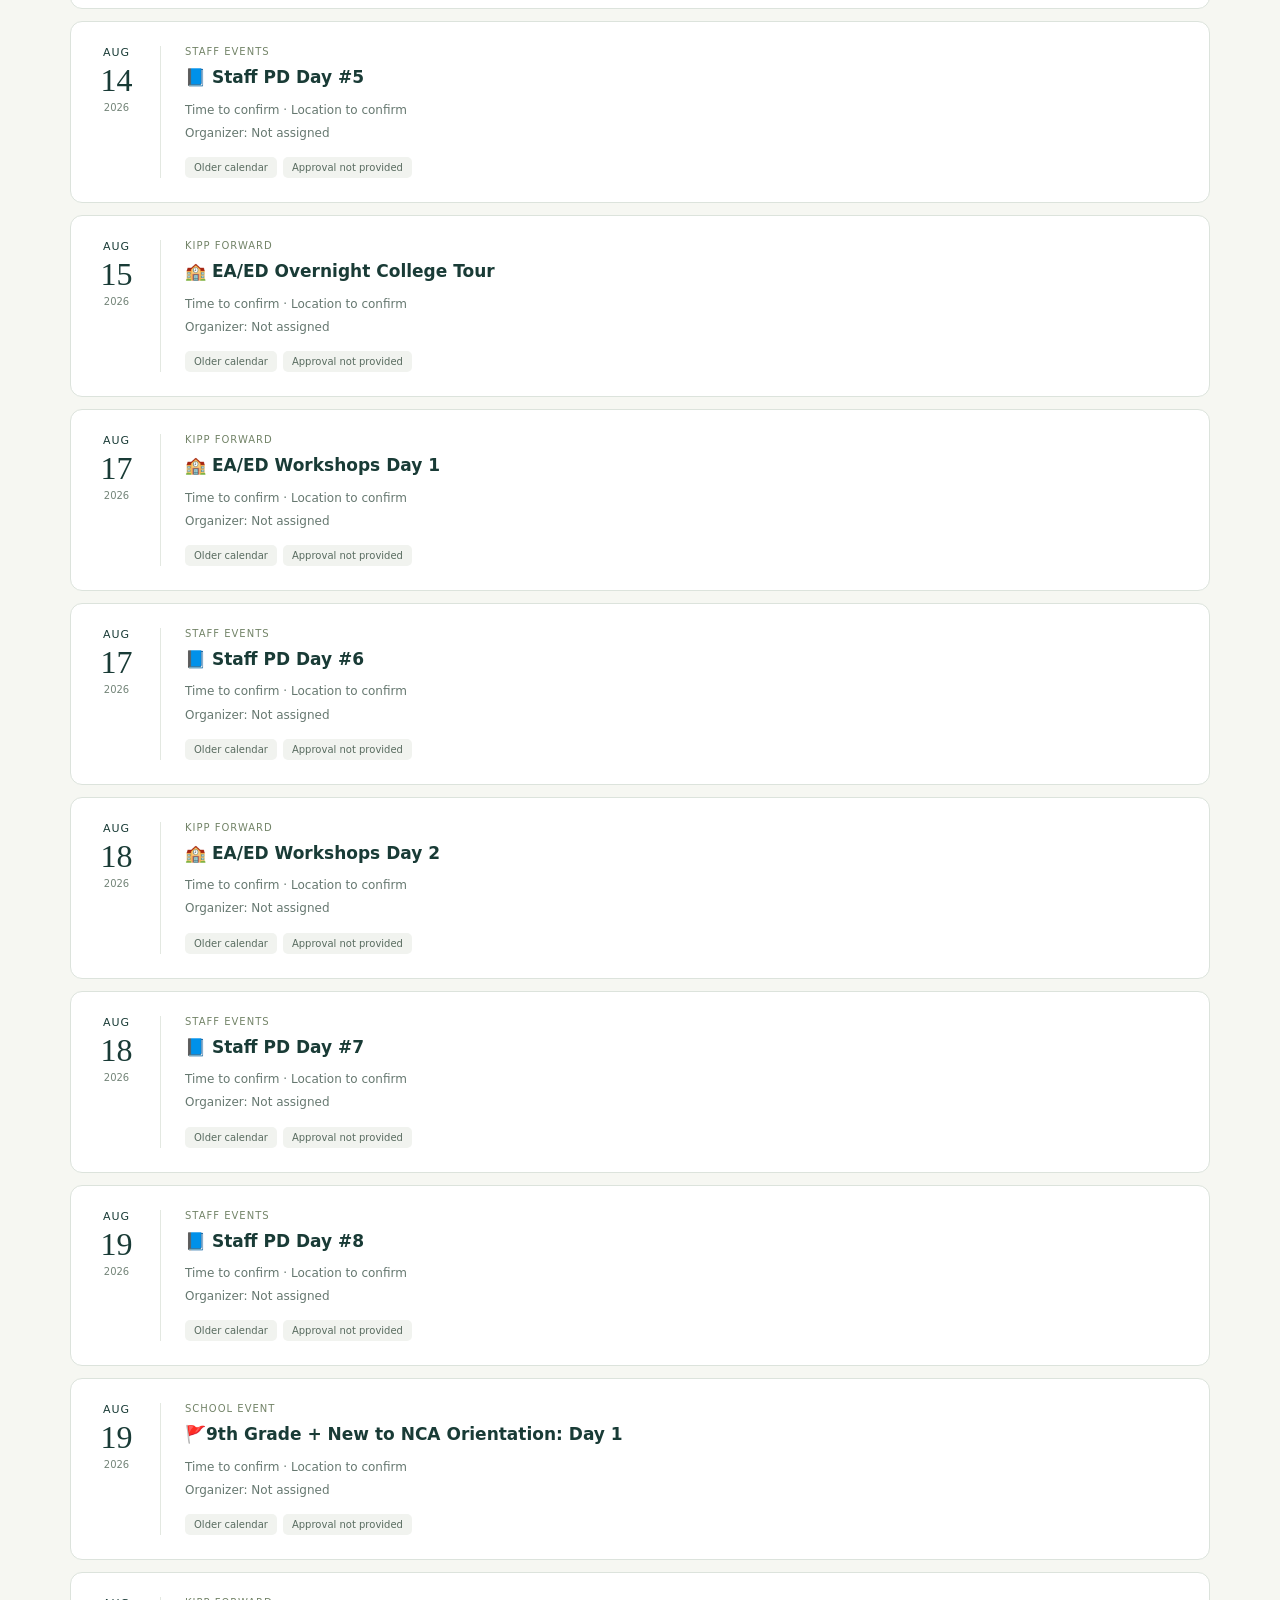
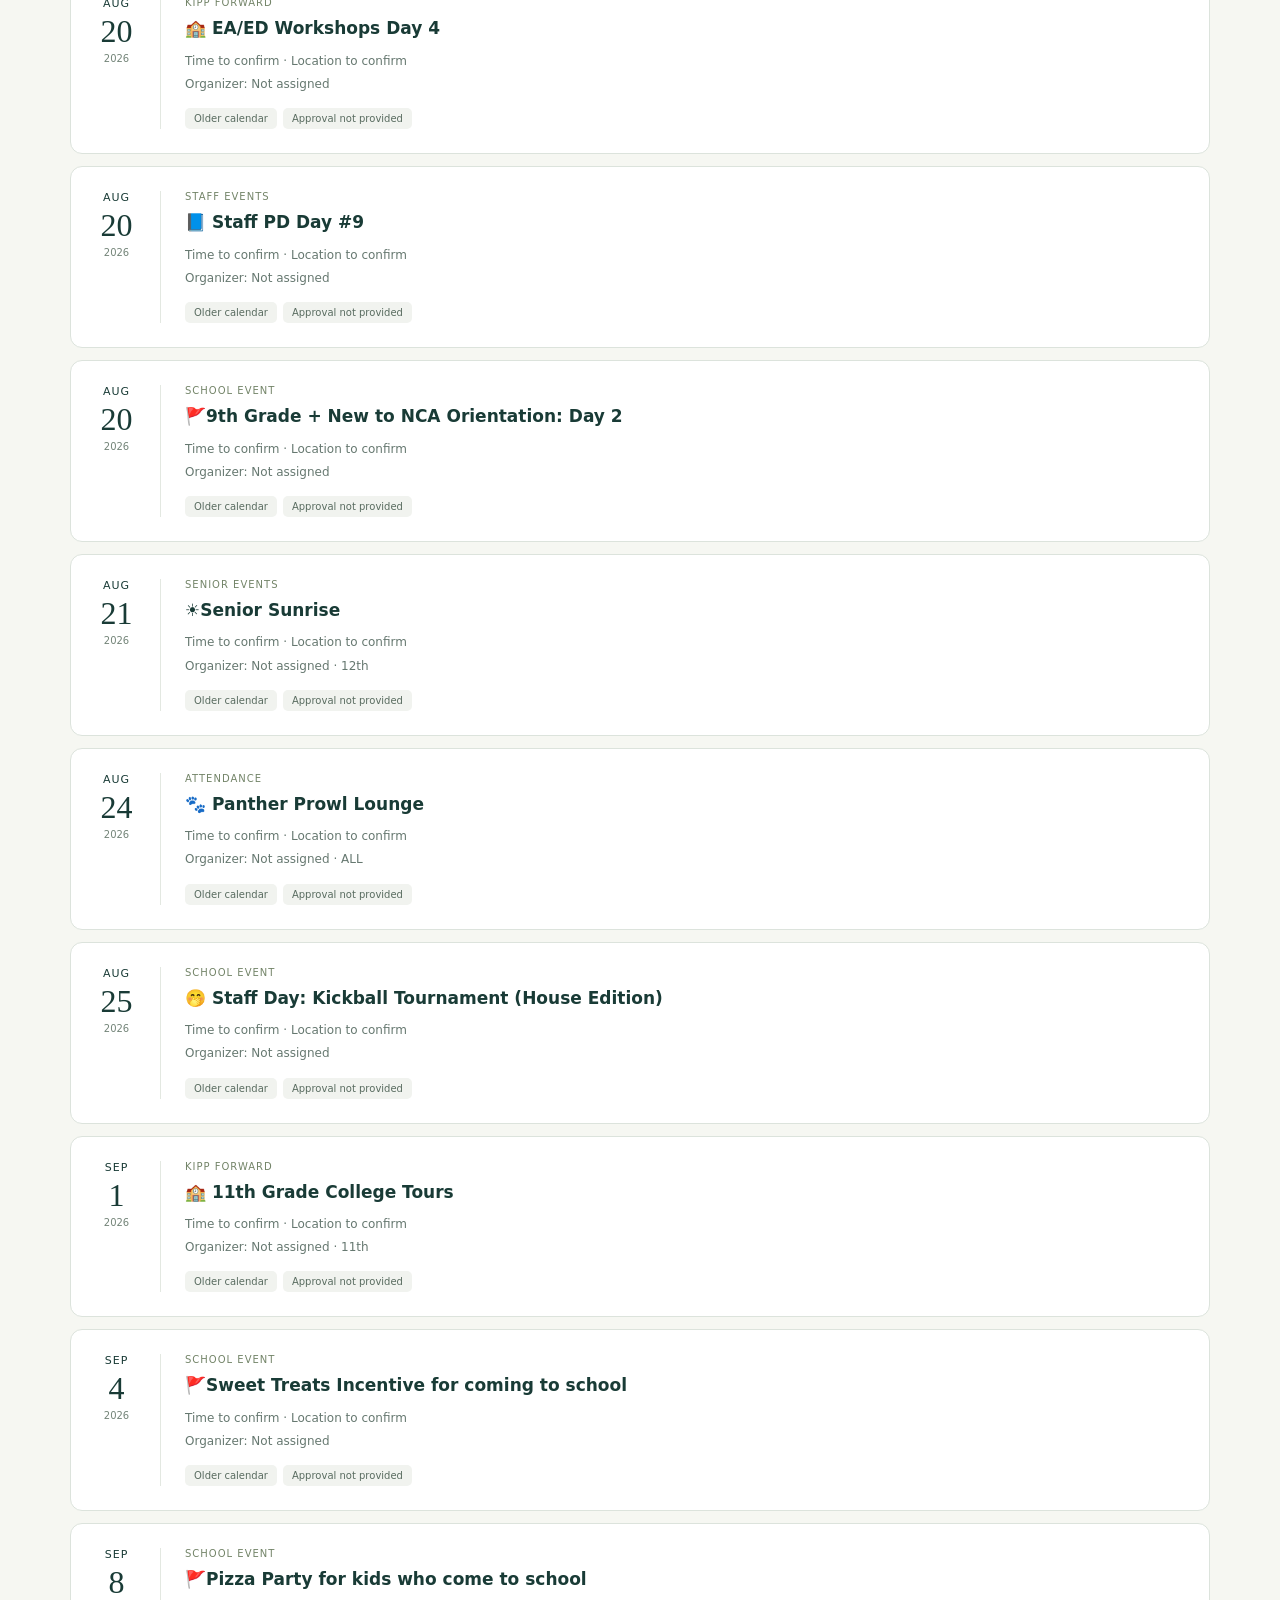
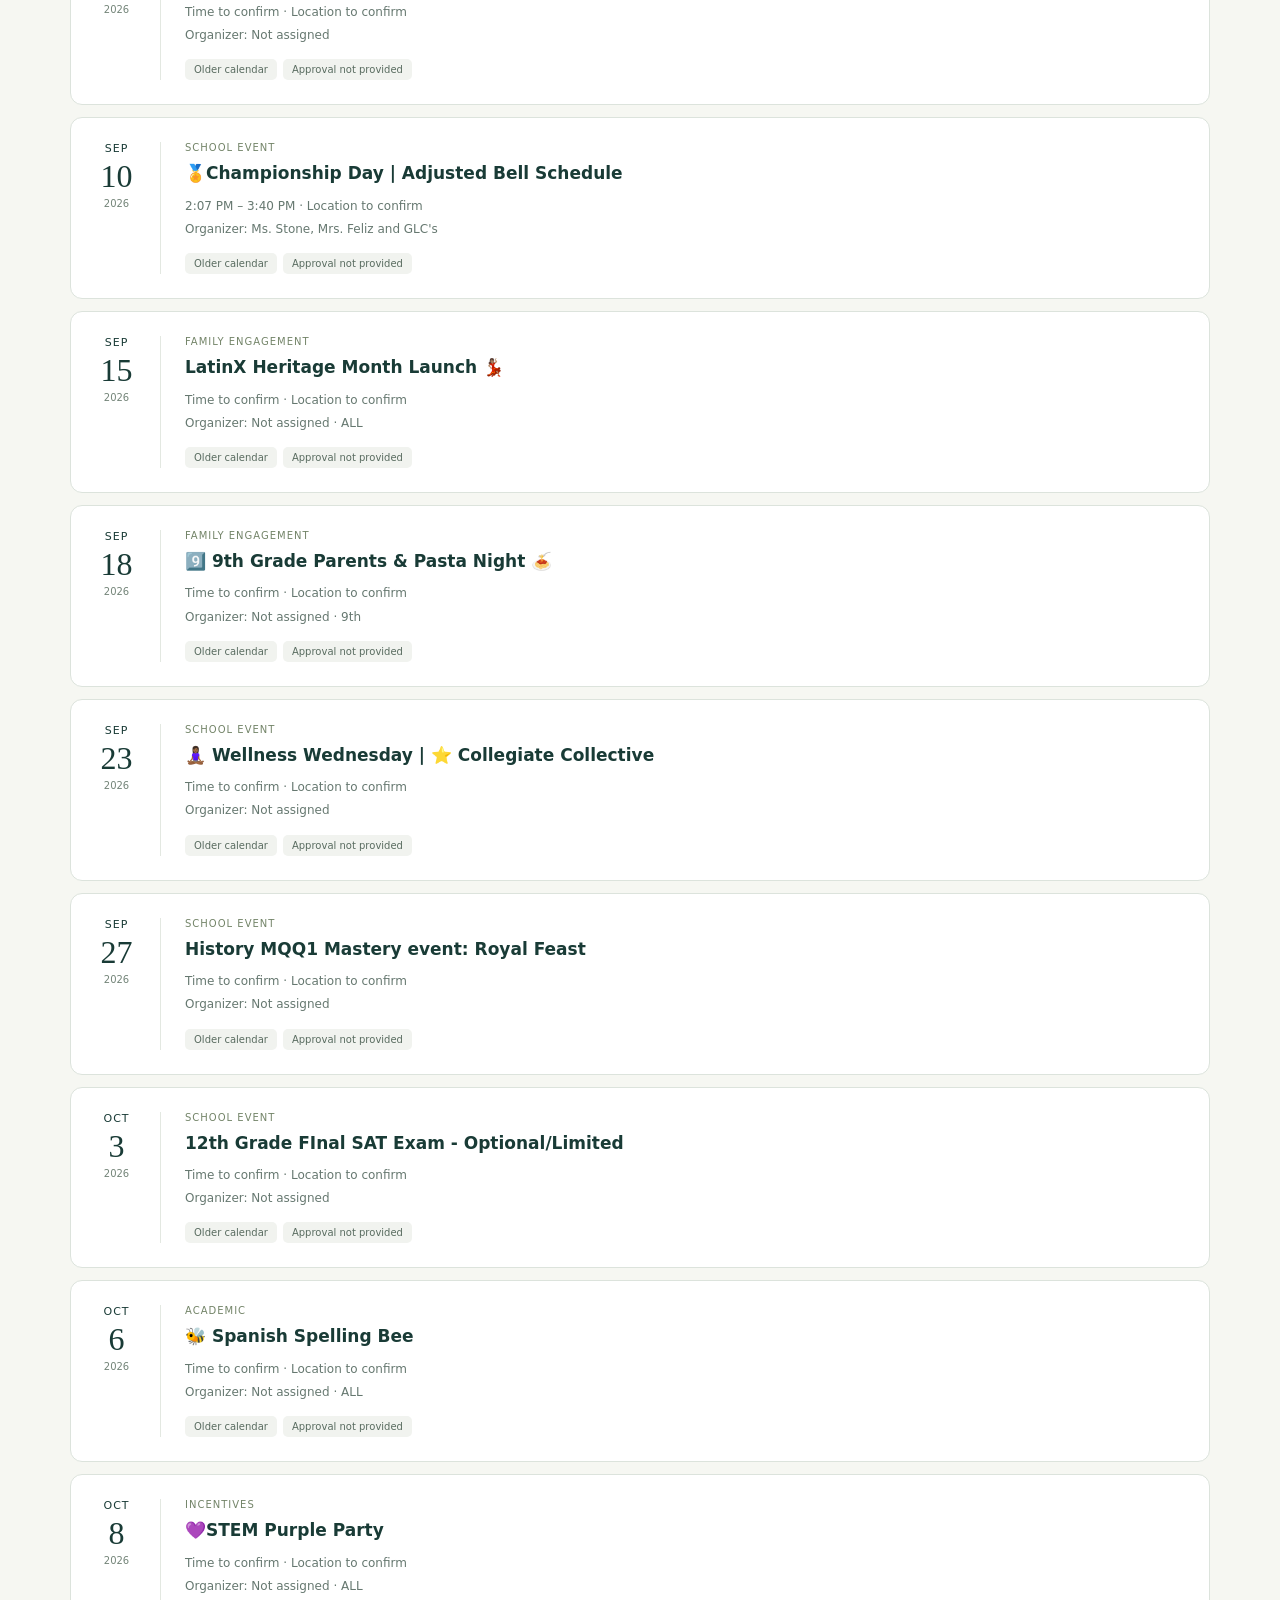
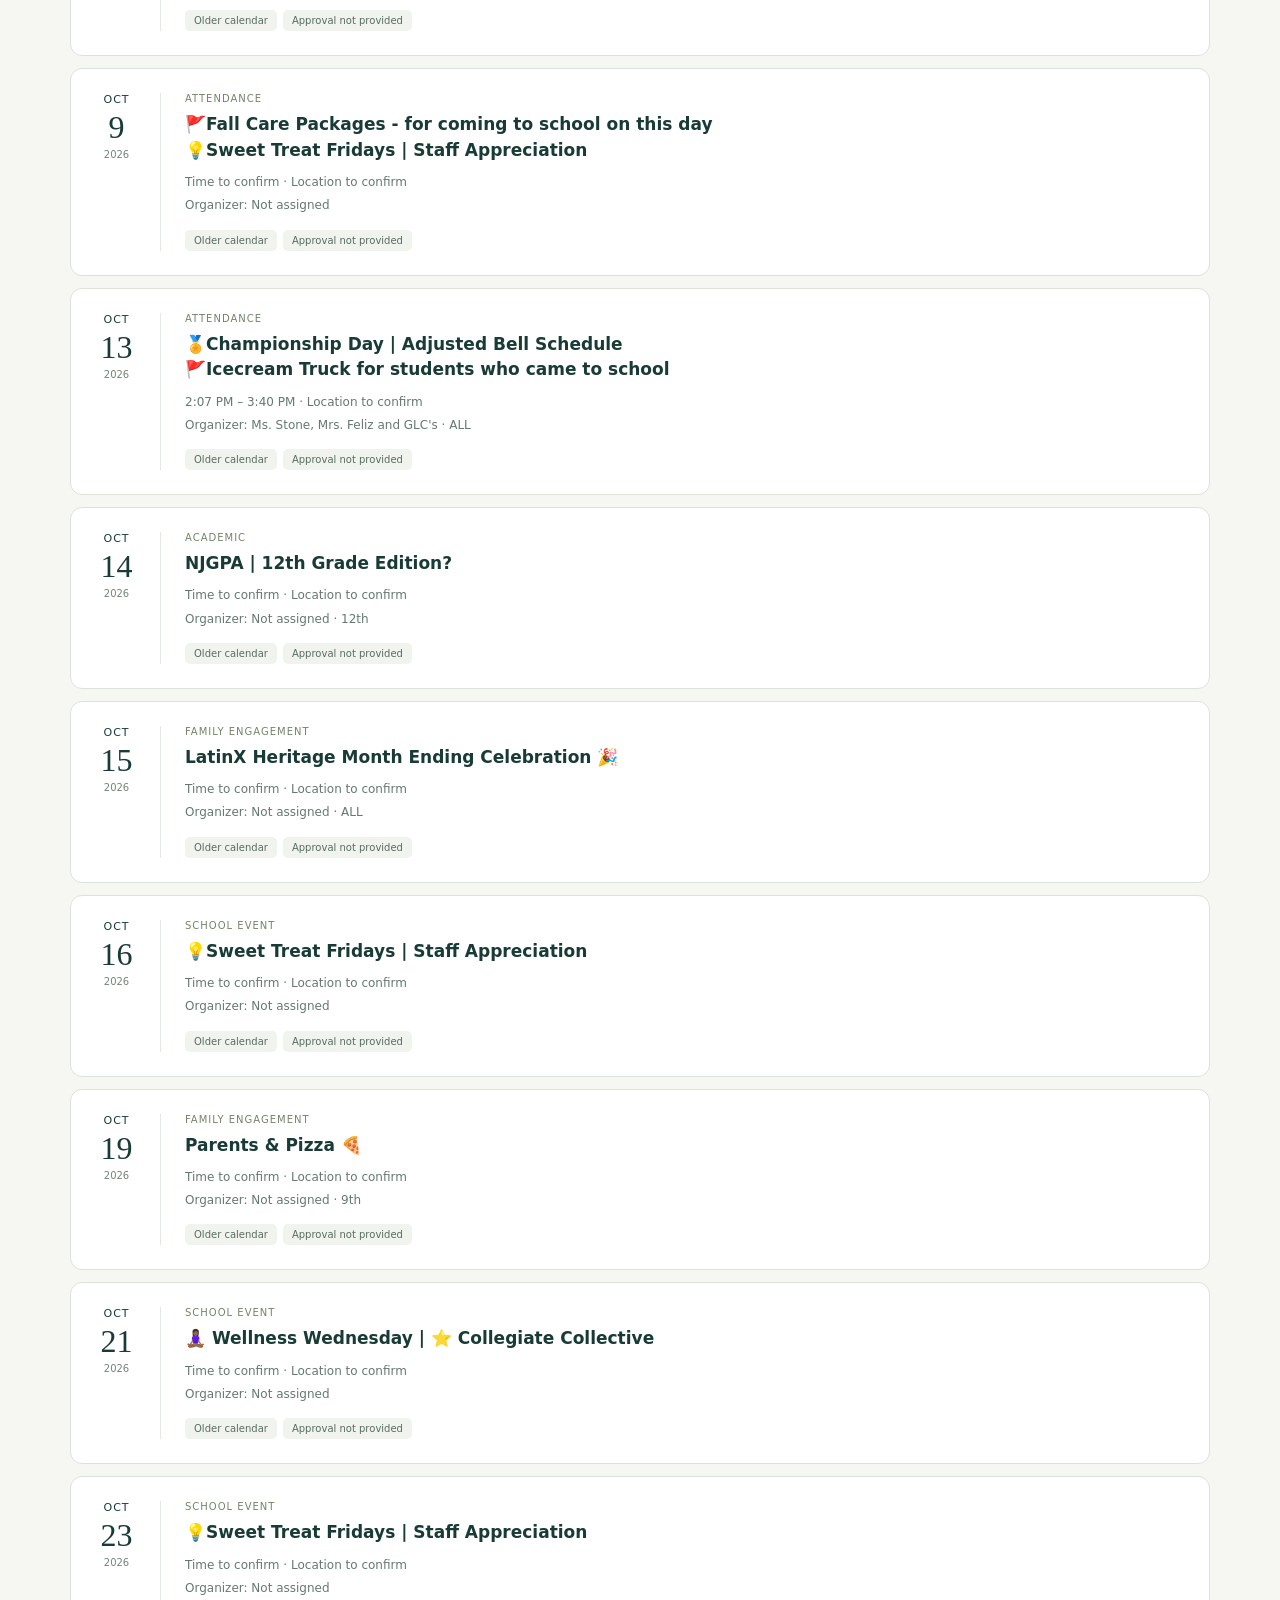
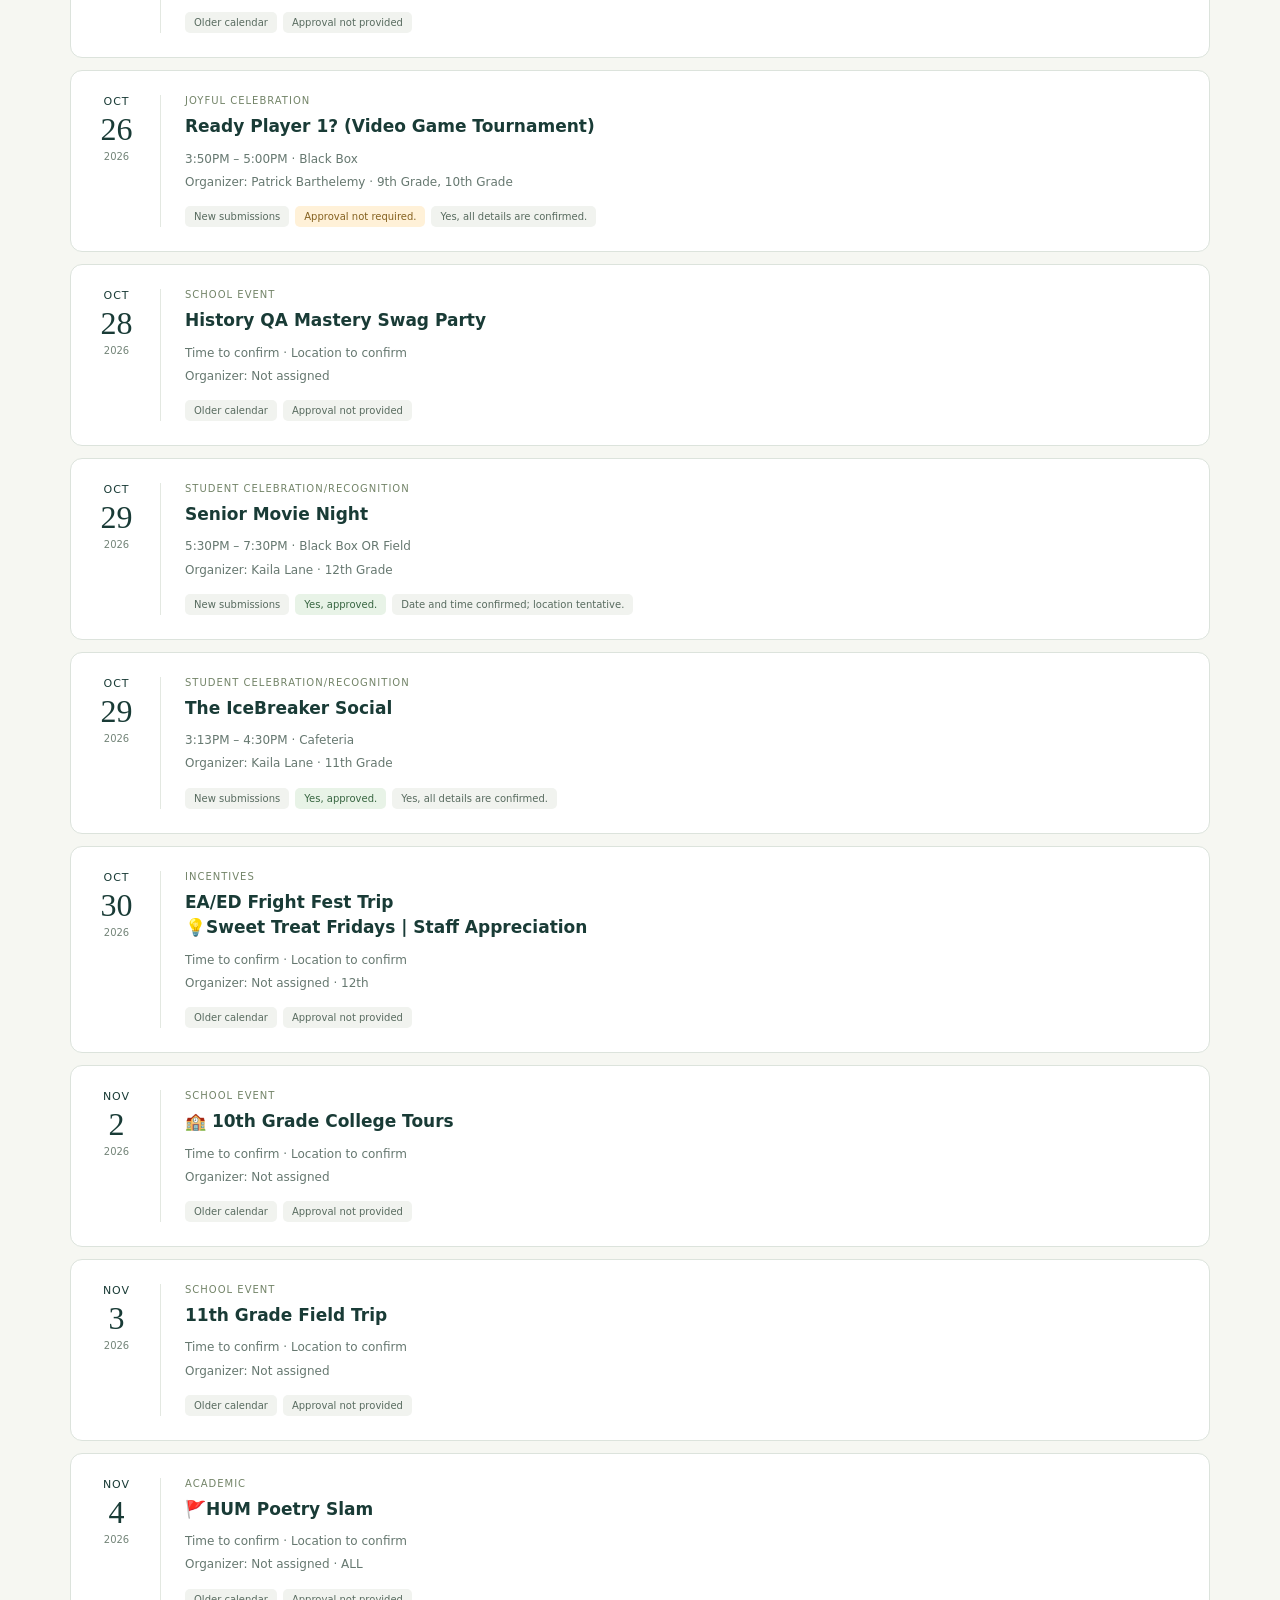
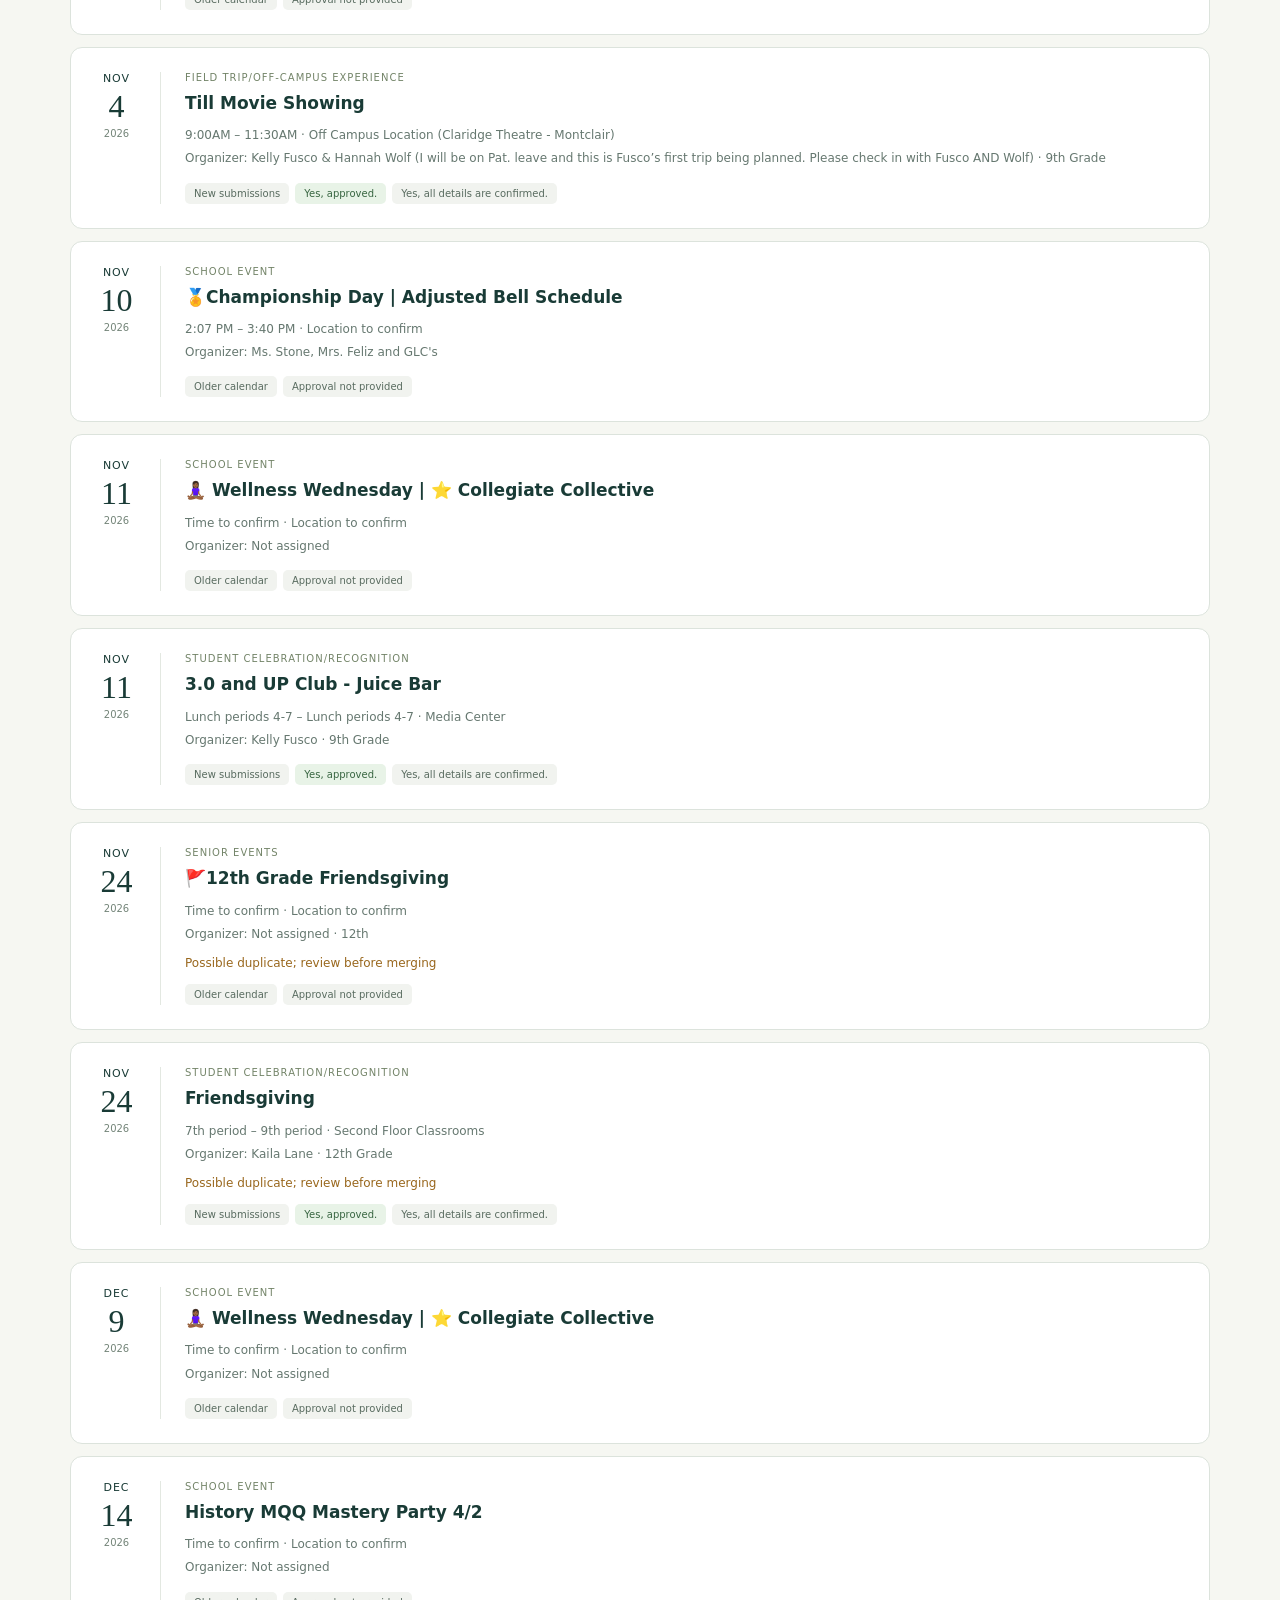
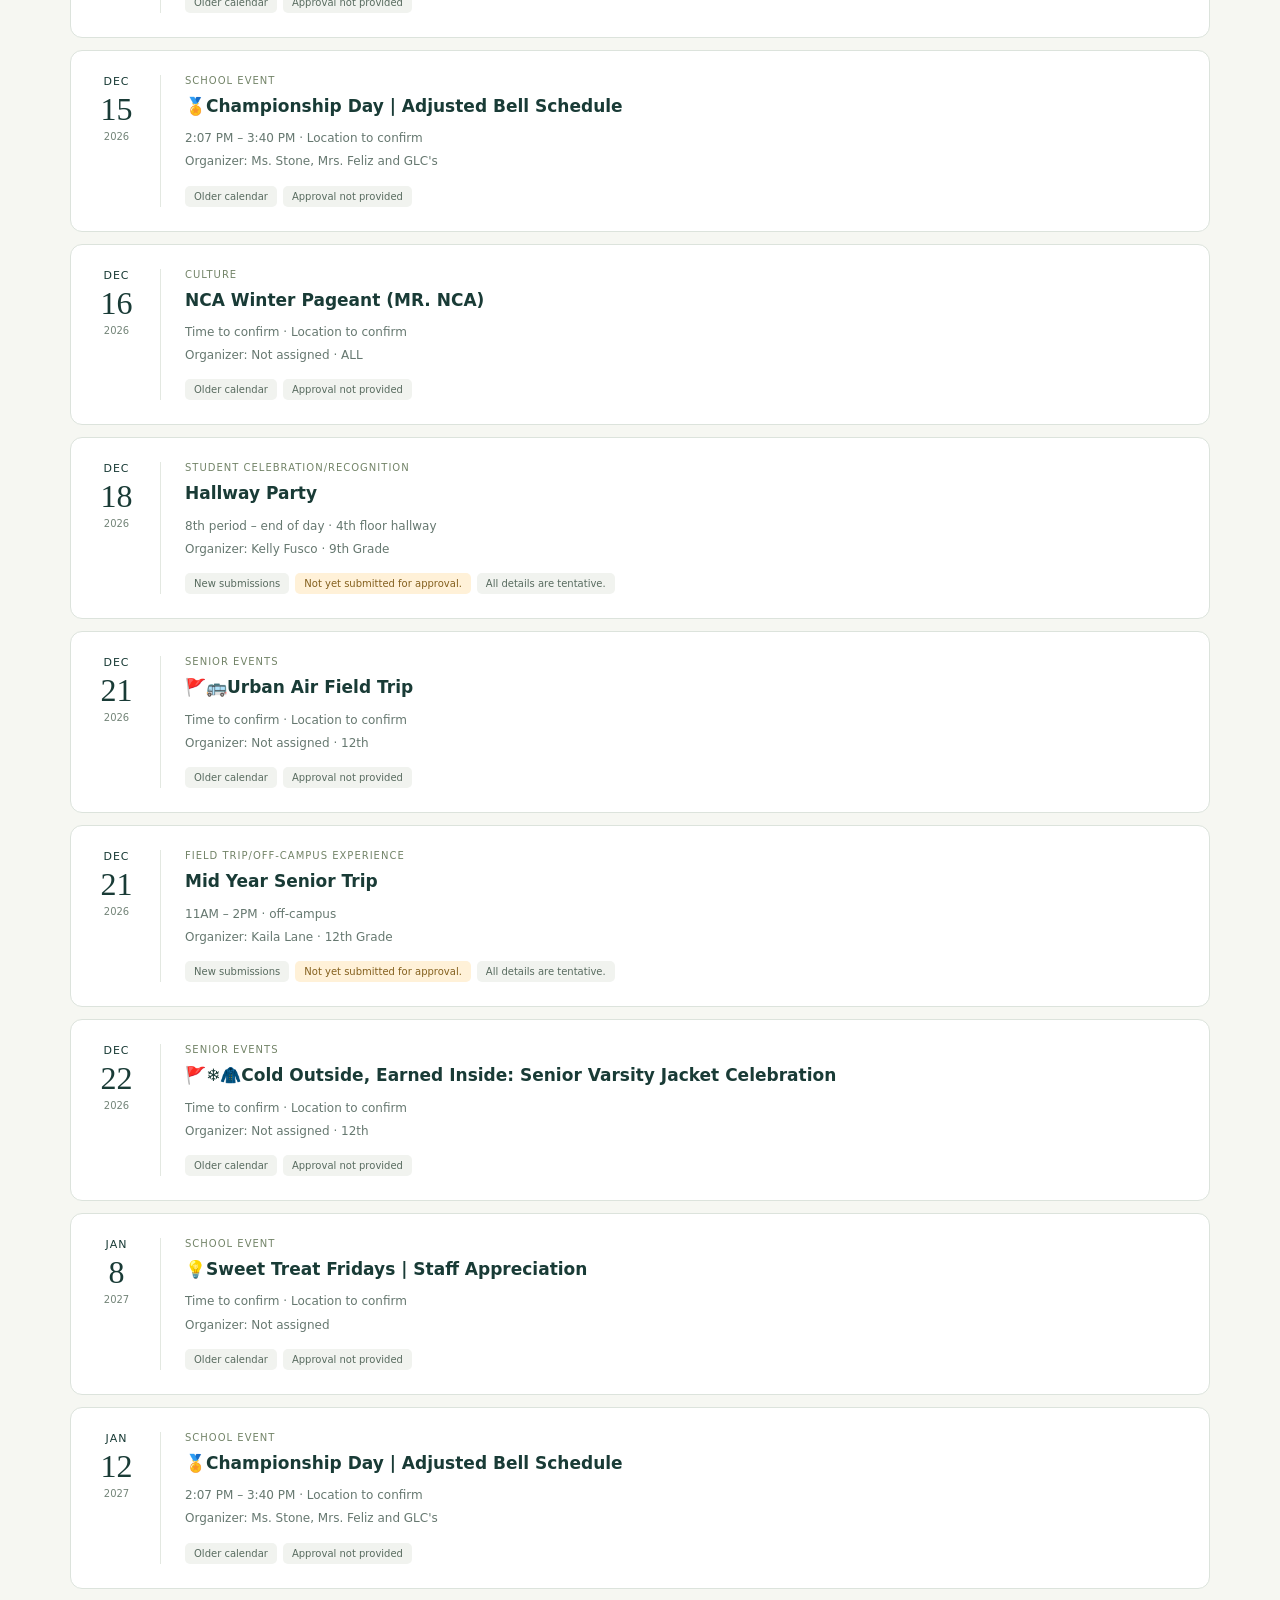
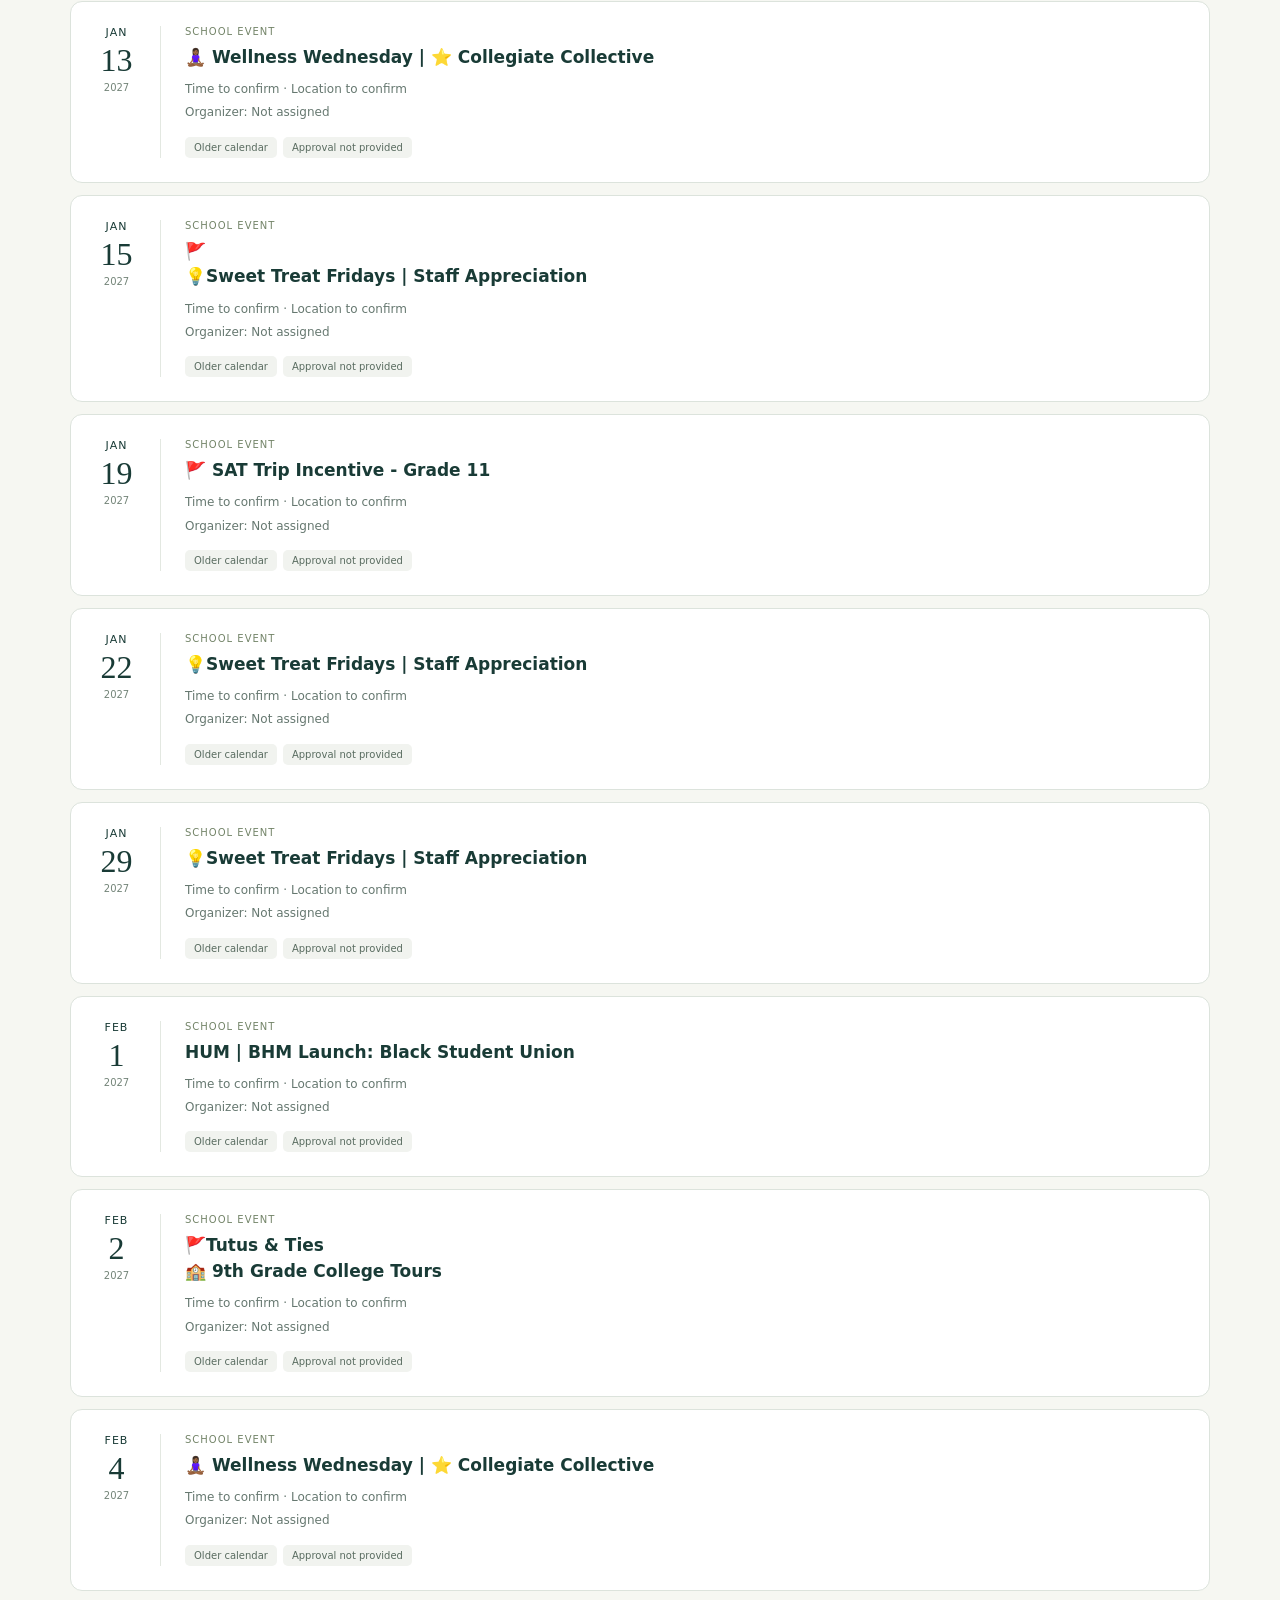
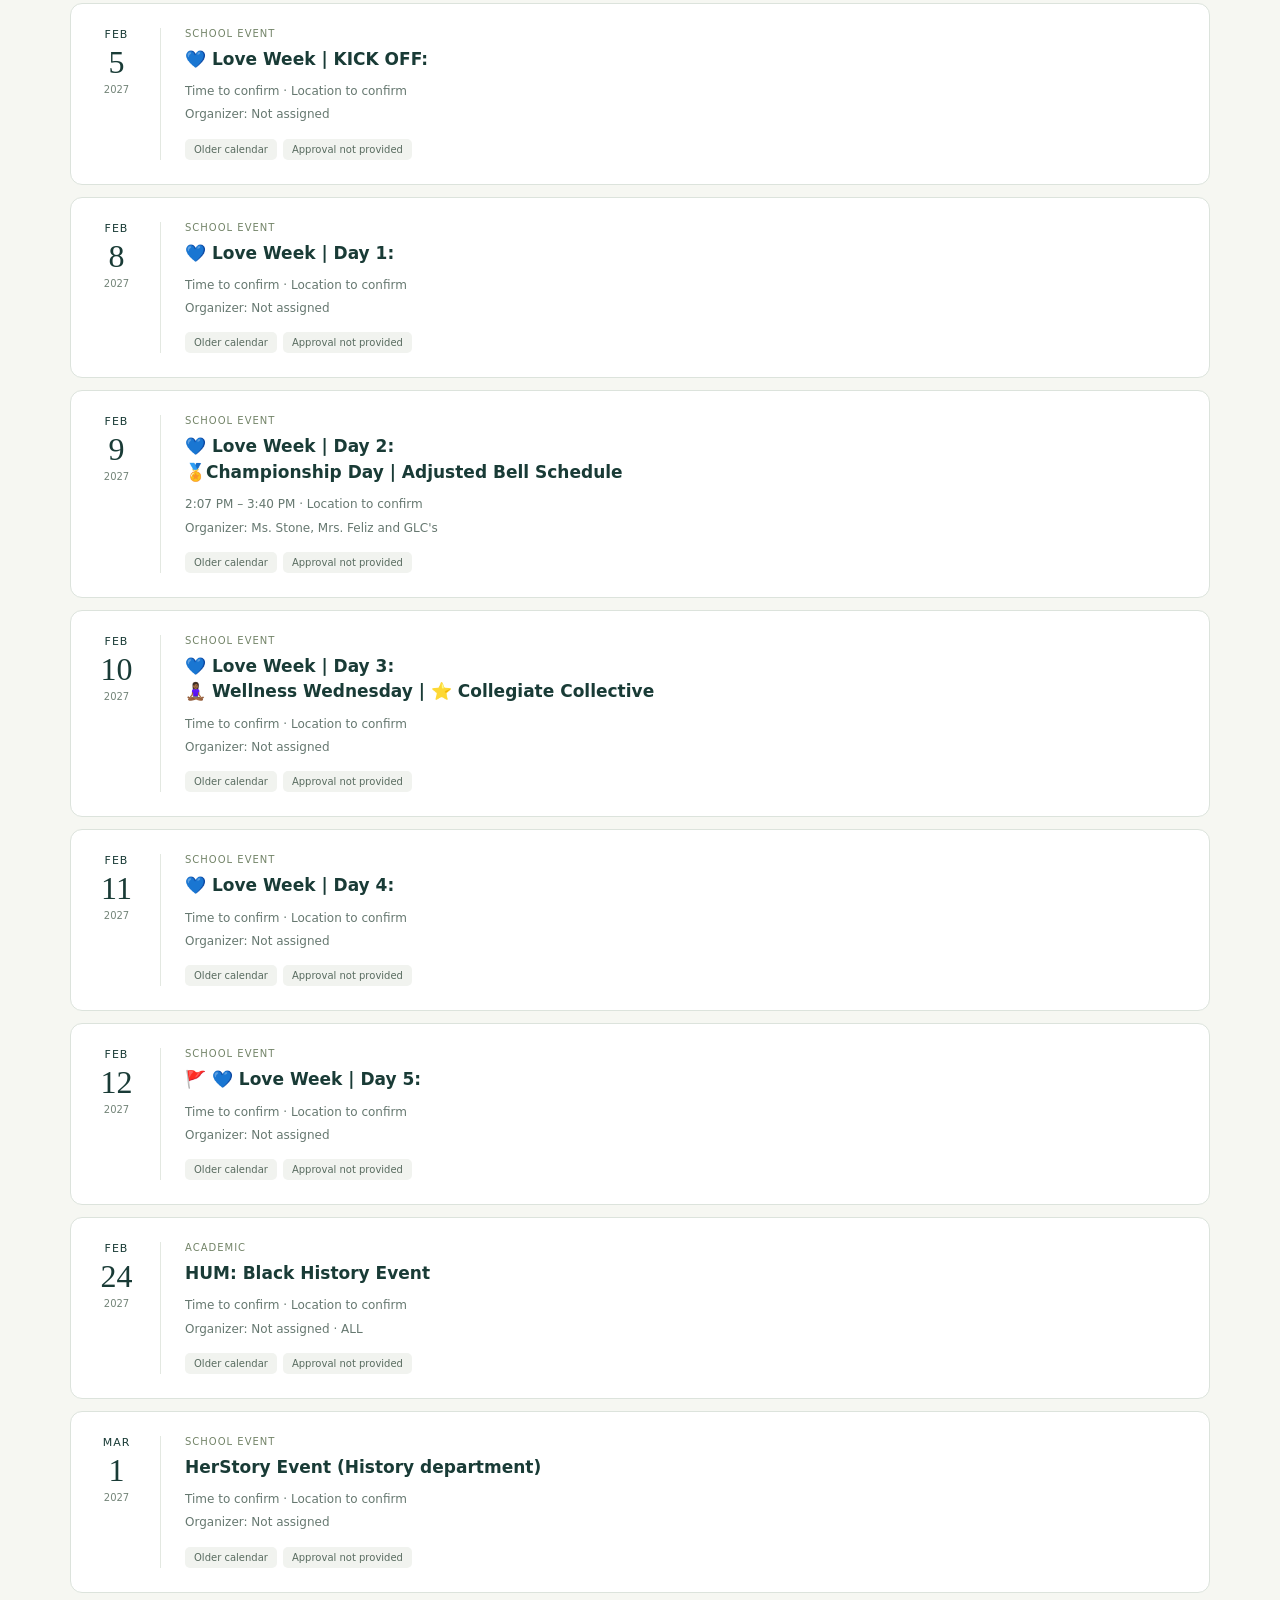
==== commit a5e4df57: "Refresh imported calendar data and retain requested event corrections across feeds" ====
--- a/docs/index.html
+++ b/docs/index.html
@@ -1,5 +1,5 @@
 <!doctype html>
-<html lang="en"><head><meta charset="UTF-8"><meta name="viewport" content="width=device-width,initial-scale=1"><title>Collegiate · School events</title><link rel="stylesheet" href="./style.css"><script src="./app.js" defer></script></head>
+<html lang="en"><head><meta charset="UTF-8"><meta name="viewport" content="width=device-width,initial-scale=1"><title>Collegiate · School events</title><link rel="stylesheet" href="./style.css"><script src="./app.js?v=20261021-4" defer></script></head>
 <body><header><a class="brand" href="./">c<span>Collegiate</span></a><span class="staff">SCHOOL EVENTS</span></header>
 <main><div class="eyebrow">SCHOOL YEAR 2026 — 2027</div><h1>A little more connected.</h1><p class="intro">Your school’s events, plans, and people. All in one place.</p>
 <section class="stats" aria-label="Event summary"><div><strong id="total">—</strong><span>Events in the calendar</span></div><div><strong id="submitted">—</strong><span>New submissions</span></div><div><strong id="review">—</strong><span>Need import review</span></div></section>
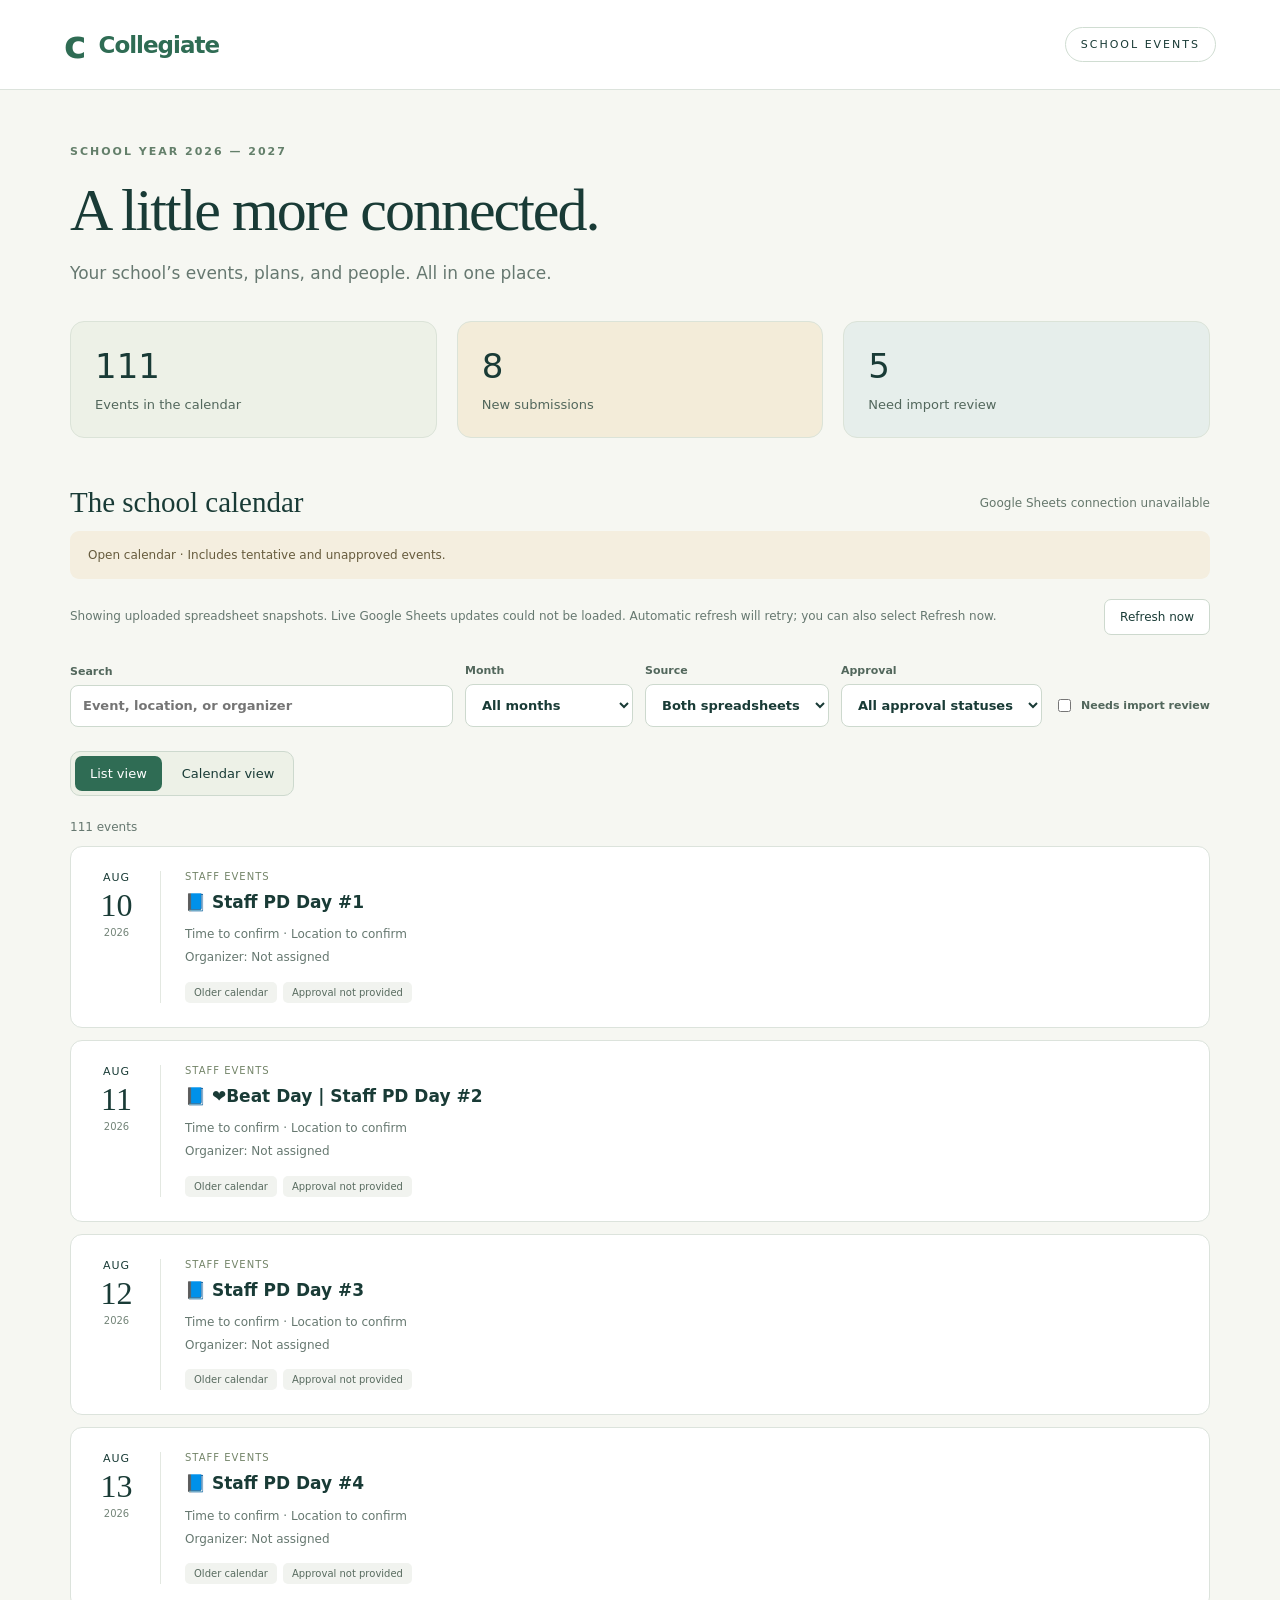
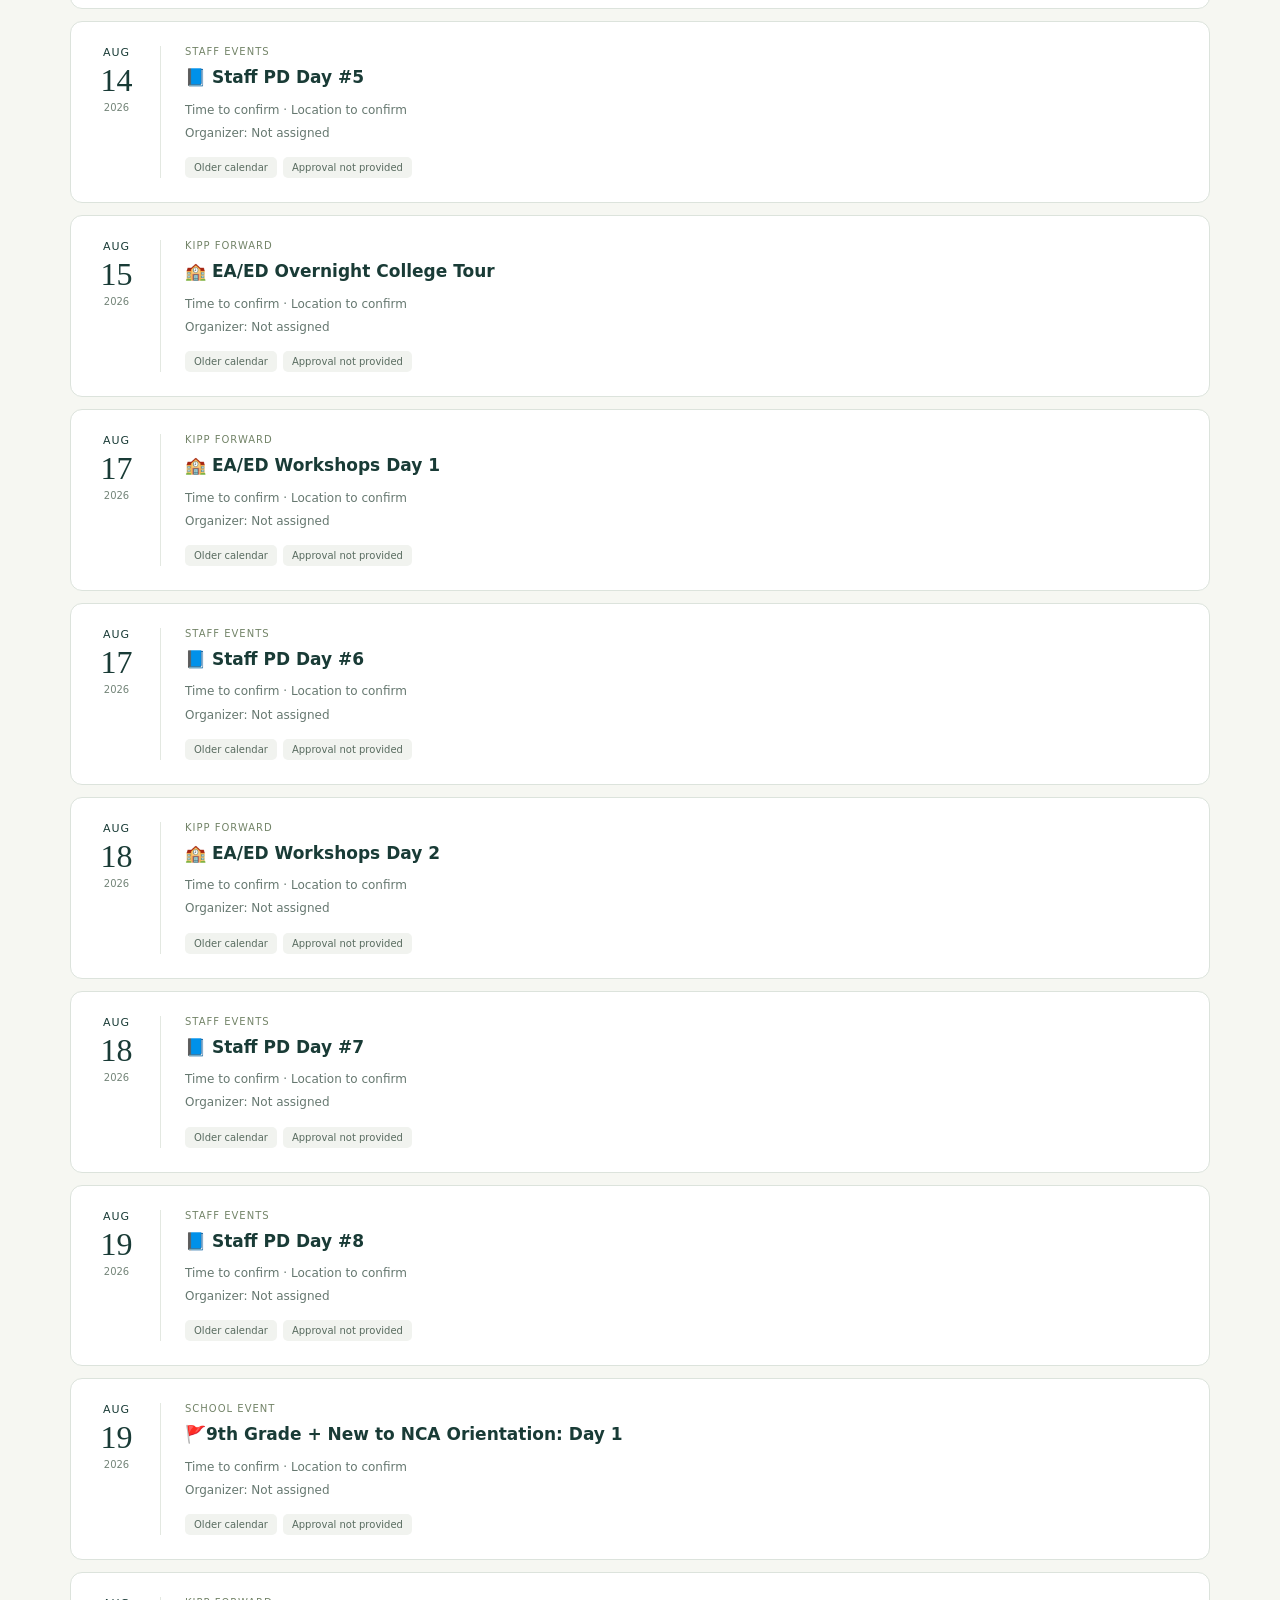
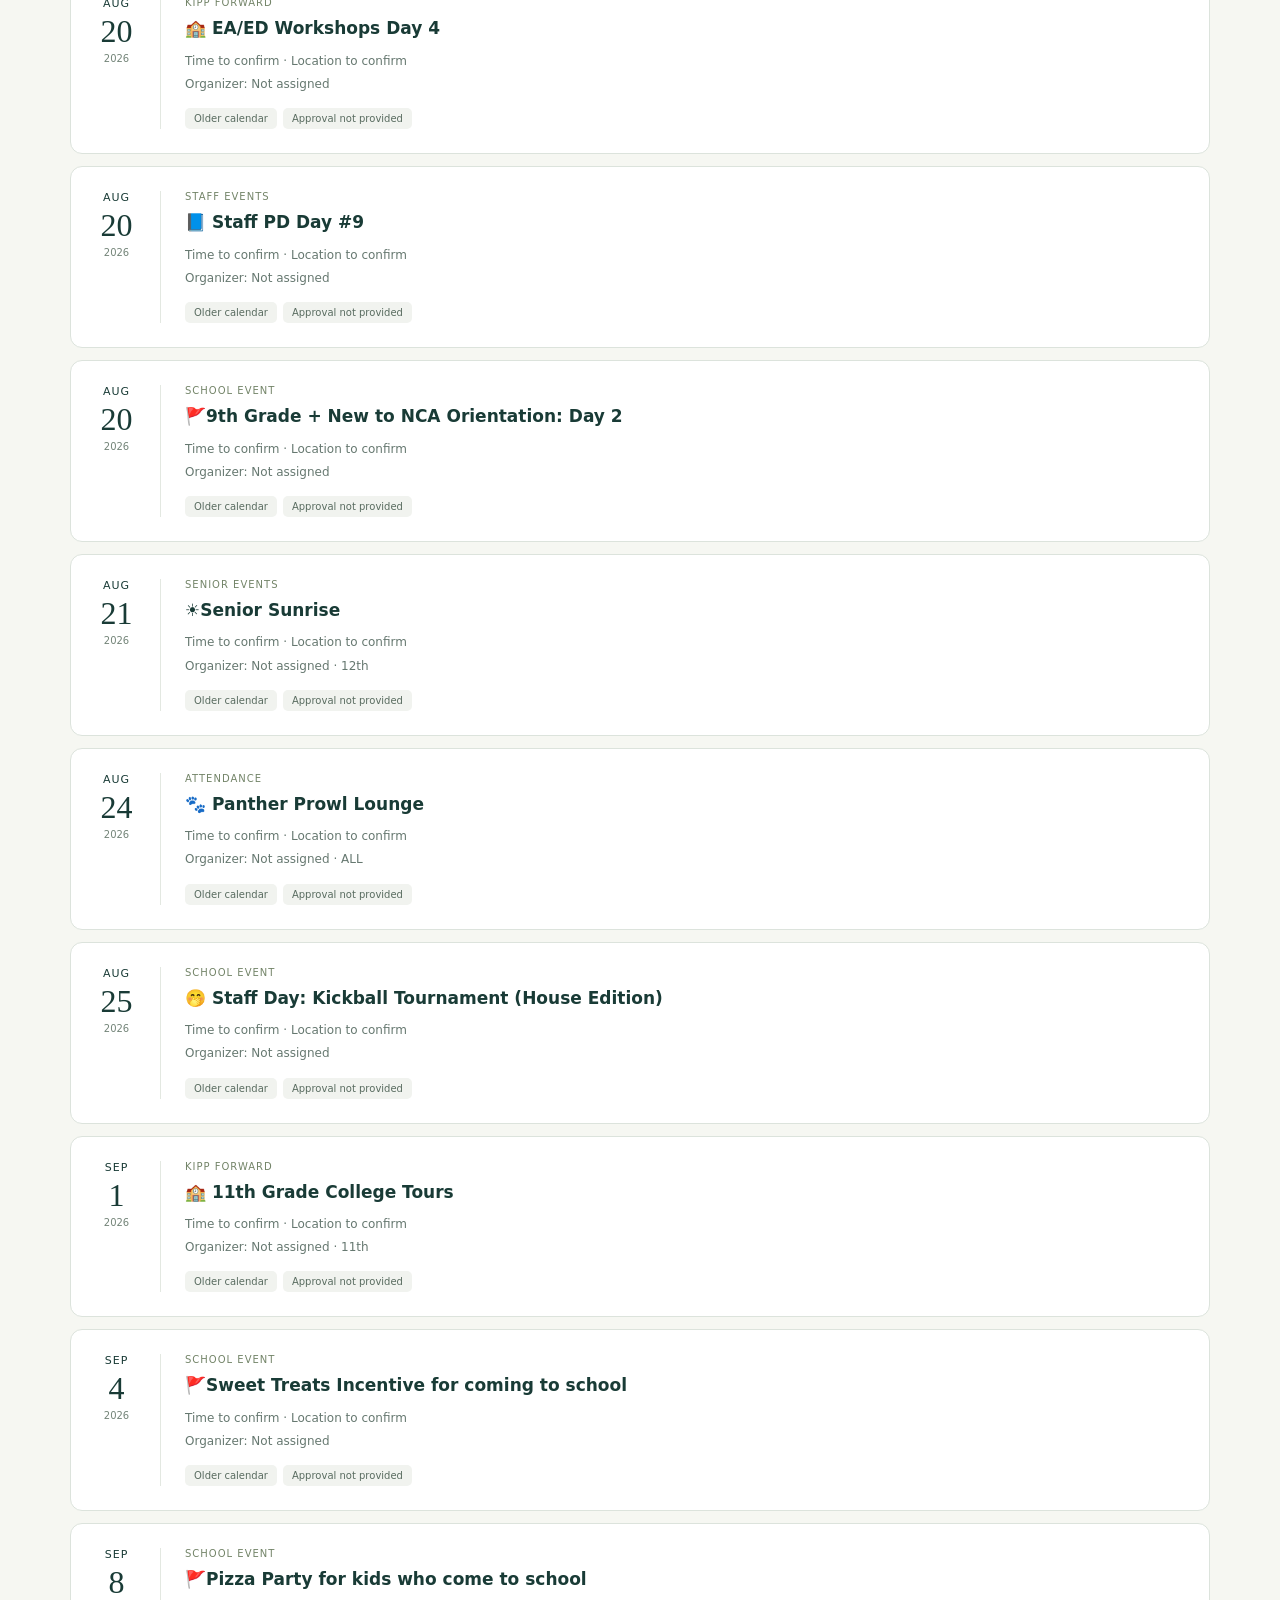
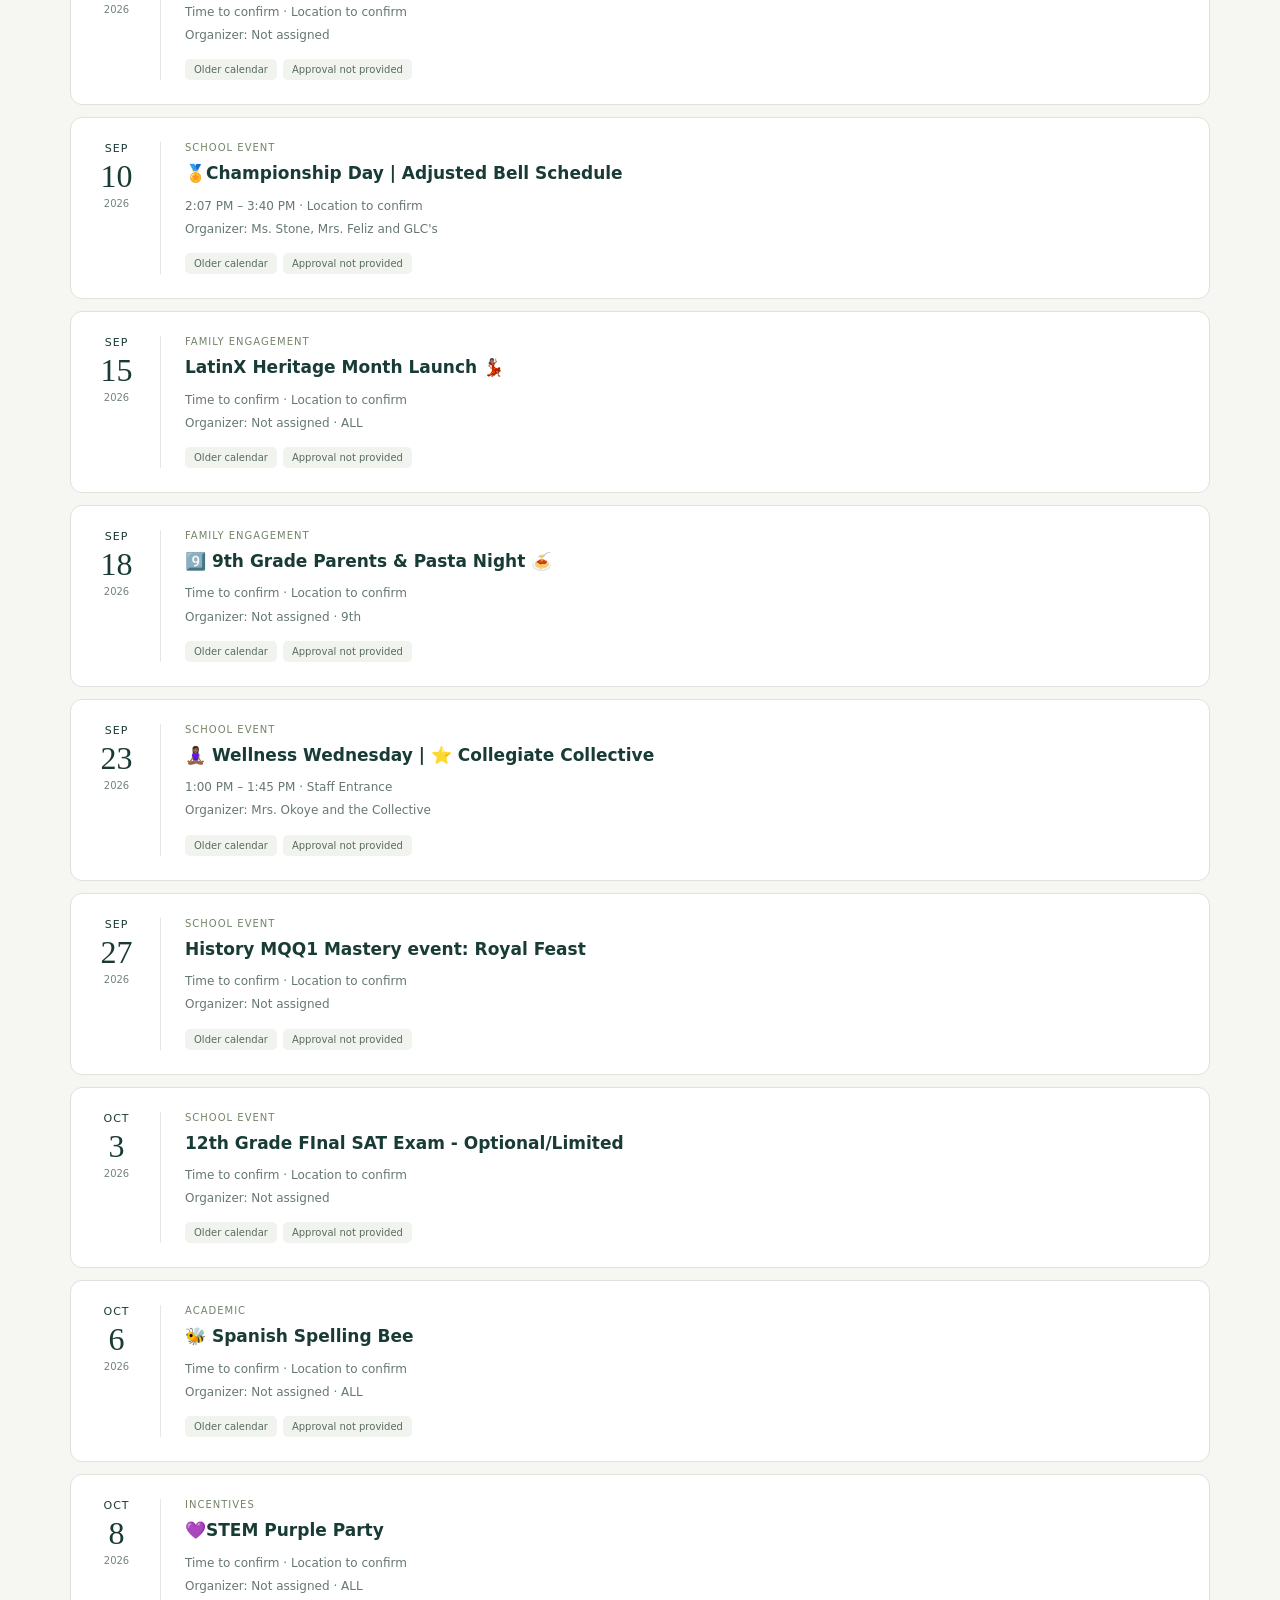
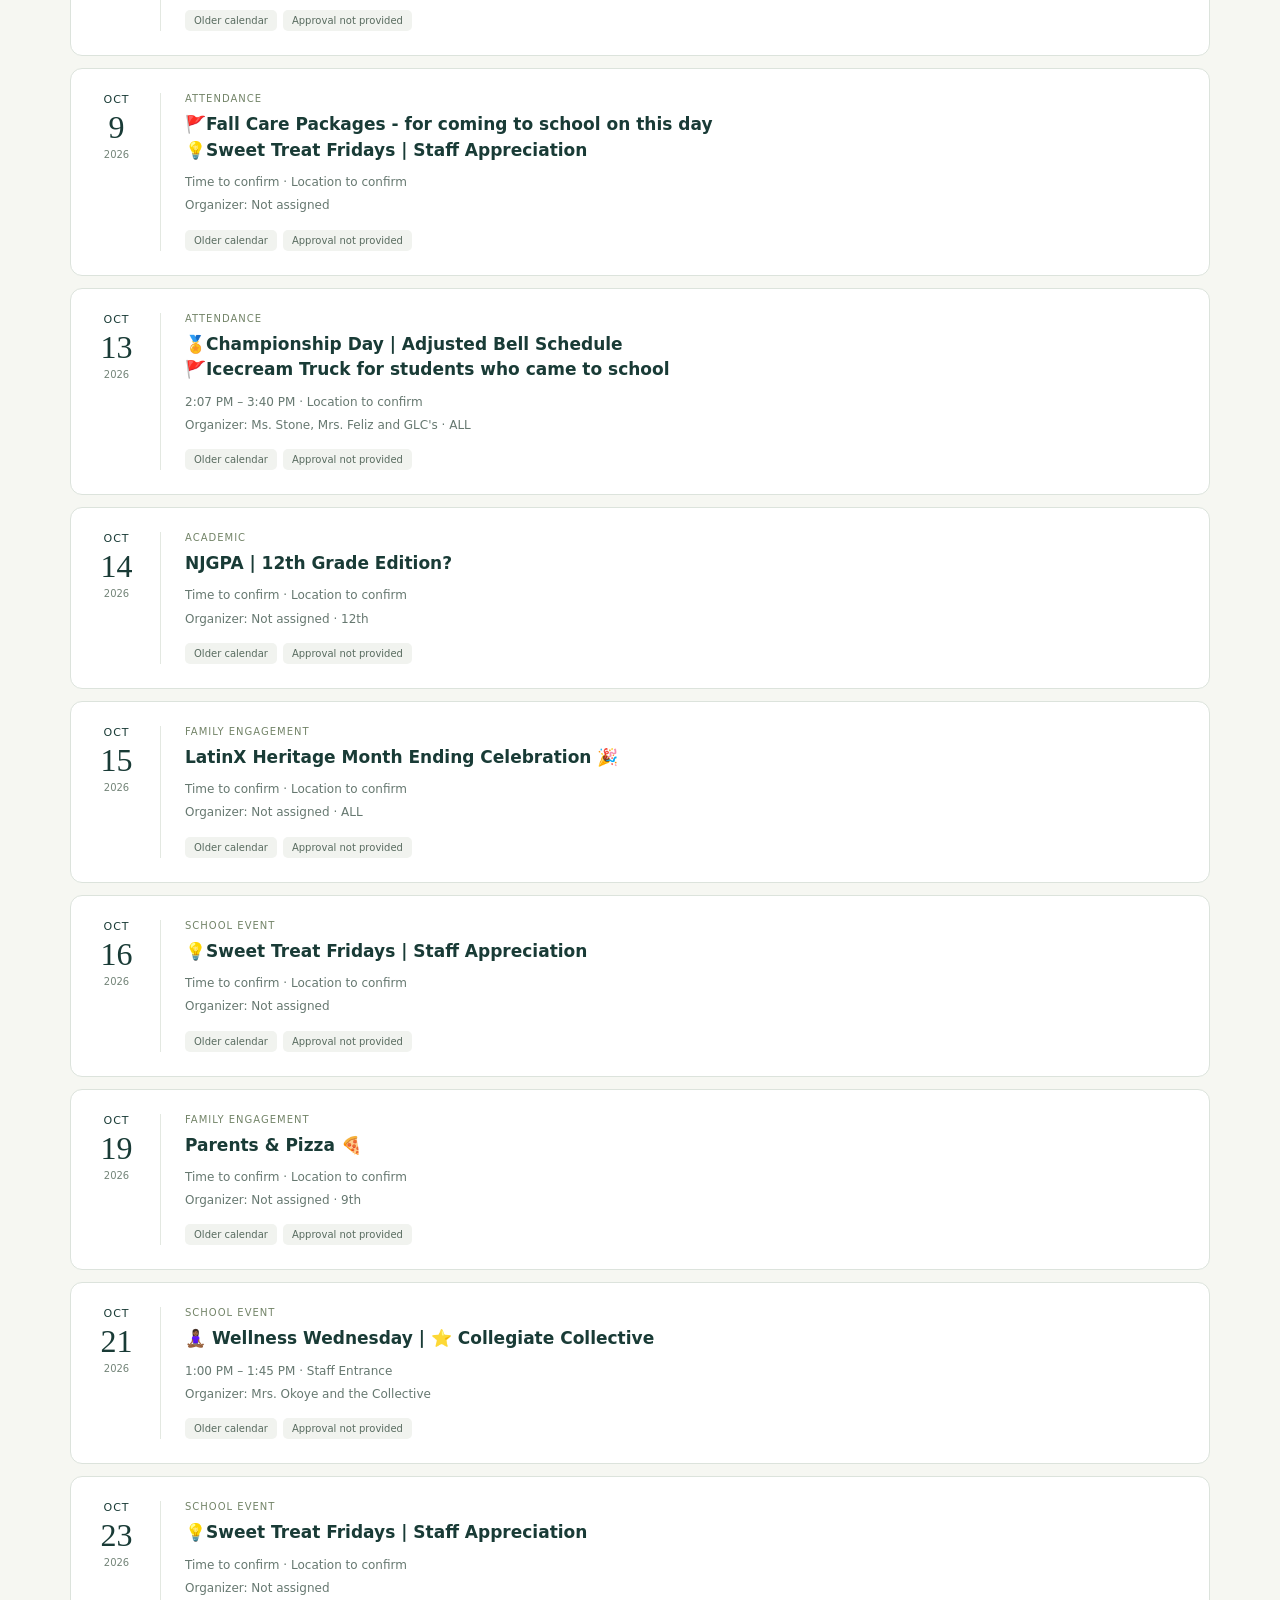
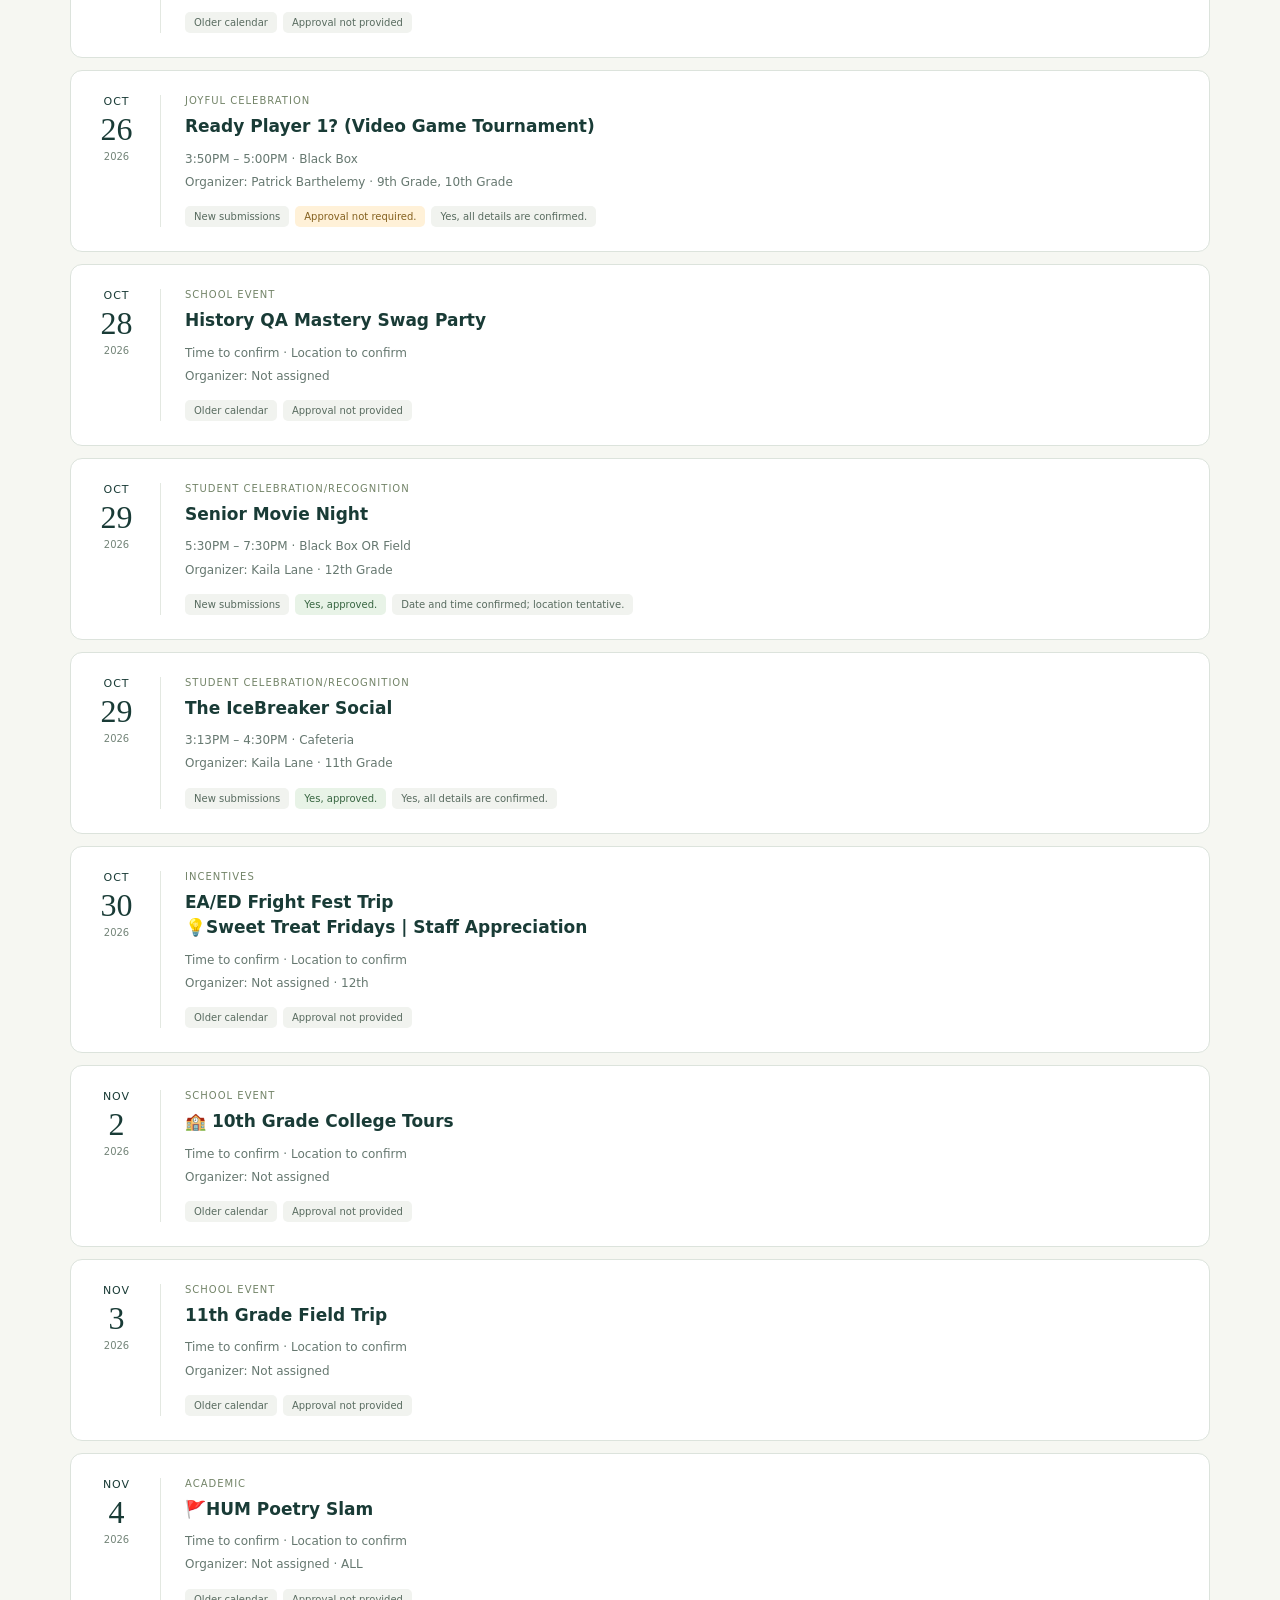
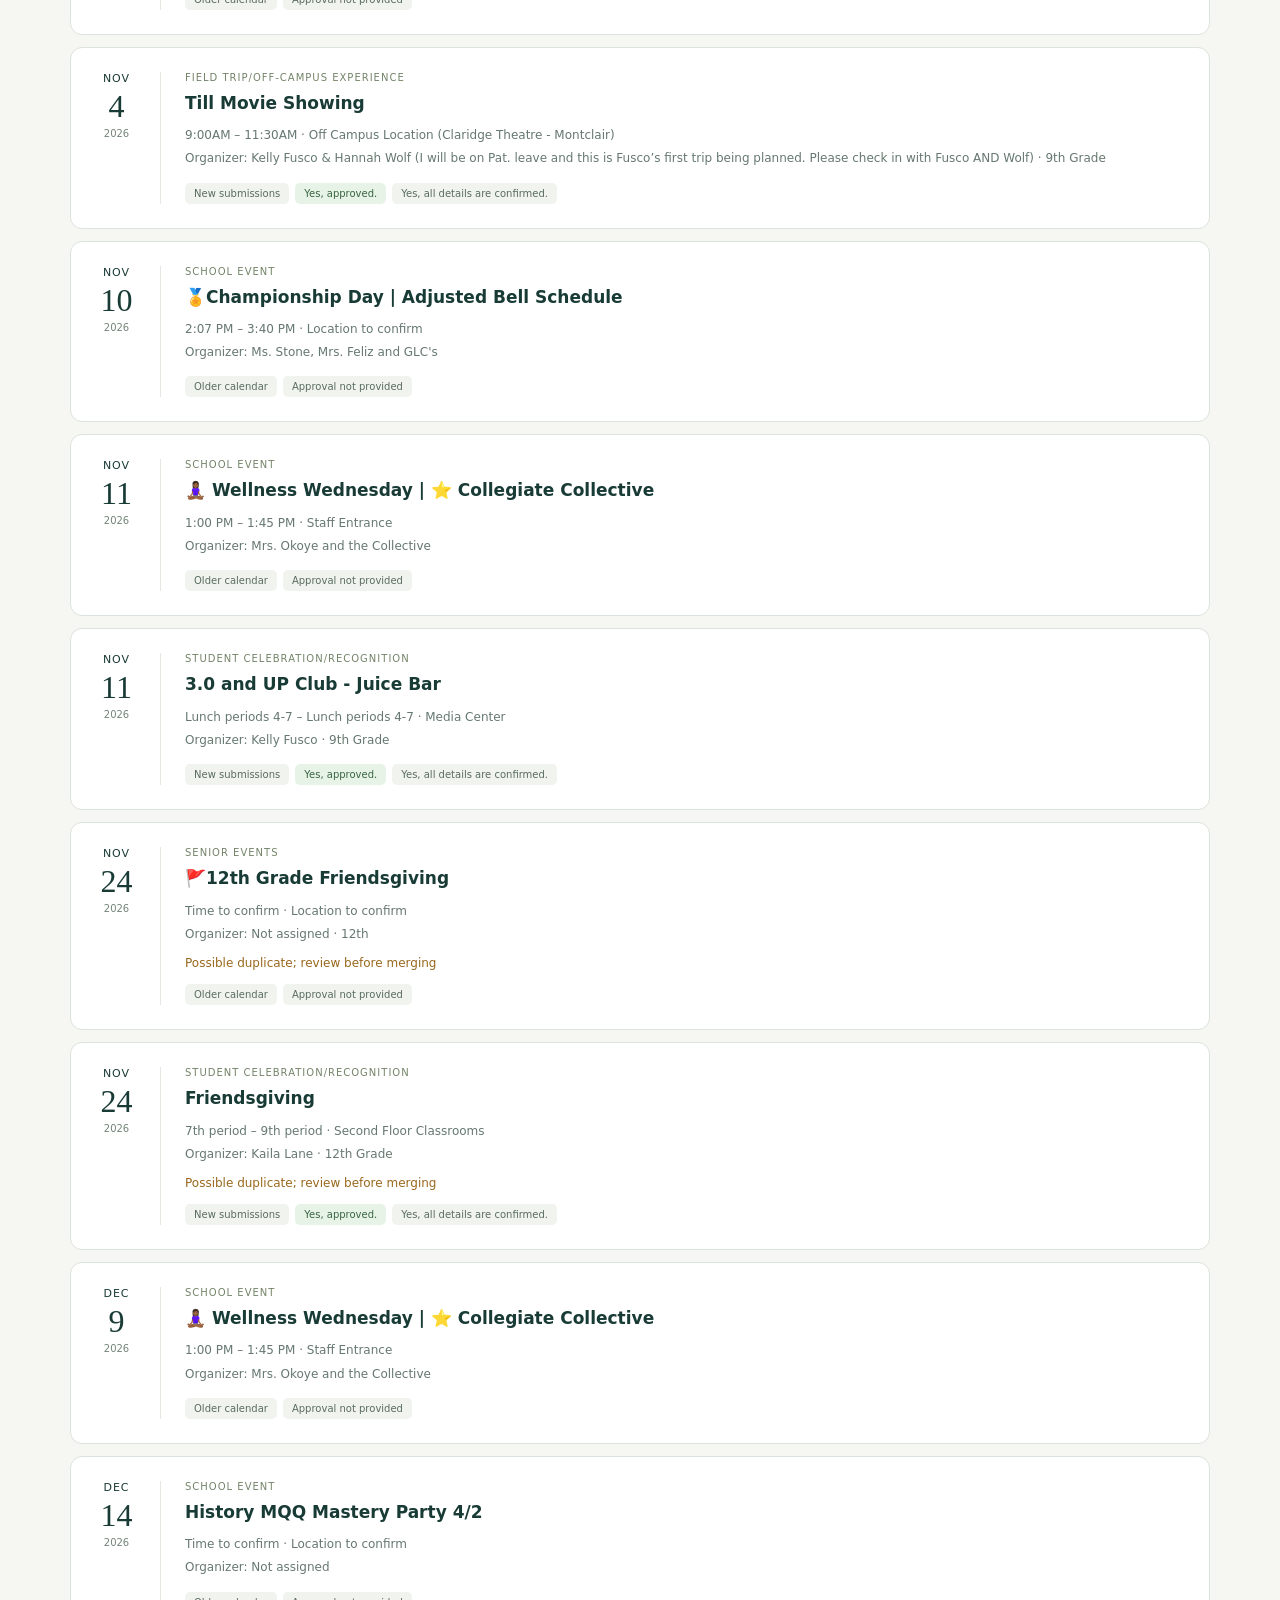
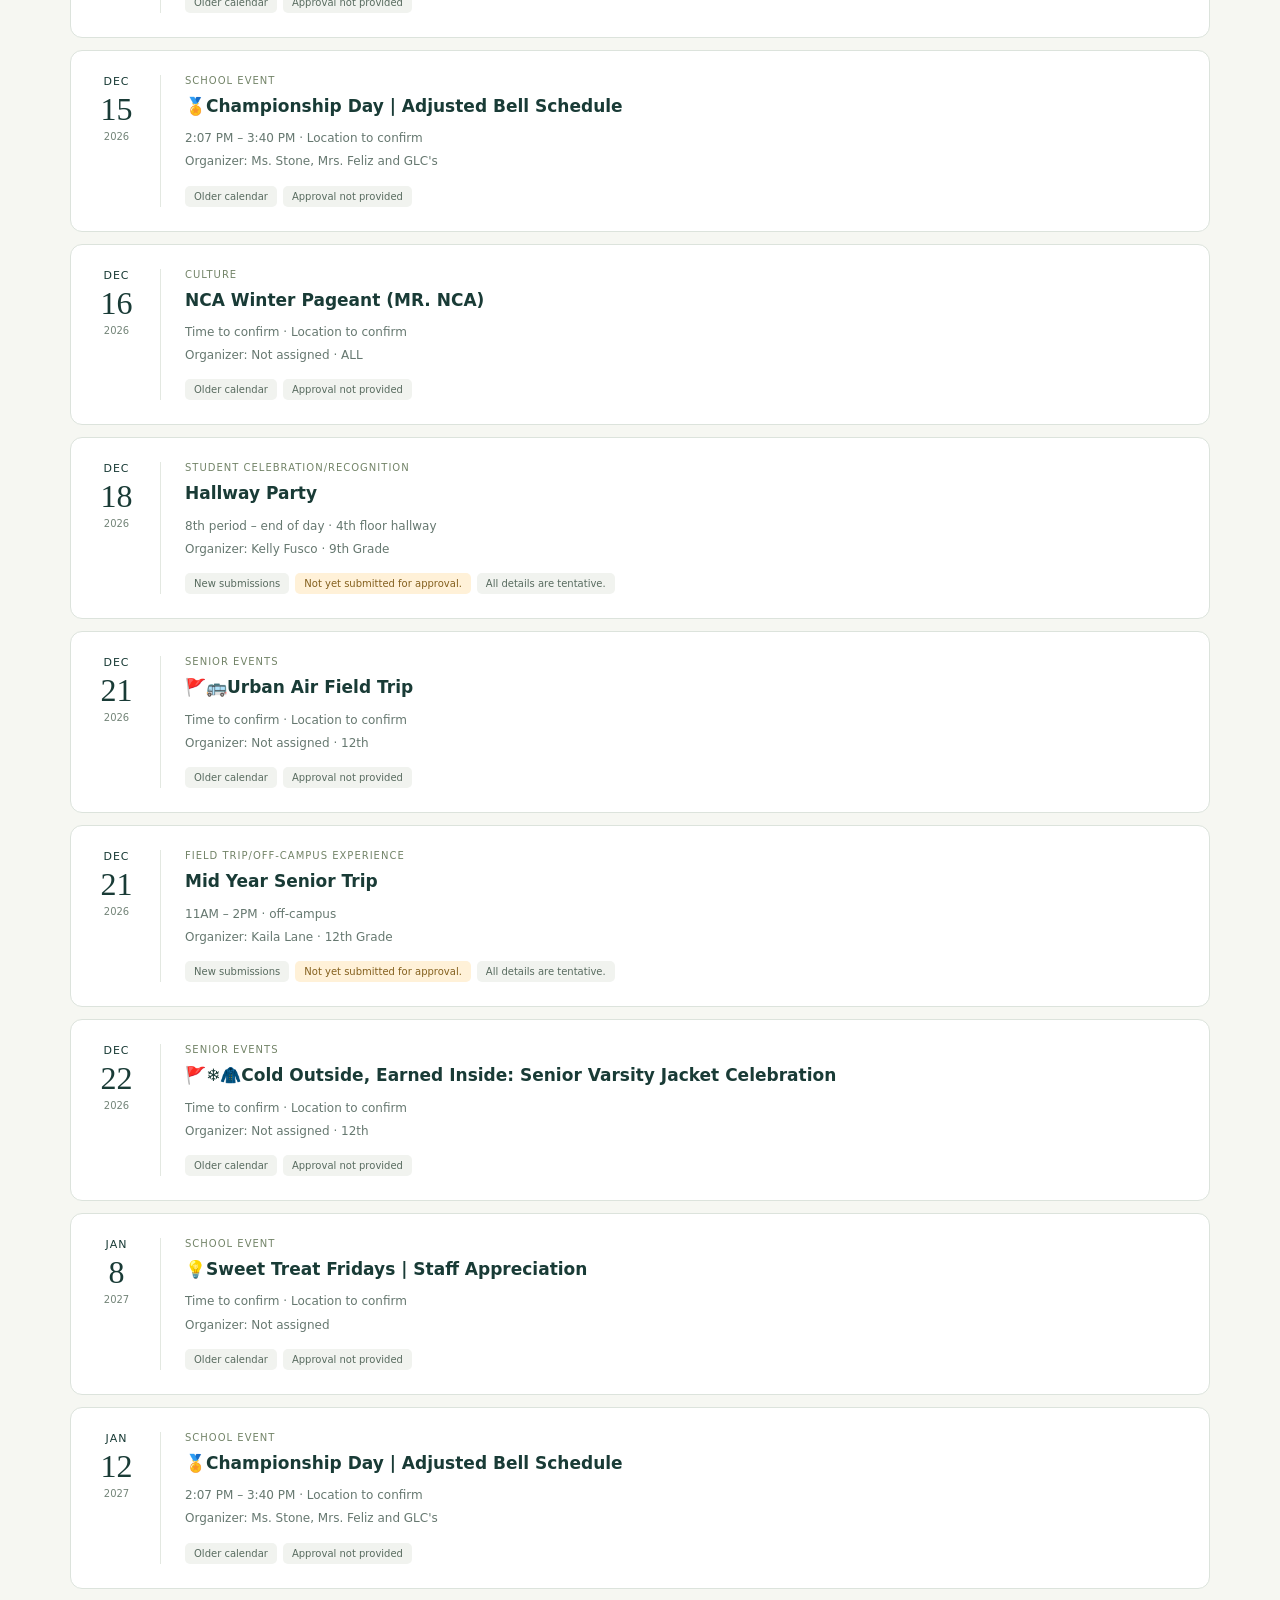
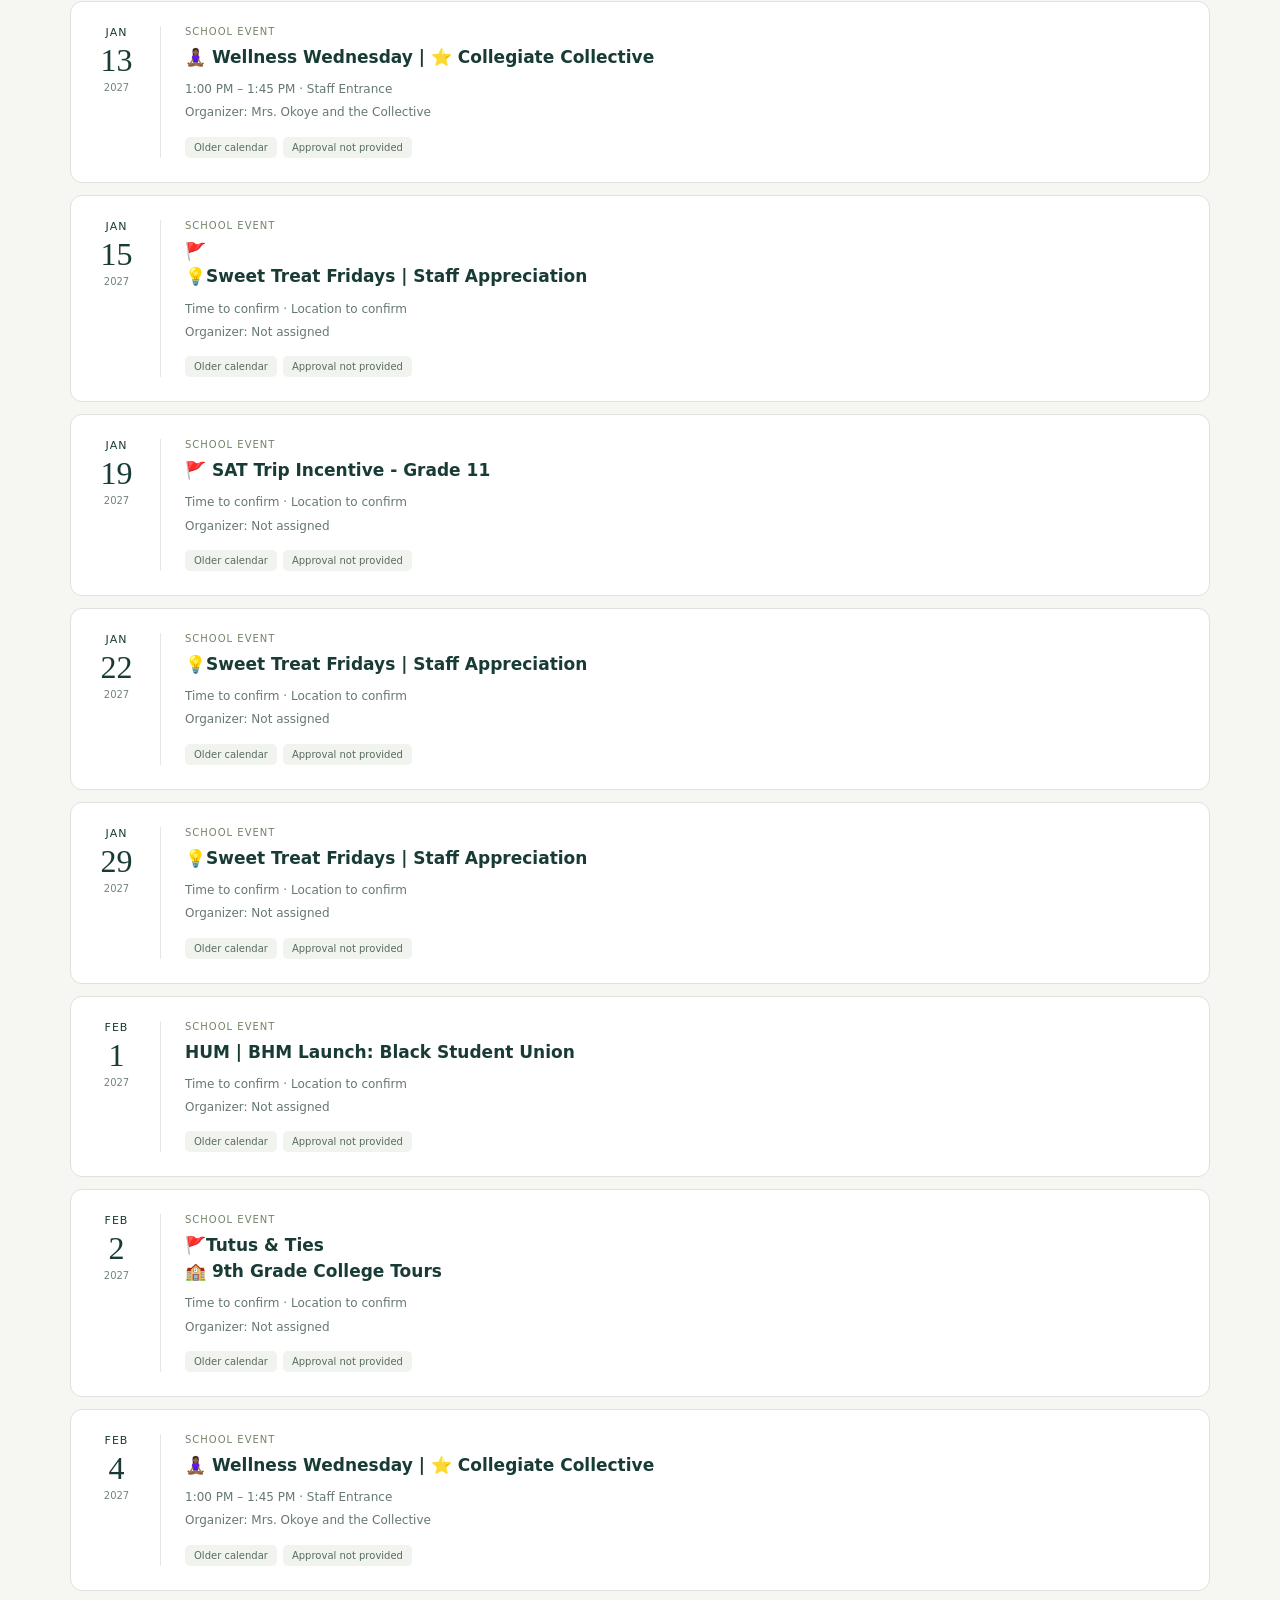
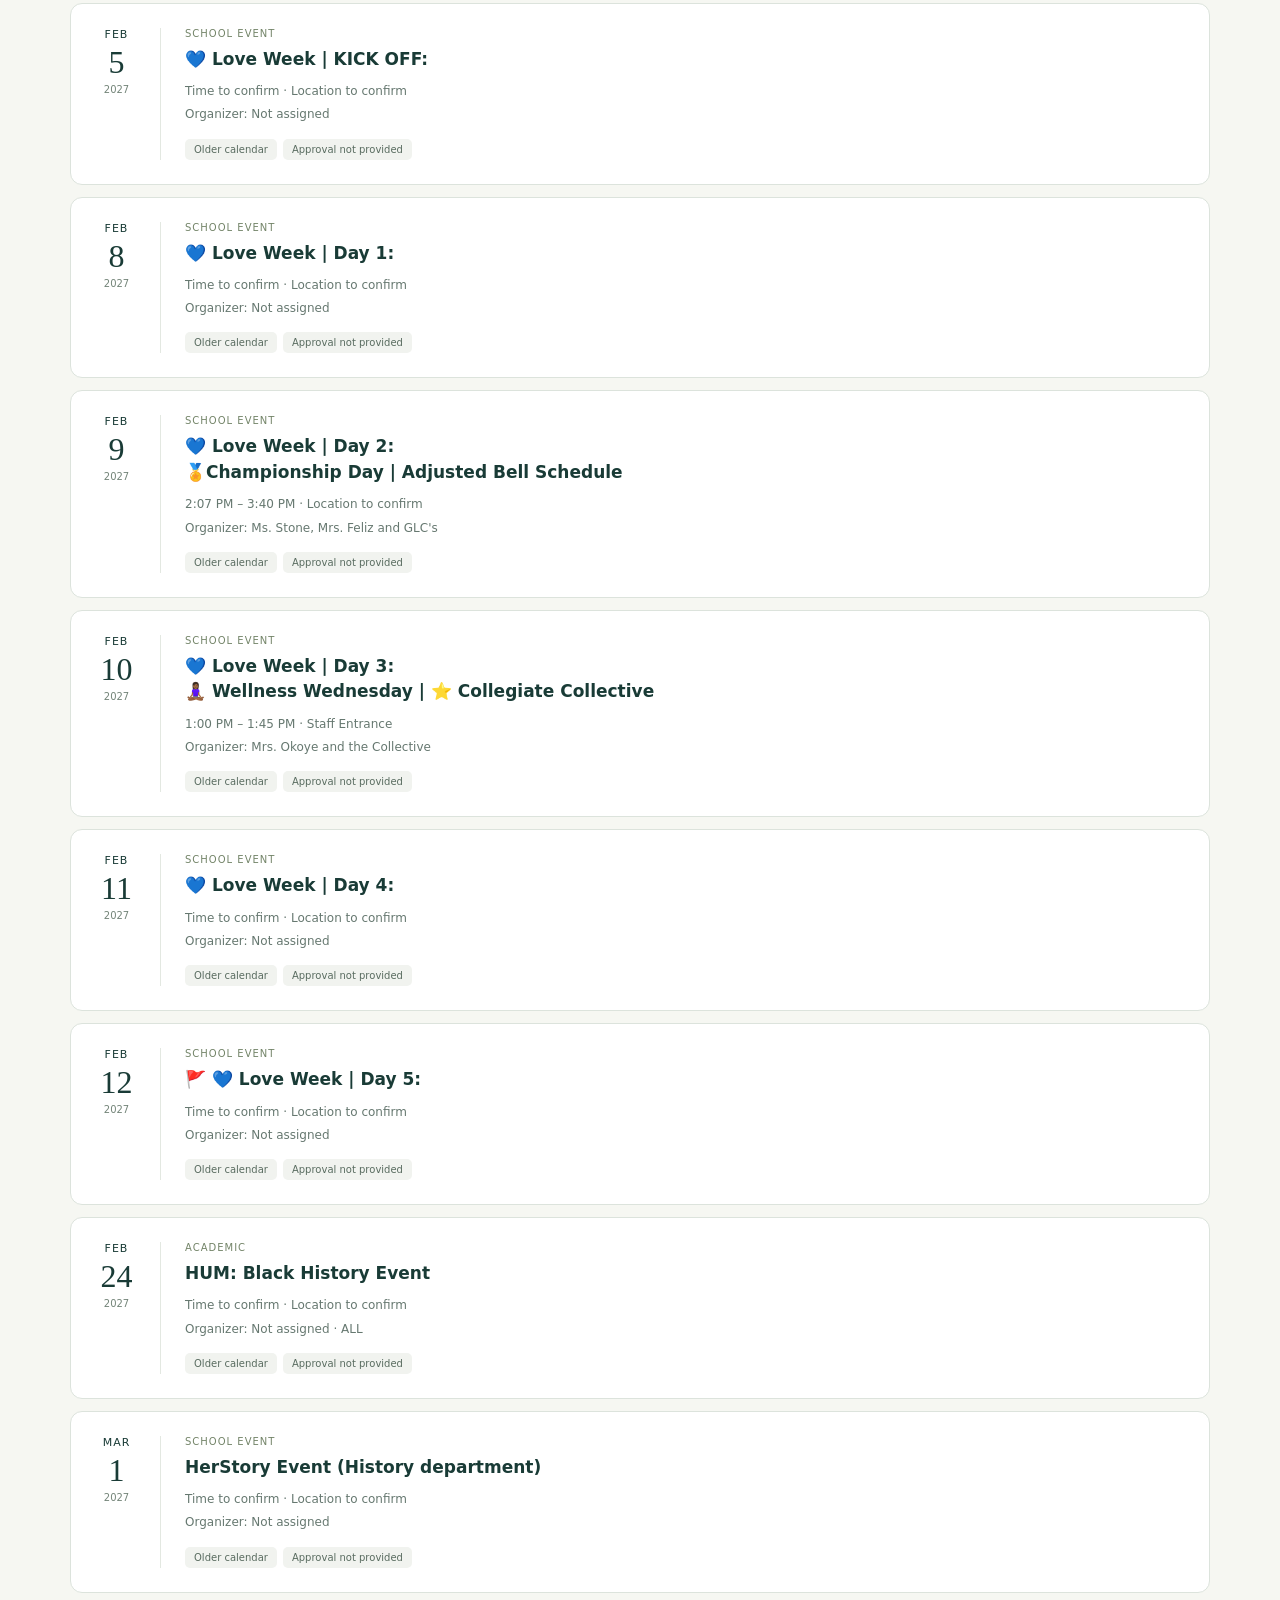
==== commit ab174b71: "Set Collegiate Collective owners, location and afternoon time" ====
--- a/docs/index.html
+++ b/docs/index.html
@@ -1,5 +1,5 @@
 <!doctype html>
-<html lang="en"><head><meta charset="UTF-8"><meta name="viewport" content="width=device-width,initial-scale=1"><title>Collegiate · School events</title><link rel="stylesheet" href="./style.css"><script src="./app.js?v=20261021-4" defer></script></head>
+<html lang="en"><head><meta charset="UTF-8"><meta name="viewport" content="width=device-width,initial-scale=1"><title>Collegiate · School events</title><link rel="stylesheet" href="./style.css"><script src="./app.js?v=20261021-5" defer></script></head>
 <body><header><a class="brand" href="./">c<span>Collegiate</span></a><span class="staff">SCHOOL EVENTS</span></header>
 <main><div class="eyebrow">SCHOOL YEAR 2026 — 2027</div><h1>A little more connected.</h1><p class="intro">Your school’s events, plans, and people. All in one place.</p>
 <section class="stats" aria-label="Event summary"><div><strong id="total">—</strong><span>Events in the calendar</span></div><div><strong id="submitted">—</strong><span>New submissions</span></div><div><strong id="review">—</strong><span>Need import review</span></div></section>
